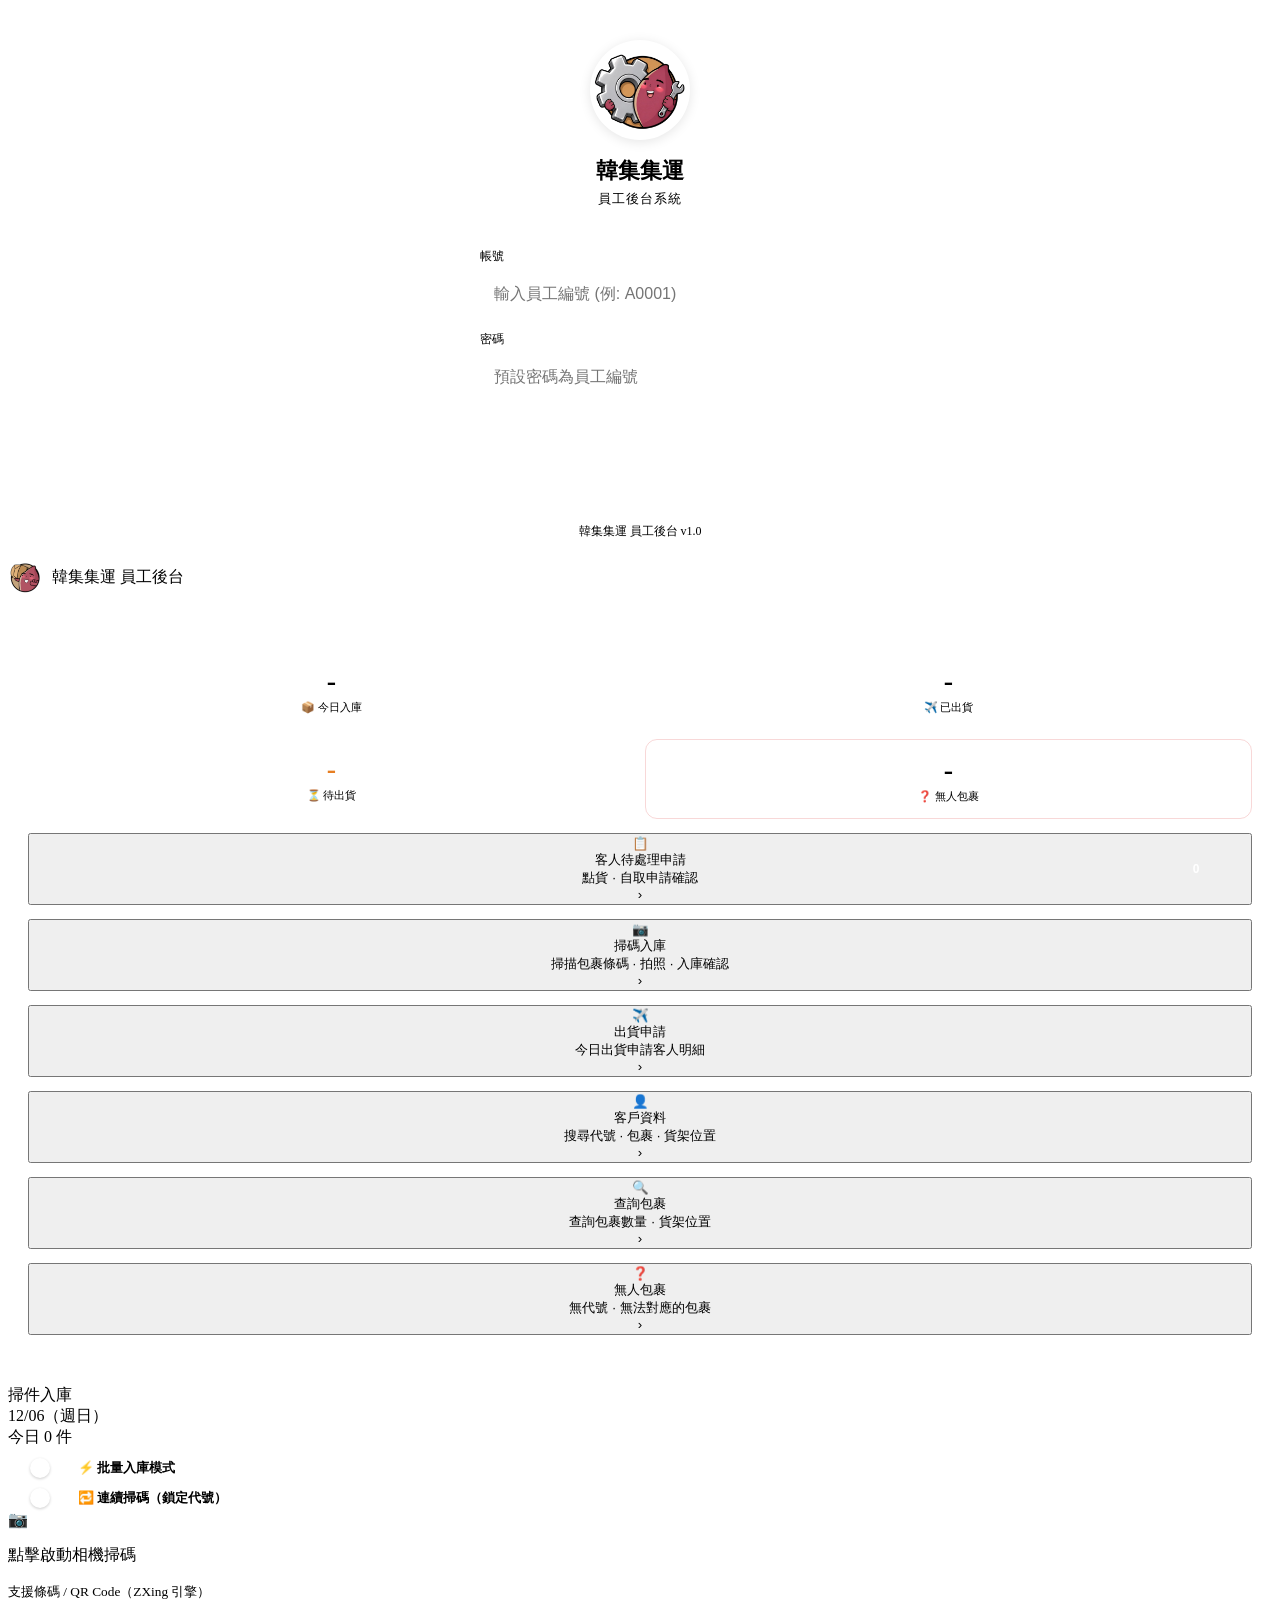
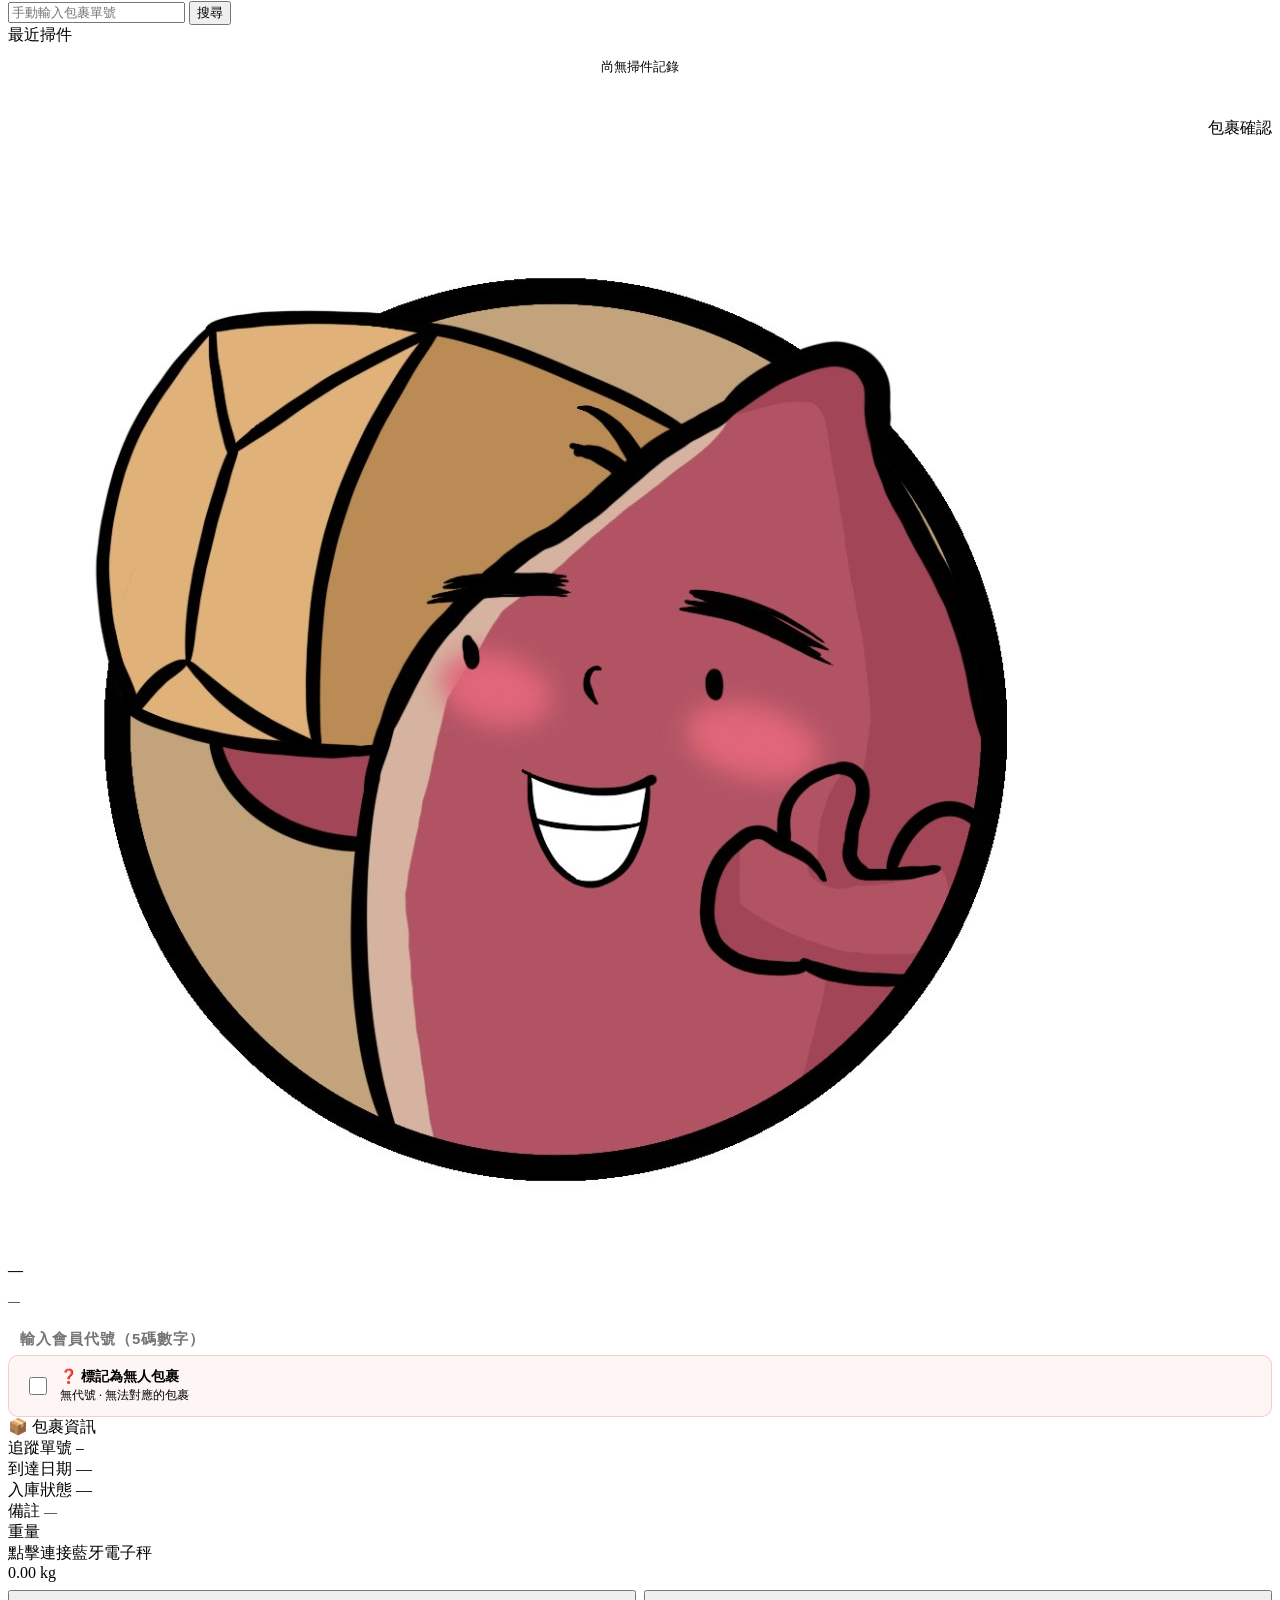
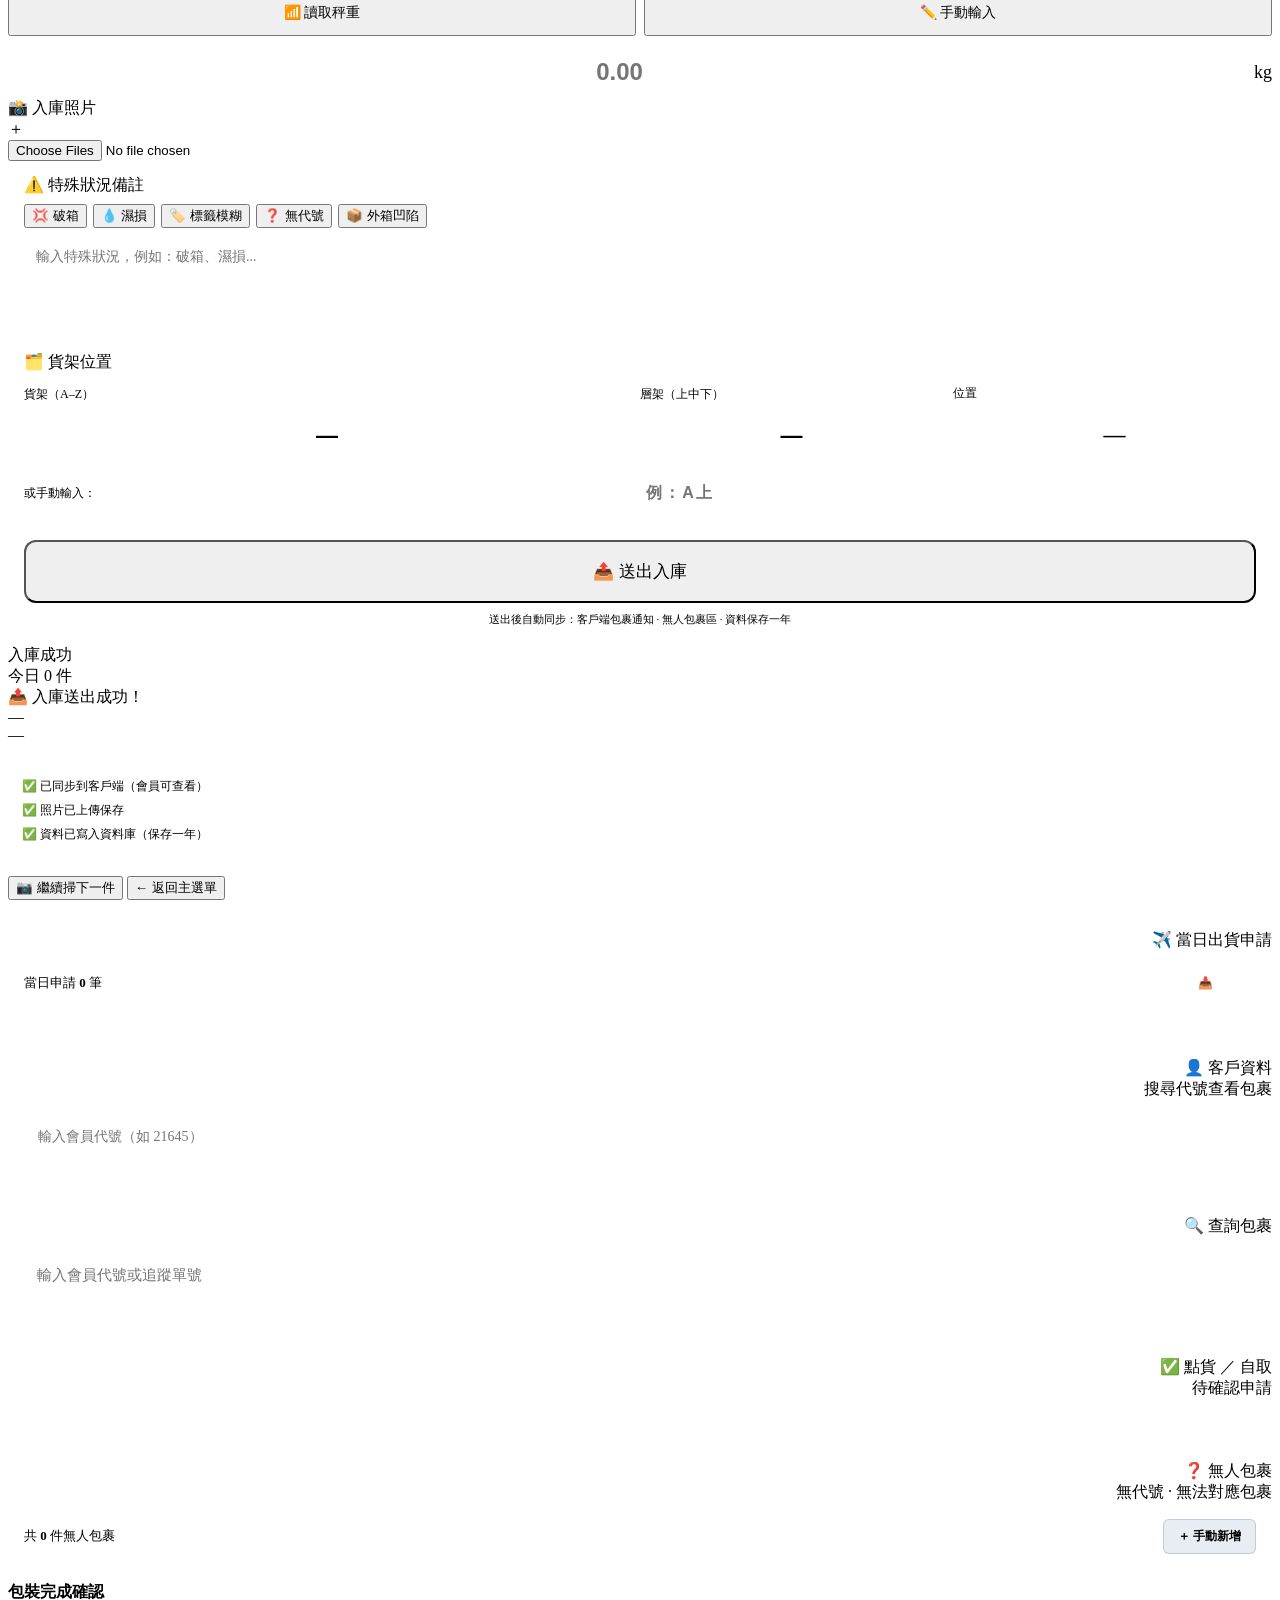
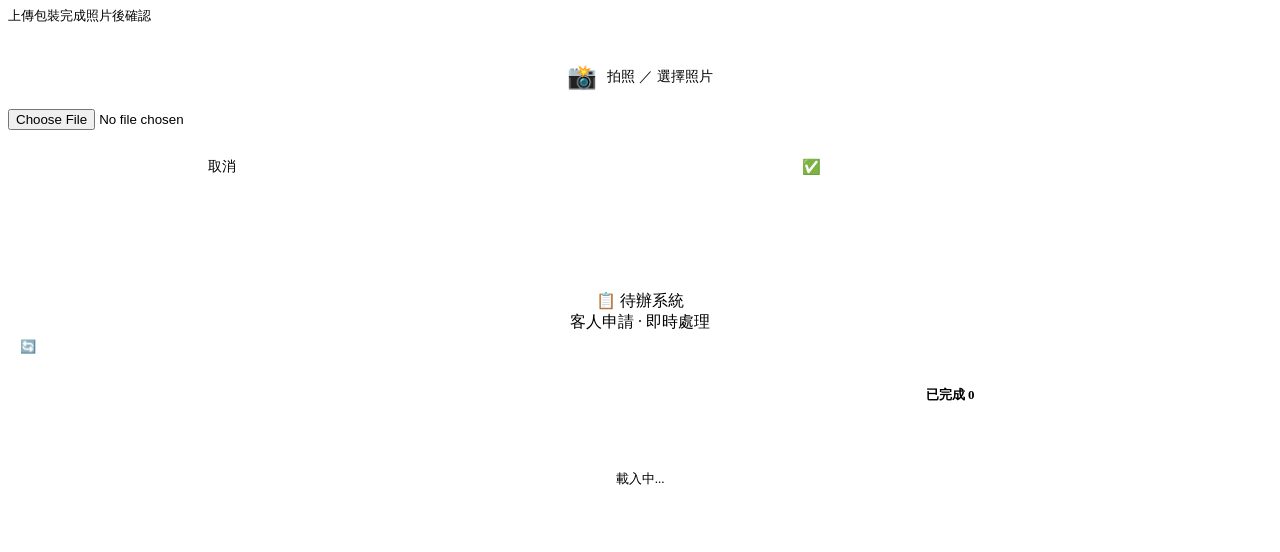
==== staff-index.html @ eb548d00 "0700" ====
<!DOCTYPE html>
<html lang="zh-TW">
<head>
<meta charset="UTF-8">
<meta name="viewport" content="width=device-width, initial-scale=1.0, maximum-scale=1.0, user-scalable=no">
<title>韓集集運 — 員工後台</title>
<link rel="icon" type="image/png" href="[data-uri]">
<link rel="apple-touch-icon" href="[data-uri]">
<meta name="apple-mobile-web-app-capable" content="yes">
<meta name="apple-mobile-web-app-status-bar-style" content="black-translucent">
<meta name="apple-mobile-web-app-title" content="韓集員工">
<link rel="stylesheet" href="style.css">
<script src="https://cdn.jsdelivr.net/npm/@supabase/supabase-js@2"></script>
<script src="https://cdn.jsdelivr.net/npm/html5-qrcode@2.3.8/html5-qrcode.min.js"></script>
</head>
<body>

<!-- ══ LOGIN SCREEN ══ -->
<div id="screen-login" class="screen active">
  <div style="flex:1;display:flex;flex-direction:column;align-items:center;justify-content:center;padding:32px">
    <div style="width:100px;height:100px;border-radius:50%;background:white;border:2px solid var(--border);display:flex;align-items:center;justify-content:center;overflow:hidden;margin-bottom:16px;box-shadow:0 2px 12px rgba(0,0,0,0.1)">
      <img src="[data-uri]" style="width:92px;height:92px;object-fit:cover">
    </div>
    <div style="font-size:22px;font-weight:800;margin-bottom:4px"><span style="color:var(--text)">韓集</span><span style="color:var(--accent)">集</span><span style="color:var(--text)">運</span></div>
    <div style="font-size:13px;color:var(--text3);margin-bottom:40px;letter-spacing:1px">員工後台系統</div>
    <div style="width:100%;max-width:320px;display:flex;flex-direction:column;gap:14px">
      <div>
        <div style="font-size:12px;color:var(--text2);margin-bottom:6px;font-weight:500">帳號</div>
        <input id="login-user" type="text" placeholder="輸入員工編號 (例: A0001)" autocapitalize="characters"
          oninput="this.value=this.value.toUpperCase();lookupStaffName(this.value)"
          style="width:100%;background:var(--card);border:1.5px solid var(--border);color:var(--text);font-size:16px;padding:14px;border-radius:10px;outline:none">
        <div id="login-staff-info" style="margin-top:8px;padding:10px 14px;background:var(--bg);border-radius:8px;font-size:14px;font-weight:600;color:var(--accent);display:none;text-align:center;letter-spacing:0.5px"></div>
      </div>
      <div>
        <div style="font-size:12px;color:var(--text2);margin-bottom:6px;font-weight:500">密碼</div>
        <input id="login-pass" type="password" placeholder="預設密碼為員工編號"
          style="width:100%;background:var(--card);border:1.5px solid var(--border);color:var(--text);font-size:16px;padding:14px;border-radius:10px;outline:none"
          onkeydown="if(event.key==='Enter') doStaffLogin()">
      </div>
      <button onclick="doStaffLogin()"
        style="background:var(--accent);border:none;color:white;font-size:16px;font-weight:700;padding:16px;border-radius:10px;cursor:pointer;margin-top:4px">
        登入
      </button>
    </div>
  </div>
  <div style="padding:20px;text-align:center;font-size:12px;color:var(--text3)">韓集集運 員工後台 v1.0</div>
</div>

<!-- ══ HOME MENU ══ -->
<div id="screen-home" class="screen">
  <div class="topbar">
    <div style="display:flex;align-items:center;gap:10px">
      <div style="width:34px;height:34px;border-radius:50%;background:white;display:flex;align-items:center;justify-content:center;overflow:hidden;flex-shrink:0">
        <img src="[data-uri]" style="width:100%;height:100%;object-fit:contain;mix-blend-mode:multiply">
      </div>
      <div>
        <div class="topbar-title">韓集集運 員工後台</div>
        <div class="topbar-sub" id="home-date"></div>
      </div>
    </div>
    <div style="display:flex;flex-direction:column;align-items:flex-end;gap:4px">
      <span id="staff-badge" style="font-size:12px;background:rgba(255,255,255,0.2);padding:3px 10px;border-radius:20px;font-weight:600"></span>
      <button onclick="doLogout()" style="background:rgba(255,255,255,0.15);border:none;color:white;font-size:12px;padding:5px 10px;border-radius:6px;cursor:pointer">登出</button>
    </div>
  </div>
  <div style="flex:1;overflow-y:auto;padding:20px;display:flex;flex-direction:column;gap:14px">

    <!-- 今日統計（韓國時間 00:00 歸零）-->
    <div style="display:grid;grid-template-columns:1fr 1fr;gap:10px">
      <div style="background:var(--card);border:1.5px solid var(--border);border-radius:12px;padding:14px 10px;text-align:center">
        <div style="font-size:28px;font-weight:800;color:var(--accent)" id="stat-inbound">-</div>
        <div style="font-size:11px;color:var(--text3);margin-top:3px;font-weight:500">📦 今日入庫</div>
      </div>
      <div style="background:var(--card);border:1.5px solid var(--border);border-radius:12px;padding:14px 10px;text-align:center">
        <div style="font-size:28px;font-weight:800;color:var(--green)" id="stat-shipped">-</div>
        <div style="font-size:11px;color:var(--text3);margin-top:3px;font-weight:500">✈️ 已出貨</div>
      </div>
      <div style="background:var(--card);border:1.5px solid var(--border);border-radius:12px;padding:14px 10px;text-align:center">
        <div style="font-size:28px;font-weight:800;color:var(--orange, #e67e22)" id="stat-pending-ship">-</div>
        <div style="font-size:11px;color:var(--text3);margin-top:3px;font-weight:500">⏳ 待出貨</div>
      </div>
      <div style="background:var(--card);border:1.5px solid rgba(220,60,60,0.2);border-radius:12px;padding:14px 10px;text-align:center">
        <div style="font-size:28px;font-weight:800;color:var(--red)" id="stat-unclaimed">-</div>
        <div style="font-size:11px;color:var(--text3);margin-top:3px;font-weight:500">❓ 無人包裹</div>
      </div>
    </div>

    <!-- Menu buttons：5 個功能 -->
    <button class="menu-btn" onclick="showScreen('screen-pointlist');renderPointlistFromDB()" style="position:relative">
      <span class="menu-icon">📋</span>
      <div class="menu-label">
        <div class="menu-title">客人待處理申請</div>
        <div class="menu-sub">點貨 · 自取申請確認</div>
      </div>
      <span id="pending-badge" style="position:absolute;right:36px;top:50%;transform:translateY(-50%);background:var(--red);color:white;font-size:12px;font-weight:700;min-width:22px;height:22px;border-radius:11px;display:inline-flex;align-items:center;justify-content:center;padding:0 7px">0</span>
      <span class="menu-arrow">›</span>
    </button>
    <button class="menu-btn" onclick="showScreen('screen-scan')">
      <span class="menu-icon">📷</span>
      <div class="menu-label">
        <div class="menu-title">掃碼入庫</div>
        <div class="menu-sub">掃描包裹條碼 · 拍照 · 入庫確認</div>
      </div>
      <span class="menu-arrow">›</span>
    </button>
    <button class="menu-btn" onclick="showScreen('screen-shiplist')">
      <span class="menu-icon">✈️</span>
      <div class="menu-label">
        <div class="menu-title">出貨申請</div>
        <div class="menu-sub">今日出貨申請客人明細</div>
      </div>
      <span class="menu-arrow">›</span>
    </button>
    <button class="menu-btn" onclick="showScreen('screen-customer')">
      <span class="menu-icon">👤</span>
      <div class="menu-label">
        <div class="menu-title">客戶資料</div>
        <div class="menu-sub">搜尋代號 · 包裹 · 貨架位置</div>
      </div>
      <span class="menu-arrow">›</span>
    </button>
    <button class="menu-btn" onclick="showScreen('screen-query')">
      <span class="menu-icon">🔍</span>
      <div class="menu-label">
        <div class="menu-title">查詢包裹</div>
        <div class="menu-sub">查詢包裹數量 · 貨架位置</div>
      </div>
      <span class="menu-arrow">›</span>
    </button>
    <button class="menu-btn" onclick="showScreen('screen-unclaimed')" style="position:relative">
      <span class="menu-icon">❓</span>
      <div class="menu-label">
        <div class="menu-title">無人包裹</div>
        <div class="menu-sub">無代號 · 無法對應的包裹</div>
      </div>
      <span id="home-unclaimed-badge" style="position:absolute;right:36px;top:50%;transform:translateY(-50%);background:var(--red);color:white;font-size:12px;font-weight:700;min-width:22px;height:22px;border-radius:11px;display:none;align-items:center;justify-content:center;padding:0 7px">0</span>
      <span class="menu-arrow">›</span>
    </button>

  </div>
</div>

<!-- ══ SCAN SCREEN ══ -->
<div id="screen-scan" class="screen">
  <div class="topbar">
    <button onclick="stopCamera();showScreen('screen-home');" style="background:rgba(255,255,255,0.15);border:none;color:white;padding:6px 12px;border-radius:6px;font-size:13px;cursor:pointer">← 主選單</button>
    <div>
      <div class="topbar-title">掃件入庫</div>
      <div class="topbar-sub" id="scan-date"></div>
    </div>
    <div class="topbar-badge" id="today-count">今日 0 件</div>
  </div>

  <!-- 批量模式開關 -->
  <div style="padding:8px 20px 0;display:flex;justify-content:space-between;align-items:center">
    <label style="display:flex;align-items:center;gap:8px;cursor:pointer;font-size:13px;color:var(--text2);font-weight:600" onclick="toggleBatchMode()">
      <span id="batch-toggle" style="width:42px;height:24px;background:var(--border);border-radius:12px;position:relative;display:inline-block;transition:background 0.2s;flex-shrink:0">
        <span style="position:absolute;top:2px;left:2px;width:20px;height:20px;background:white;border-radius:50%;transition:transform 0.2s;box-shadow:0 1px 3px rgba(0,0,0,0.2)"></span>
      </span>
      ⚡ 批量入庫模式
    </label>
    <span id="batch-count" style="font-size:12px;color:var(--accent);font-weight:700;display:none">本批 0 件</span>
  </div>

  <!-- 連續掃碼模式開關 -->
  <div style="padding:6px 20px 0;display:flex;justify-content:space-between;align-items:center">
    <label style="display:flex;align-items:center;gap:8px;cursor:pointer;font-size:13px;color:var(--text2);font-weight:600" onclick="toggleContinuousMode()">
      <span id="continuous-toggle" style="width:42px;height:24px;background:var(--border);border-radius:12px;position:relative;display:inline-block;transition:background 0.2s;flex-shrink:0">
        <span style="position:absolute;top:2px;left:2px;width:20px;height:20px;background:white;border-radius:50%;transition:transform 0.2s;box-shadow:0 1px 3px rgba(0,0,0,0.2)"></span>
      </span>
      🔁 連續掃碼（鎖定代號）
    </label>
    <span id="continuous-count" style="font-size:12px;color:#16a34a;font-weight:700;display:none">連續 0 件</span>
  </div>

  <!-- 鎖定代號顯示列 -->
  <div id="continuous-member-bar" style="display:none;margin:6px 20px 0;padding:10px 14px;background:linear-gradient(135deg,rgba(22,163,74,0.08),rgba(22,163,74,0.03));border:1.5px solid rgba(22,163,74,0.25);border-radius:10px;display:none">
    <div style="display:flex;align-items:center;justify-content:space-between">
      <div style="display:flex;align-items:center;gap:8px">
        <span style="font-size:18px">🔒</span>
        <div>
          <div style="font-size:12px;color:var(--text3)">鎖定代號</div>
          <div id="continuous-member-display" style="font-size:15px;font-weight:700;color:#16a34a;font-family:monospace">—</div>
        </div>
      </div>
      <button onclick="clearContinuousMember()" style="background:rgba(220,60,60,0.1);border:1.5px solid rgba(220,60,60,0.2);color:var(--red);font-size:12px;font-weight:600;padding:6px 12px;border-radius:6px;cursor:pointer">✕ 解除鎖定</button>
    </div>
  </div>

  <!-- 批量入庫成功提示（浮動） -->
  <div id="batch-success-banner" style="display:none;position:absolute;top:80px;left:16px;right:16px;z-index:100;background:linear-gradient(135deg,#16a34a,#22c55e);color:white;padding:14px 20px;border-radius:12px;box-shadow:0 4px 20px rgba(22,163,74,0.4);text-align:center;font-weight:700;font-size:15px;animation:batchFadeIn 0.3s ease">
    <div id="batch-success-text">✅ 入庫成功！</div>
    <div style="font-size:12px;opacity:0.85;margin-top:4px">自動準備下一件...</div>
  </div>

  <div class="scan-area">
    <!-- Camera viewfinder -->
    <div id="scan-placeholder-div" class="scan-placeholder" onclick="startCamera()">
      <span class="icon">📷</span>
      <p>點擊啟動相機掃碼</p>
      <small>支援條碼 / QR Code（ZXing 引擎）</small>
    </div>
    <div id="scan-viewfinder-div" class="scan-viewfinder" style="display:none">
      <div id="html5-qrcode-reader" style="width:100%;border-radius:12px;overflow:hidden"></div>
    </div>

    <!-- Manual input -->
    <div class="manual-input">
      <input type="text" id="manual-barcode" placeholder="手動輸入包裹單號" autocomplete="off"
        onkeydown="if(event.key==='Enter') lookupBarcode(this.value)">
      <button onclick="lookupBarcode(document.getElementById('manual-barcode').value)">搜尋</button>
    </div>

    <!-- Recent scans -->
    <div class="recent-list" id="recent-list">
      <div class="recent-title">最近掃件</div>
      <div id="recent-items">
        <div style="font-size:13px;color:var(--text3);text-align:center;padding:12px">尚無掃件記錄</div>
      </div>
    </div>
  </div>
</div>

<!-- ══ DETAIL SCREEN ══ -->
<div id="screen-detail" class="screen">
  <div class="topbar">
    <button onclick="showScreen('screen-home')" style="background:rgba(255,255,255,0.15);border:none;color:white;padding:6px 12px;border-radius:6px;font-size:13px;cursor:pointer">← 主選單</button>
    <div style="text-align:right">
      <div class="topbar-title">包裹確認</div>
      <div class="topbar-sub" id="detail-track-top"></div>
    </div>
  </div>

  <div class="detail-body">

    <!-- 入庫狀態 -->
    <div id="status-banner" style="padding:12px 16px;border-radius:10px;font-size:14px;font-weight:600;display:flex;align-items:center;gap:10px"></div>

    <!-- 會員資料 -->
    <div class="member-card">
      <div class="member-avatar" id="member-avatar"><img src="[data-uri]" alt="韓集集運"></div>
      <div class="member-info" style="flex:1;min-width:0">
        <h3 id="member-name" style="font-size:15px">—</h3>
        <p id="member-email" style="font-size:12px">—</p>
        <div style="display:flex;align-items:center;gap:8px;margin-top:6px">
          <input id="member-code-input" placeholder="輸入會員代號（5碼數字）"
            style="flex:1;background:var(--bg);border:1.5px solid var(--border);color:var(--text);font-size:15px;font-weight:700;padding:8px 12px;border-radius:8px;outline:none;letter-spacing:1px;min-width:0"
            oninput="lookupMemberCode(this.value.toUpperCase());this.value=this.value.toUpperCase()">
          <button onclick="confirmMemberCode()"
            style="background:var(--accent);border:none;color:white;font-size:13px;font-weight:600;padding:8px 14px;border-radius:8px;cursor:pointer;white-space:nowrap;flex-shrink:0">確認</button>
        </div>
      </div>
    </div>

    <!-- 無人包裹切換 -->
    <label style="display:flex;align-items:center;gap:10px;padding:12px 16px;background:rgba(220,60,60,0.05);border:1.5px solid rgba(200,50,50,0.2);border-radius:10px;cursor:pointer">
      <input type="checkbox" id="is-unclaimed" style="accent-color:var(--red);width:18px;height:18px;cursor:pointer" onchange="toggleUnclaimed(this.checked)">
      <div>
        <div style="font-size:14px;font-weight:600;color:var(--red)">❓ 標記為無人包裹</div>
        <div style="font-size:12px;color:var(--text3);margin-top:1px">無代號 · 無法對應的包裹</div>
      </div>
    </label>

    <!-- 包裹單號 + 貨架位置 -->
    <div class="info-card">
      <div class="info-card-header">📦 包裹資訊</div>
      <div class="info-row">
        <label>追蹤單號</label>
        <span id="d-track" style="font-family:monospace;font-size:13px;color:var(--accent)">—</span>
      </div>
      <div class="info-row">
        <label>到達日期</label>
        <span id="d-date">—</span>
      </div>
      <div class="info-row">
        <label>入庫狀態</label>
        <span id="d-status">—</span>
      </div>
      <div class="info-row">
        <label>備註</label>
        <span id="d-note" style="font-size:13px;color:var(--text2)">—</span>
      </div>
    </div>

    <!-- 藍牙秤 + 重量 -->
    <div class="weight-card">
      <div class="section-label">重量</div>

      <div id="bt-bar" class="bt-bar disconnected" onclick="connectBluetooth()">
        <div class="bt-dot"></div>
        <span id="bt-text">點擊連接藍牙電子秤</span>
      </div>

      <div class="weight-display">
        <span class="weight-num" id="weight-display">0.00</span>
        <span class="weight-unit">kg</span>
      </div>

      <div style="display:flex;gap:8px;margin-top:8px">
        <button class="weight-btn" onclick="readBtWeight()" style="flex:1;padding:12px;font-size:14px">📶 讀取秤重</button>
        <button class="weight-btn active" onclick="focusManualWeight()" style="flex:1;padding:12px;font-size:14px">✏️ 手動輸入</button>
      </div>

      <div style="display:flex;gap:8px;align-items:center;margin-top:10px">
        <input type="number" id="weight-input" placeholder="0.00" step="0.01" min="0"
          oninput="updateWeightDisplay(this.value)"
          style="flex:1;background:var(--bg);border:1.5px solid var(--border);color:var(--text);font-size:24px;font-weight:700;padding:12px;border-radius:8px;outline:none;text-align:center;min-width:0">
        <span style="font-size:18px;color:var(--text3);flex-shrink:0">kg</span>
      </div>
    </div>

    <!-- 拍照 -->
    <div class="photo-section">
      <div class="section-label">📸 入庫照片</div>
      <div class="photo-grid" id="photo-grid">
        <div class="photo-add" onclick="document.getElementById('photo-input').click()">＋</div>
      </div>
      <input type="file" id="photo-input" accept="image/*" capture="environment" multiple onchange="addPhotos(this)">
    </div>

    <!-- 特殊狀況備註 -->
    <div style="background:var(--card);border-radius:10px;border:1px solid var(--border);padding:14px 16px">
      <div class="section-label" style="margin-bottom:8px">⚠️ 特殊狀況備註</div>
      <!-- 快速標籤 -->
      <div style="display:flex;flex-wrap:wrap;gap:6px;margin-bottom:10px">
        <button class="quick-note-btn" onclick="addQuickNote('破箱')">💢 破箱</button>
        <button class="quick-note-btn" onclick="addQuickNote('濕損')">💧 濕損</button>
        <button class="quick-note-btn" onclick="addQuickNote('標籤模糊')">🏷️ 標籤模糊</button>
        <button class="quick-note-btn" onclick="addQuickNote('無代號')">❓ 無代號</button>
        <button class="quick-note-btn" onclick="addQuickNote('外箱凹陷')">📦 外箱凹陷</button>
      </div>
      <textarea id="inbound-note" placeholder="輸入特殊狀況，例如：破箱、濕損..."
        style="width:100%;background:var(--bg);border:1.5px solid var(--border);color:var(--text);font-size:14px;padding:10px 12px;border-radius:8px;outline:none;resize:none;min-height:60px;font-family:inherit"></textarea>
    </div>

    <!-- 貨架位置（放最下面）-->
    <div style="background:var(--card);border-radius:10px;border:1px solid var(--border);padding:16px">
      <div class="section-label" style="margin-bottom:12px">🗂️ 貨架位置</div>
      <div style="display:flex;gap:10px;margin-bottom:12px;align-items:flex-end">
        <div style="flex:2">
          <div style="font-size:12px;color:var(--text3);margin-bottom:6px">貨架（A–Z）</div>
          <select id="shelf-letter" onchange="updateShelfDisplay()"
            style="width:100%;background:var(--bg);border:1.5px solid var(--border);color:var(--text);font-size:22px;font-weight:700;padding:14px 10px;border-radius:8px;outline:none;cursor:pointer;text-align:center;-webkit-appearance:none;appearance:none">
            <option value="">—</option>
            <option>A</option><option>B</option><option>C</option><option>D</option>
            <option>E</option><option>F</option><option>G</option><option>H</option>
            <option>I</option><option>J</option><option>K</option><option>L</option>
            <option>M</option><option>N</option><option>O</option><option>P</option>
            <option>Q</option><option>R</option><option>S</option><option>T</option>
            <option>U</option><option>V</option><option>W</option><option>X</option>
            <option>Y</option><option>Z</option>
          </select>
        </div>
        <div style="flex:1">
          <div style="font-size:12px;color:var(--text3);margin-bottom:6px">層架（上中下）</div>
          <select id="shelf-pos-select" onchange="selectShelfPosSelect(this.value)"
            style="width:100%;background:var(--bg);border:1.5px solid var(--border);color:var(--text);font-size:22px;font-weight:700;padding:14px 10px;border-radius:8px;outline:none;cursor:pointer;text-align:center;-webkit-appearance:none;appearance:none;display:block">
            <option value="">—</option>
            <option value="上">上</option>
            <option value="中">中</option>
            <option value="下">下</option>
          </select>
        </div>
        <div style="flex:1;display:flex;flex-direction:column">
          <div style="font-size:12px;color:var(--text3);margin-bottom:6px">位置</div>
          <div style="width:100%;background:var(--bg);border:1.5px solid var(--accent);color:var(--accent);font-size:22px;font-weight:700;padding:14px 10px;border-radius:8px;text-align:center;display:flex;align-items:center;justify-content:center;flex:1" id="shelf-result">—</div>
        </div>
      </div>
      <div style="display:flex;align-items:center;gap:8px">
        <span style="font-size:12px;color:var(--text3);white-space:nowrap">或手動輸入：</span>
        <input id="shelf-manual" placeholder="例：A上" maxlength="4"
          style="flex:1;background:var(--bg);border:1.5px solid var(--border);color:var(--text);font-size:16px;font-weight:600;padding:10px;border-radius:8px;outline:none;text-align:center;letter-spacing:2px"
          oninput="document.getElementById('shelf-result').textContent=this.value||'—'">
      </div>
    </div>


  </div>

  <div style="flex-shrink:0;padding:12px 16px;padding-bottom:max(16px,env(safe-area-inset-bottom));background:var(--card);border-top:1px solid var(--border)">
    <button class="btn-confirm" onclick="confirmInbound()" style="width:100%;padding:18px;font-size:17px;border-radius:12px;margin-bottom:8px">
      <span>📤</span> 送出入庫
    </button>
    <div style="text-align:center;font-size:11px;color:var(--text3);line-height:1.6">
      送出後自動同步：客戶端包裹通知 · 無人包裹區 · 資料保存一年
    </div>
  </div>
</div>

<!-- ══ SUCCESS SCREEN ══ -->
<div id="screen-success" class="screen">
  <div class="topbar">
    <div>
      <div class="topbar-title">入庫成功</div>
    </div>
    <div class="topbar-badge" id="success-count">今日 0 件</div>
  </div>
  <div class="success-body">
    <div class="success-title" style="margin-top:0">📤 入庫送出成功！</div>
    <div class="success-track" id="success-track">—</div>
    <div class="success-detail" id="success-detail">—</div>
    <div style="background:var(--bg);border-radius:10px;padding:14px;margin:16px 0;font-size:12px;color:var(--text2);line-height:2">
      ✅ 已同步到客戶端（會員可查看）<br>
      ✅ 照片已上傳保存<br>
      ✅ 資料已寫入資料庫（保存一年）<br>
      <span id="success-unclaimed-note" style="display:none">✅ 已標記為無人包裹</span>
    </div>
    <button class="success-next" onclick="scanNext()">📷 繼續掃下一件</button>
    <button class="success-view" onclick="goBack()">← 返回主選單</button>
  </div>
</div>


<!-- ══ SHIPLIST SCREEN ══ -->
<div id="screen-shiplist" class="screen">
  <div class="topbar">
    <button onclick="showScreen('screen-home')" style="background:rgba(255,255,255,0.15);border:none;color:white;padding:6px 12px;border-radius:6px;font-size:13px;cursor:pointer">← 返回</button>
    <div style="text-align:right">
      <div class="topbar-title">✈️ 當日出貨申請</div>
      <div class="topbar-sub" id="shiplist-date"></div>
    </div>
  </div>
  <div style="flex:1;overflow-y:auto;padding:16px;display:flex;flex-direction:column;gap:12px">
    <div style="display:flex;justify-content:space-between;align-items:center">
      <div style="font-size:13px;color:var(--text2)">當日申請 <strong id="shiplist-count">0</strong> 筆</div>
      <button onclick="exportShiplist()" style="background:var(--accent);border:none;color:white;font-size:12px;padding:8px 16px;border-radius:6px;cursor:pointer;font-weight:600">📥 匯出</button>
    </div>
    <div id="shiplist-cards"></div>
  </div>
</div>

<!-- ══ CUSTOMER DATA SCREEN ══ -->
<div id="screen-customer" class="screen">
  <div class="topbar">
    <button onclick="showScreen('screen-home')" style="background:rgba(255,255,255,0.15);border:none;color:white;padding:6px 12px;border-radius:6px;font-size:13px;cursor:pointer">← 返回</button>
    <div style="text-align:right">
      <div class="topbar-title">👤 客戶資料</div>
      <div class="topbar-sub">搜尋代號查看包裹</div>
    </div>
  </div>
  <div style="flex:1;overflow-y:auto;padding:16px;display:flex;flex-direction:column;gap:12px">
    <div style="display:flex;gap:8px">
      <input type="text" id="customer-search-input" placeholder="輸入會員代號（如 21645）" autocomplete="off" style="flex:1;padding:12px 14px;border:1.5px solid var(--border);border-radius:8px;font-size:14px;outline:none;font-family:inherit"
        onkeydown="if(event.key==='Enter') searchCustomerDB()">
      <button onclick="searchCustomerDB()" style="background:var(--accent);border:none;color:white;font-size:14px;font-weight:700;padding:12px 18px;border-radius:8px;cursor:pointer">搜尋</button>
    </div>
    <div id="customer-result"></div>
  </div>
</div>

<!-- ══ QUERY SCREEN ══ -->
<div id="screen-query" class="screen">
  <div class="topbar">
    <button onclick="showScreen('screen-home')" style="background:rgba(255,255,255,0.15);border:none;color:white;padding:6px 12px;border-radius:6px;font-size:13px;cursor:pointer">← 返回</button>
    <div style="text-align:right">
      <div class="topbar-title">🔍 查詢包裹</div>
    </div>
  </div>
  <div style="flex:1;overflow-y:auto;padding:16px;display:flex;flex-direction:column;gap:14px">
    <div style="display:flex;gap:8px">
      <input id="query-input" placeholder="輸入會員代號或追蹤單號"
        style="flex:1;background:var(--card);border:1.5px solid var(--border);color:var(--text);font-size:15px;padding:13px;border-radius:10px;outline:none;min-width:0"
        onkeydown="if(event.key==='Enter') runStaffQueryDB()">
      <button onclick="runStaffQueryDB()" style="background:var(--accent);border:none;color:white;font-size:14px;font-weight:700;padding:13px 18px;border-radius:10px;cursor:pointer">搜尋</button>
    </div>
    <div id="query-results"></div>
  </div>
</div>

<!-- ══ 包裹詳情 / 編輯 彈窗 ══ -->
<div id="pkg-detail-modal" style="display:none;position:fixed;inset:0;background:rgba(0,0,0,0.5);z-index:9999;overflow-y:auto;padding:20px;box-sizing:border-box">
  <div style="max-width:500px;margin:20px auto;background:var(--card);border-radius:14px;box-shadow:0 4px 30px rgba(0,0,0,0.3);overflow:hidden">
    <!-- 標題列 -->
    <div style="background:var(--accent);color:white;padding:16px 20px;display:flex;justify-content:space-between;align-items:center">
      <div style="font-size:16px;font-weight:700">📦 包裹詳情</div>
      <button onclick="closePkgDetailModal()" style="background:rgba(255,255,255,0.2);border:none;color:white;width:32px;height:32px;border-radius:50%;font-size:18px;cursor:pointer;display:flex;align-items:center;justify-content:center">✕</button>
    </div>
    <!-- 內容 -->
    <div style="padding:20px;display:flex;flex-direction:column;gap:14px">
      <!-- 追蹤單號（唯讀） -->
      <div>
        <label style="font-size:12px;color:var(--text3);font-weight:600">追蹤單號</label>
        <div id="pkg-detail-tracking" style="font-family:monospace;font-size:15px;font-weight:700;margin-top:4px;color:var(--text);word-break:break-all"></div>
      </div>
      <!-- 狀態（唯讀） -->
      <div>
        <label style="font-size:12px;color:var(--text3);font-weight:600">狀態</label>
        <div id="pkg-detail-status" style="font-size:14px;margin-top:4px"></div>
      </div>
      <!-- 入庫時間（唯讀） -->
      <div>
        <label style="font-size:12px;color:var(--text3);font-weight:600">入庫時間 / 處理人</label>
        <div id="pkg-detail-time" style="font-size:13px;margin-top:4px;color:var(--text2)"></div>
      </div>
      <hr style="border:none;border-top:1px solid var(--border);margin:4px 0">
      <!-- ★ 可編輯欄位 -->
      <div>
        <label style="font-size:12px;color:var(--text3);font-weight:600">會員代號</label>
        <input id="pkg-edit-member" style="width:100%;margin-top:4px;padding:10px;border:1.5px solid var(--border);border-radius:8px;font-size:14px;background:var(--bg);color:var(--text);outline:none;box-sizing:border-box">
      </div>
      <div style="display:flex;gap:12px">
        <div style="flex:1">
          <label style="font-size:12px;color:var(--text3);font-weight:600">重量 (kg)</label>
          <input id="pkg-edit-weight" type="number" step="0.1" min="0" style="width:100%;margin-top:4px;padding:10px;border:1.5px solid var(--border);border-radius:8px;font-size:14px;background:var(--bg);color:var(--text);outline:none;box-sizing:border-box">
        </div>
        <div style="flex:1">
          <label style="font-size:12px;color:var(--text3);font-weight:600">貨架位置</label>
          <input id="pkg-edit-shelf" style="width:100%;margin-top:4px;padding:10px;border:1.5px solid var(--border);border-radius:8px;font-size:14px;background:var(--bg);color:var(--text);outline:none;box-sizing:border-box">
        </div>
      </div>
      <div>
        <label style="font-size:12px;color:var(--text3);font-weight:600">備註</label>
        <textarea id="pkg-edit-note" rows="2" style="width:100%;margin-top:4px;padding:10px;border:1.5px solid var(--border);border-radius:8px;font-size:14px;background:var(--bg);color:var(--text);outline:none;box-sizing:border-box;resize:vertical"></textarea>
      </div>
      <!-- ★ 入庫照片區 -->
      <div>
        <label style="font-size:12px;color:var(--text3);font-weight:600">📷 入庫照片</label>
        <div id="pkg-detail-photos" style="margin-top:8px;display:flex;flex-wrap:wrap;gap:8px"></div>
      </div>
      <hr style="border:none;border-top:1px solid var(--border);margin:4px 0">
      <!-- 儲存按鈕 -->
      <button id="pkg-detail-save-btn" onclick="savePkgDetail()" style="width:100%;padding:14px;background:var(--green);border:none;color:white;font-size:15px;font-weight:700;border-radius:10px;cursor:pointer">💾 儲存修改</button>
      <div id="pkg-detail-msg" style="text-align:center;font-size:13px;color:var(--text3);min-height:20px"></div>
    </div>
  </div>
</div>
<div id="screen-pointlist" class="screen">
  <div class="topbar">
    <button onclick="showScreen('screen-home')" style="background:rgba(255,255,255,0.15);border:none;color:white;padding:6px 12px;border-radius:6px;font-size:13px;cursor:pointer">← 返回</button>
    <div style="text-align:right">
      <div class="topbar-title">✅ 點貨 ／ 自取</div>
      <div class="topbar-sub">待確認申請</div>
    </div>
  </div>
  <div style="flex:1;overflow-y:auto;padding:16px;display:flex;flex-direction:column;gap:10px" id="pointlist-cards"></div>
</div>


<!-- ══ UNCLAIMED SCREEN ══ -->
<div id="screen-unclaimed" class="screen">
  <div class="topbar">
    <button onclick="showScreen('screen-home')" style="background:rgba(255,255,255,0.15);border:none;color:white;padding:6px 12px;border-radius:6px;font-size:13px;cursor:pointer">← 主選單</button>
    <div style="text-align:right">
      <div class="topbar-title">❓ 無人包裹</div>
      <div class="topbar-sub">無代號 · 無法對應包裹</div>
    </div>
  </div>
  <div style="flex:1;overflow-y:auto;padding:16px;display:flex;flex-direction:column;gap:12px">
    <div style="display:flex;justify-content:space-between;align-items:center">
      <div style="font-size:13px;color:var(--text2)">共 <strong id="unclaimed-count">0</strong> 件無人包裹</div>
      <button onclick="addUnclaimedManual()" style="background:rgba(27,79,138,0.1);border:1px solid rgba(27,79,138,0.2);color:var(--accent);font-size:12px;padding:8px 14px;border-radius:6px;cursor:pointer;font-weight:600">＋ 手動新增</button>
    </div>
    <div id="unclaimed-cards"></div>
  </div>
</div>


<!-- Pack Done Modal -->
<div id="pack-modal" class="modal">
  <div class="modal-sheet">
    <div class="modal-handle"></div>
    <div style="font-size:16px;font-weight:700;margin-bottom:4px" id="pack-modal-title">包裝完成確認</div>
    <div style="font-size:13px;color:var(--text3);margin-bottom:20px">上傳包裝完成照片後確認</div>
    <div id="pack-photo-preview"></div>
    <div style="margin:14px 0">
      <button onclick="document.getElementById('pack-photo-input').click()"
        style="width:100%;background:var(--bg);border:2px dashed var(--border);color:var(--text2);font-size:14px;padding:18px;border-radius:10px;cursor:pointer;display:flex;align-items:center;justify-content:center;gap:10px">
        <span style="font-size:24px">📸</span> 拍照 ／ 選擇照片
      </button>
      <input type="file" id="pack-photo-input" accept="image/*" capture="environment" onchange="handlePackPhoto(this)">
    </div>
    <div style="display:flex;gap:10px">
      <button onclick="document.getElementById('pack-modal').classList.remove('open')"
        style="flex:1;background:var(--bg);border:1px solid var(--border);color:var(--text2);font-size:14px;padding:14px;border-radius:10px;cursor:pointer">取消</button>
      <button onclick="confirmPackDone()"
        style="flex:2;background:var(--green);border:none;color:white;font-size:15px;font-weight:700;padding:14px;border-radius:10px;cursor:pointer">✅ 確認包裝完成</button>
    </div>
  </div>
</div>

<!-- Photo Viewer -->
<div id="photo-viewer" class="modal" onclick="this.classList.remove('open')">
  <div style="padding:20px;width:100%;max-width:500px">
    <img id="photo-viewer-img" src="" style="width:100%;border-radius:12px;display:block">
    <div style="text-align:center;margin-top:12px;color:white;font-size:13px;opacity:0.7">點擊任意處關閉</div>
  </div>
</div>

<!-- ══ TASKS SCREEN ══ -->
<div id="screen-tasks" class="screen">
  <div class="topbar">
    <button onclick="showScreen('screen-home')" style="background:rgba(255,255,255,0.15);border:none;color:white;padding:6px 12px;border-radius:6px;font-size:13px;cursor:pointer">← 返回</button>
    <div style="text-align:center">
      <div class="topbar-title">📋 待辦系統</div>
      <div class="topbar-sub">客人申請 · 即時處理</div>
    </div>
    <button onclick="loadTasks()" style="background:rgba(255,255,255,0.15);border:none;color:white;padding:6px 12px;border-radius:6px;font-size:13px;cursor:pointer">🔄</button>
  </div>

  <div style="flex:1;overflow-y:auto;padding:16px">
    <!-- Tab -->
    <div style="display:flex;gap:8px;margin-bottom:16px">
      <button id="task-tab-pending" onclick="switchTaskTab('pending')" style="flex:1;padding:10px;border-radius:8px;font-family:inherit;font-size:13px;font-weight:600;cursor:pointer;border:1px solid var(--accent);background:var(--accent);color:white">待處理 <span id="task-pending-count">0</span></button>
      <button id="task-tab-completed" onclick="switchTaskTab('completed')" style="flex:1;padding:10px;border-radius:8px;font-family:inherit;font-size:13px;font-weight:600;cursor:pointer;border:1px solid var(--border);background:white;color:var(--text2)">已完成 <span id="task-completed-count">0</span></button>
    </div>
    <div id="task-list" style="display:flex;flex-direction:column;gap:10px">
      <div style="text-align:center;color:var(--text3);padding:40px;font-size:13px">載入中...</div>
    </div>
  </div>
</div>

<!-- Toast -->
<div class="toast" id="toast"></div>


<script src="app.js"></script>
</body>
</html>
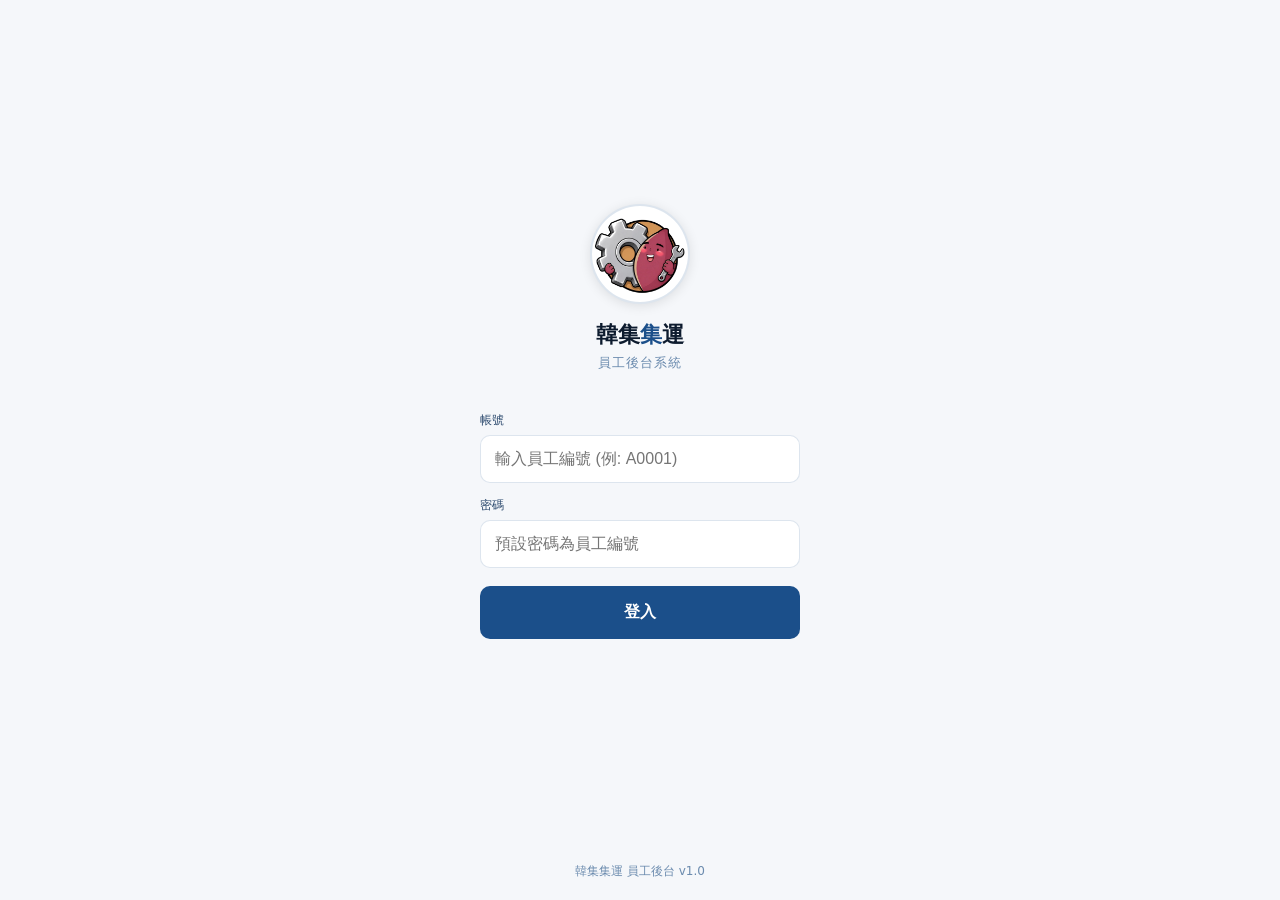
==== commit 0b2a49c5: "0" ====
--- a/staff-index.html
+++ b/staff-index.html
@@ -9,7 +9,453 @@
 <meta name="apple-mobile-web-app-capable" content="yes">
 <meta name="apple-mobile-web-app-status-bar-style" content="black-translucent">
 <meta name="apple-mobile-web-app-title" content="韓集員工">
-<link rel="stylesheet" href="style.css">
+<style>
+:root {
+  --accent: #1B4F8A;
+  --accent2: #4A8FCC;
+  --green: #1A8050;
+  --green-bg: rgba(40,180,100,0.1);
+  --red: #a02020;
+  --red-bg: rgba(220,60,60,0.08);
+  --bg: #F5F7FA;
+  --card: #FFFFFF;
+  --text: #0D1B2E;
+  --text2: #2C4A6E;
+  --text3: #6B8BAE;
+  --border: rgba(27,79,138,0.15);
+}
+* { margin:0; padding:0; box-sizing:border-box; -webkit-tap-highlight-color:transparent; }
+html, body { height:100%; background:var(--bg); font-family:'Noto Sans TC',system-ui,sans-serif; color:var(--text); overflow:hidden; }
+
+/* ── TOP BAR ── */
+.topbar {
+  background:var(--accent);
+  color:white;
+  display:flex;
+  align-items:center;
+  justify-content:space-between;
+  padding:18px 16px;
+  padding-top:max(18px, env(safe-area-inset-top));
+  min-height:68px;
+  flex-shrink:0;
+}
+.topbar-title { font-size:15px; font-weight:700; letter-spacing:0.5px; }
+.topbar-sub { font-size:11px; opacity:0.7; margin-top:1px; }
+.topbar-badge {
+  background:rgba(255,255,255,0.2);
+  font-size:11px; padding:3px 10px;
+  border-radius:20px; font-weight:600;
+}
+
+/* ── LAYOUT ── */
+.screen { display:none; flex-direction:column; height:100vh; height:100dvh; }
+.screen.active { display:flex; }
+
+/* ── SCAN SCREEN ── */
+.scan-area {
+  flex:1;
+  display:flex;
+  flex-direction:column;
+  align-items:center;
+  padding:12px 20px 20px;
+  gap:12px;
+  overflow-y:auto;
+  -webkit-overflow-scrolling:touch;
+  min-height:0;
+}
+.scan-viewfinder {
+  width:100%;
+  max-width:320px;
+  max-height:240px;
+  aspect-ratio:4/3;
+  background:#000;
+  border-radius:12px;
+  position:relative;
+  overflow:hidden;
+}
+.scan-viewfinder video {
+  width:100%; height:100%; object-fit:cover;
+}
+#html5-qrcode-reader { max-height:240px; }
+#html5-qrcode-reader video { max-height:240px; object-fit:cover; }
+.scan-corners {
+  position:absolute; inset:0; pointer-events:none;
+}
+.scan-corners::before, .scan-corners::after {
+  content:'';
+  position:absolute;
+  width:24px; height:24px;
+  border-color:#4AE; border-style:solid;
+}
+.scan-corners::before { top:12px; left:12px; border-width:3px 0 0 3px; border-radius:4px 0 0 0; }
+.scan-corners::after { bottom:12px; right:12px; border-width:0 3px 3px 0; border-radius:0 0 4px 0; }
+.scan-line {
+  position:absolute;
+  left:5%; right:5%; height:2px;
+  background:linear-gradient(to right, transparent, #4AE, transparent);
+  animation:scanMove 2s ease-in-out infinite;
+}
+@keyframes scanMove { 0%,100%{top:15%} 50%{top:80%} }
+
+.scan-placeholder {
+  width:100%; max-width:320px;
+  max-height:200px;
+  aspect-ratio:4/3;
+  background:var(--card);
+  border:2px dashed var(--border);
+  border-radius:12px;
+  display:flex; flex-direction:column;
+  align-items:center; justify-content:center;
+  gap:10px; cursor:pointer;
+}
+.scan-placeholder .icon { font-size:48px; }
+.scan-placeholder p { font-size:14px; color:var(--text2); font-weight:500; }
+.scan-placeholder small { font-size:12px; color:var(--text3); }
+
+.manual-input {
+  width:100%; max-width:360px;
+  display:flex; gap:8px;
+}
+.manual-input input {
+  flex:1; background:var(--card);
+  border:1.5px solid var(--border);
+  color:var(--text); font-size:16px;
+  padding:12px 14px; border-radius:8px;
+  outline:none; transition:border-color 0.2s;
+}
+.manual-input input:focus { border-color:var(--accent); }
+.manual-input button {
+  background:var(--accent); color:white;
+  border:none; padding:12px 18px;
+  border-radius:8px; font-size:14px;
+  cursor:pointer; font-weight:600;
+  white-space:nowrap;
+}
+
+.recent-list {
+  width:100%; max-width:360px;
+}
+.recent-title { font-size:11px; letter-spacing:1px; color:var(--text3); text-transform:uppercase; margin-bottom:8px; }
+.recent-item {
+  display:flex; align-items:center; justify-content:space-between;
+  padding:10px 14px; background:var(--card);
+  border:1px solid var(--border); border-radius:8px;
+  margin-bottom:6px; cursor:pointer;
+  transition:background 0.15s;
+}
+.recent-item:active { background:var(--bg); }
+.recent-track { font-family:monospace; font-size:13px; color:var(--text2); }
+.recent-status { font-size:11px; padding:2px 8px; border-radius:3px; font-weight:500; }
+.s-new { background:rgba(27,79,138,0.1); color:var(--accent); }
+.s-done { background:var(--green-bg); color:var(--green); }
+
+/* ── PKG DETAIL SCREEN ── */
+.detail-body {
+  flex:1; overflow-y:auto; padding:16px;
+  display:flex; flex-direction:column; gap:14px;
+  min-height:0;
+  -webkit-overflow-scrolling:touch;
+}
+.member-card {
+  background:var(--card); border-radius:10px;
+  border:1px solid var(--border); padding:16px;
+  display:flex; align-items:center; gap:14px;
+}
+.member-avatar {
+  width:56px; height:56px; border-radius:50%;
+  background:#FFFFFF;
+  border:2px solid var(--border);
+  display:flex; align-items:center; justify-content:center;
+  flex-shrink:0; overflow:hidden;
+  pointer-events:none;
+}
+.member-avatar img {
+  width:95%; height:95%; object-fit:contain;
+}
+.member-info h3 { font-size:16px; font-weight:700; }
+.member-info p { font-size:13px; color:var(--text2); margin-top:2px; }
+.member-code { font-family:monospace; font-size:12px; color:var(--accent); margin-top:4px; background:rgba(27,79,138,0.07); padding:2px 8px; border-radius:4px; display:inline-block; }
+
+.info-card {
+  background:var(--card); border-radius:10px;
+  border:1px solid var(--border);
+}
+.info-card-header {
+  padding:12px 16px; background:var(--bg);
+  border-bottom:1px solid var(--border);
+  font-size:15px; font-weight:700; letter-spacing:0;
+  color:var(--text);
+}
+.info-row {
+  display:flex; align-items:center; justify-content:space-between;
+  padding:12px 16px;
+  border-bottom:1px solid rgba(27,79,138,0.06);
+  font-size:14px;
+}
+.info-row:last-child { border-bottom:none; }
+.info-row label { color:var(--text3); font-size:13px; }
+.info-row span { font-weight:500; }
+
+/* status pill */
+.pill { display:inline-block; padding:4px 12px; border-radius:20px; font-size:12px; font-weight:600; }
+.pill-new { background:rgba(27,79,138,0.1); color:var(--accent); }
+.pill-in { background:var(--green-bg); color:var(--green); }
+.pill-dup { background:var(--red-bg); color:var(--red); }
+
+/* Weight section */
+.weight-card {
+  background:var(--card); border-radius:10px;
+  border:1px solid var(--border); padding:16px;
+}
+.weight-display {
+  display:flex; align-items:baseline; gap:6px;
+  justify-content:center; margin:12px 0;
+}
+.weight-num {
+  font-size:48px; font-weight:700; color:var(--accent);
+  font-variant-numeric:tabular-nums;
+  line-height:1;
+}
+.weight-unit { font-size:18px; color:var(--text3); }
+.weight-btns { display:flex; gap:8px; margin-top:8px; }
+.weight-btn {
+  flex:1; background:var(--bg); border:1.5px solid var(--border);
+  color:var(--text2); font-size:13px; font-weight:500;
+  padding:10px; border-radius:8px; cursor:pointer;
+  transition:all 0.15s;
+}
+.weight-btn.active, .weight-btn:active { background:rgba(27,79,138,0.1); border-color:var(--accent); color:var(--accent); }
+.manual-weight {
+  display:flex; gap:8px; margin-top:10px; align-items:center;
+}
+.manual-weight input {
+  flex:1; background:var(--bg);
+  border:1.5px solid var(--border);
+  color:var(--text); font-size:20px; font-weight:600;
+  padding:10px 14px; border-radius:8px; outline:none;
+  text-align:center; transition:border-color 0.2s;
+}
+.manual-weight input:focus { border-color:var(--accent); }
+
+/* BT status */
+.bt-bar {
+  display:flex; align-items:center; gap:8px;
+  padding:10px 14px; border-radius:8px;
+  font-size:13px; margin-bottom:10px;
+  cursor:pointer;
+}
+.bt-bar.connected { background:var(--green-bg); color:var(--green); }
+.bt-bar.disconnected { background:rgba(27,79,138,0.06); color:var(--text2); }
+.bt-dot { width:8px; height:8px; border-radius:50%; flex-shrink:0; }
+.bt-bar.connected .bt-dot { background:var(--green); animation:pulse2 1.5s infinite; }
+.bt-bar.disconnected .bt-dot { background:var(--text3); }
+@keyframes pulse2 { 0%,100%{opacity:1} 50%{opacity:0.3} }
+
+/* Photo section */
+.photo-section {
+  background:var(--card); border-radius:10px;
+  border:1px solid var(--border); padding:16px;
+}
+.photo-grid {
+  display:grid; grid-template-columns:repeat(3,1fr);
+  gap:8px; margin-top:10px;
+}
+.photo-thumb {
+  aspect-ratio:1; border-radius:8px;
+  overflow:hidden; position:relative;
+  background:var(--bg); cursor:pointer;
+}
+.photo-thumb img { width:100%; height:100%; object-fit:cover; }
+.photo-add {
+  aspect-ratio:1; border-radius:8px;
+  border:2px dashed var(--border);
+  display:flex; align-items:center; justify-content:center;
+  font-size:28px; color:var(--text3);
+  cursor:pointer; background:var(--bg);
+  transition:all 0.15s;
+}
+.photo-add:active { background:rgba(27,79,138,0.06); border-color:var(--accent); }
+
+/* Bottom action bar */
+.action-bar {
+  padding:12px 16px;
+  background:var(--card);
+  border-top:1px solid var(--border);
+  display:flex; gap:10px;
+  flex-shrink:0;
+}
+.btn-cancel {
+  flex:1; background:var(--bg);
+  border:1.5px solid var(--border);
+  color:var(--text2); font-size:15px;
+  font-weight:600; padding:14px;
+  border-radius:10px; cursor:pointer;
+}
+.btn-confirm {
+  flex:2; background:var(--accent);
+  border:none; color:white;
+  font-size:16px; font-weight:700;
+  padding:14px; border-radius:10px;
+  cursor:pointer; transition:opacity 0.15s;
+  display:flex; align-items:center;
+  justify-content:center; gap:8px;
+}
+.btn-confirm:active { opacity:0.85; }
+
+/* ── SUCCESS SCREEN ── */
+.success-body {
+  flex:1; display:flex;
+  flex-direction:column;
+  align-items:center; justify-content:center;
+  padding:24px; gap:16px; text-align:center;
+}
+.success-icon { font-size:72px; }
+.success-title { font-size:22px; font-weight:700; color:var(--green); }
+.success-track { font-family:monospace; font-size:15px; color:var(--text2); background:var(--bg); padding:10px 20px; border-radius:8px; }
+.success-detail { font-size:14px; color:var(--text2); line-height:1.8; }
+.success-next {
+  width:100%; background:var(--accent);
+  border:none; color:white; font-size:16px;
+  font-weight:700; padding:16px;
+  border-radius:12px; cursor:pointer;
+  margin-top:8px;
+}
+.success-view {
+  width:100%; background:none;
+  border:1.5px solid var(--border);
+  color:var(--text2); font-size:14px;
+  padding:13px; border-radius:12px;
+  cursor:pointer;
+}
+
+/* ── TOAST ── */
+.toast {
+  position:fixed; bottom:80px; left:50%; transform:translateX(-50%) translateY(20px);
+  background:#222; color:white;
+  padding:12px 24px; border-radius:24px;
+  font-size:13px; font-weight:500;
+  opacity:0; transition:all 0.3s;
+  z-index:9999; white-space:nowrap;
+  pointer-events:none;
+}
+.toast.show { opacity:1; transform:translateX(-50%) translateY(0); }
+.toast.green { background:var(--green); }
+.toast.red { background:var(--red); }
+
+/* ── MODAL OVERLAY ── */
+.modal {
+  display:none; position:fixed; inset:0;
+  background:rgba(10,20,40,0.7); z-index:200;
+  align-items:flex-end; justify-content:center;
+}
+.modal.open { display:flex; }
+.modal-sheet {
+  background:var(--card); border-radius:20px 20px 0 0;
+  width:100%; padding:20px 20px 32px;
+  max-height:80vh; overflow-y:auto;
+}
+.modal-handle { width:40px; height:4px; background:var(--border); border-radius:2px; margin:0 auto 20px; }
+.menu-btn {
+  display:flex; align-items:center; gap:16px;
+  background:var(--card); border:1px solid var(--border);
+  border-radius:14px; padding:18px 16px;
+  cursor:pointer; transition:all 0.15s; text-align:left; width:100%;
+}
+.menu-btn:active { background:var(--bg); transform:scale(0.98); }
+.menu-icon { font-size:32px; flex-shrink:0; }
+.menu-label { flex:1; }
+.menu-title { font-size:16px; font-weight:700; color:var(--text); }
+.menu-sub { font-size:12px; color:var(--text3); margin-top:3px; }
+.menu-arrow { font-size:24px; color:var(--text3); flex-shrink:0; }
+
+/* Misc */
+/* ── PENDING REQUESTS TICKER ── */
+.pending-ticker {
+  padding:14px 16px 10px;
+  background:linear-gradient(135deg, rgba(27,79,138,0.06) 0%, rgba(27,79,138,0.02) 100%);
+  border-bottom:1px solid var(--border);
+}
+.pending-ticker-header {
+  display:flex; justify-content:space-between; align-items:center;
+  margin-bottom:10px;
+}
+.pending-ticker-header h3 {
+  font-size:15px; font-weight:700; color:var(--text);
+  display:flex; align-items:center; gap:6px;
+}
+.pending-ticker-header .badge {
+  background:var(--red); color:white; font-size:11px; font-weight:700;
+  min-width:20px; height:20px; border-radius:10px;
+  display:inline-flex; align-items:center; justify-content:center;
+  padding:0 6px; animation:badgePulse 2s infinite;
+}
+@keyframes badgePulse { 0%,100%{transform:scale(1)} 50%{transform:scale(1.1)} }
+.pending-ticker-scroll {
+  display:flex; gap:10px; overflow-x:auto; overflow-y:hidden;
+  scroll-snap-type:x mandatory; -webkit-overflow-scrolling:touch;
+  padding-bottom:6px;
+}
+.pending-ticker-scroll::-webkit-scrollbar { height:3px; }
+.pending-ticker-scroll::-webkit-scrollbar-thumb { background:var(--border); border-radius:3px; }
+.pending-card {
+  flex:0 0 260px; scroll-snap-align:start;
+  background:var(--card); border:1px solid var(--border);
+  border-radius:12px; padding:14px;
+  position:relative; overflow:hidden;
+  transition:transform 0.15s;
+}
+.pending-card:active { transform:scale(0.97); }
+.pending-card::before {
+  content:''; position:absolute; left:0; top:0; bottom:0;
+  width:4px; border-radius:12px 0 0 12px;
+}
+.pending-card.type-point::before { background:#E6A040; }
+.pending-card.type-pickup::before { background:#5BAB6E; }
+.pending-card .pc-type {
+  font-size:11px; font-weight:700; color:white;
+  padding:2px 8px; border-radius:4px; display:inline-block;
+}
+.pending-card.type-point .pc-type { background:#E6A040; }
+.pending-card.type-pickup .pc-type { background:#5BAB6E; }
+.pending-card .pc-member { font-size:12px; color:var(--accent); font-weight:600; font-family:monospace; margin-left:6px; }
+.pending-card .pc-title { font-size:14px; font-weight:600; color:var(--text); margin:8px 0 4px; line-height:1.4; display:-webkit-box; -webkit-line-clamp:2; -webkit-box-orient:vertical; overflow:hidden; }
+.pending-card .pc-details { font-size:11px; color:var(--text3); line-height:1.5; display:-webkit-box; -webkit-line-clamp:2; -webkit-box-orient:vertical; overflow:hidden; white-space:pre-line; }
+.pending-card .pc-time { font-size:10px; color:var(--text3); margin-top:8px; }
+.pending-card .pc-btn {
+  margin-top:10px; width:100%;
+  background:var(--green); border:none; color:white;
+  font-size:12px; font-weight:700; padding:8px 0;
+  border-radius:8px; cursor:pointer; font-family:inherit;
+}
+.pending-card .pc-btn:active { opacity:0.85; }
+
+.section-label { font-size:14px; letter-spacing:0.5px; color:var(--text2); margin-bottom:10px; font-weight:700; }
+.divider { height:1px; background:var(--border); margin:4px 0; }
+input[type=file] { display:none; }
+.shelf-pos-btn {
+  width:100%; padding:10px; border-radius:8px;
+  background:var(--bg); border:1.5px solid var(--border);
+  color:var(--text2); font-size:16px; font-weight:700;
+  cursor:pointer; transition:all 0.15s;
+}
+.shelf-pos-btn.active {
+  background:rgba(27,79,138,0.1);
+  border-color:var(--accent); color:var(--accent);
+}
+.quick-note-btn {
+  background:var(--bg); border:1px solid var(--border);
+  color:var(--text2); font-size:12px; padding:6px 12px;
+  border-radius:20px; cursor:pointer; transition:all 0.15s;
+  white-space:nowrap;
+}
+.quick-note-btn:active {
+  background:rgba(220,60,60,0.08);
+  border-color:rgba(200,50,50,0.3); color:var(--red);
+}
+@keyframes batchFadeIn { from{opacity:0;transform:translateY(-10px)} to{opacity:1;transform:translateY(0)} }
+.batch-on { background:var(--accent) !important; }
+.batch-on > span { transform:translateX(18px) !important; }
+</style>
 <script src="https://cdn.jsdelivr.net/npm/@supabase/supabase-js@2"></script>
 <script src="https://cdn.jsdelivr.net/npm/html5-qrcode@2.3.8/html5-qrcode.min.js"></script>
 </head>
@@ -587,32 +1033,3267 @@
 </div>
 
 <!-- ══ TASKS SCREEN ══ -->
-<div id="screen-tasks" class="screen">
-  <div class="topbar">
-    <button onclick="showScreen('screen-home')" style="background:rgba(255,255,255,0.15);border:none;color:white;padding:6px 12px;border-radius:6px;font-size:13px;cursor:pointer">← 返回</button>
-    <div style="text-align:center">
-      <div class="topbar-title">📋 待辦系統</div>
-      <div class="topbar-sub">客人申請 · 即時處理</div>
-    </div>
-    <button onclick="loadTasks()" style="background:rgba(255,255,255,0.15);border:none;color:white;padding:6px 12px;border-radius:6px;font-size:13px;cursor:pointer">🔄</button>
-  </div>
-
-  <div style="flex:1;overflow-y:auto;padding:16px">
-    <!-- Tab -->
-    <div style="display:flex;gap:8px;margin-bottom:16px">
-      <button id="task-tab-pending" onclick="switchTaskTab('pending')" style="flex:1;padding:10px;border-radius:8px;font-family:inherit;font-size:13px;font-weight:600;cursor:pointer;border:1px solid var(--accent);background:var(--accent);color:white">待處理 <span id="task-pending-count">0</span></button>
-      <button id="task-tab-completed" onclick="switchTaskTab('completed')" style="flex:1;padding:10px;border-radius:8px;font-family:inherit;font-size:13px;font-weight:600;cursor:pointer;border:1px solid var(--border);background:white;color:var(--text2)">已完成 <span id="task-completed-count">0</span></button>
-    </div>
-    <div id="task-list" style="display:flex;flex-direction:column;gap:10px">
-      <div style="text-align:center;color:var(--text3);padding:40px;font-size:13px">載入中...</div>
-    </div>
-  </div>
-</div>
-
-<!-- Toast -->
-<div class="toast" id="toast"></div>
-
-
-<script src="app.js"></script>
+
+<script>
+// ── Supabase ─────────────────────────────────────
+const SUPABASE_URL = 'https://zejkbveigebqiiwvosrd.supabase.co';
+const SUPABASE_KEY = 'sb_publishable__R1mWzUGZZQKrBT4L_1RhA_UC6vRa6E';
+var sb = null;
+try {
+  sb = window.supabase.createClient(SUPABASE_URL, SUPABASE_KEY, {
+    auth: { persistSession: true, autoRefreshToken: true },
+    global: { headers: { 'X-Client-Info': 'hanji-staff' } }
+  });
+  console.log('✅ Supabase client created');
+} catch(e) {
+  console.error('❌ Supabase init failed:', String(e));
+}
+
+// ── 啟動時檢查 employees 表，若空則自動寫入預設員工 ──
+(async function seedDefaultEmployees(){
+  if(!sb) return;
+  try {
+    var { data, error } = await sb.from('employees').select('id').limit(1);
+    if(error) { console.warn('⚠ employees 表查詢失敗:', String(error.message||error)); return; }
+    if(data && data.length > 0) {
+      console.log('✅ employees 表已有資料，跳過初始化');
+      return;
+    }
+    // 表是空的 → 寫入 A0001~A0100 預設員工
+    console.log('📝 employees 表為空，開始寫入預設員工 A0001-A0100...');
+    var rows = [];
+    for(var i = 1; i <= 100; i++) {
+      var num = String(i).padStart(4, '0');
+      rows.push({
+        emp_no: 'A' + num,
+        name: '員工 A' + num,
+        emp_type: '正職員工',
+        role: 'staff',
+        resigned: false,
+        password: 'A' + num,
+        hourly_rate: 0,
+        monthly_salary: 0,
+        start_date: '2026-01-01'
+      });
+    }
+    var { error: insertErr } = await sb.from('employees').upsert(rows, { onConflict: 'emp_no' });
+    if(insertErr) console.error('❌ 預設員工寫入失敗:', String(insertErr.message||insertErr));
+    else console.log('✅ 預設員工 A0001-A0100 已寫入 Supabase');
+  } catch(e) { console.error('seedDefaultEmployees error:', String(e)); }
+})();
+
+// ── Staff Auth ───────────────────────────────────
+var currentStaff = '';
+var currentStaffName = '';
+var currentStaffId = null;
+var currentStaffRole = '';
+var _staffLookupTimer = null;
+
+// 登入畫面：輸入員工編號時自動帶出姓名
+function lookupStaffName(empNo) {
+  var infoEl = document.getElementById('login-staff-info');
+  if(!infoEl) return;
+  empNo = (empNo||'').trim().toUpperCase();
+
+  if(empNo.length < 2) {
+    infoEl.style.display = 'none';
+    return;
+  }
+
+  // 即時顯示 "查詢中"
+  infoEl.style.display = 'block';
+  infoEl.style.color = 'var(--text3)';
+  infoEl.textContent = '查詢中...';
+
+  clearTimeout(_staffLookupTimer);
+  _staffLookupTimer = setTimeout(async function(){
+
+    // 1) 檢查 Supabase 有無初始化
+    if(typeof sb === 'undefined' || !sb) {
+      infoEl.style.color = 'var(--red)';
+      infoEl.textContent = '⚠ 資料庫未連線';
+      console.error('[lookupStaffName] sb is undefined');
+      return;
+    }
+
+    try {
+      console.log('[lookupStaffName] querying emp_no =', empNo);
+
+      var res = await sb
+        .from('employees')
+        .select('emp_no, name, resigned')
+        .eq('emp_no', empNo)
+        .maybeSingle();  // maybeSingle: 找不到不會報 error
+
+      console.log('[lookupStaffName] result:', JSON.stringify(res));
+
+      if(res.error) {
+        infoEl.style.color = 'var(--red)';
+        infoEl.textContent = '⚠ 查詢錯誤：' + (res.error.message || '未知');
+        console.error('[lookupStaffName] error:', String(res.error.message||res.error));
+        return;
+      }
+
+      if(!res.data) {
+        infoEl.style.color = 'var(--text3)';
+        infoEl.textContent = '查無此員工編號';
+        return;
+      }
+
+      var emp = res.data;
+      if(emp.resigned) {
+        infoEl.style.color = 'var(--red)';
+        infoEl.textContent = emp.emp_no + ' · ' + emp.name + '（已離職）';
+        return;
+      }
+
+      // ✅ 成功找到員工
+      infoEl.style.color = 'var(--accent)';
+      infoEl.textContent = emp.emp_no + ' · ' + emp.name;
+
+    } catch(e) {
+      console.error('[lookupStaffName] catch error:', String(e));
+      infoEl.style.color = 'var(--red)';
+      infoEl.textContent = '⚠ 連線失敗：' + (e.message || '請確認網路');
+    }
+  }, 400);
+}
+
+async function doStaffLogin() {
+  var user = (document.getElementById('login-user').value||'').trim().toUpperCase();
+  var pass = (document.getElementById('login-pass').value||'').trim().toUpperCase();
+  if(!user||!pass) { showToast('請輸入帳號與密碼','red'); return; }
+
+  try {
+    const { data, error } = await sb
+      .from('employees')
+      .select('id, emp_no, name, role, resigned')
+      .eq('emp_no', user)
+      .eq('password', pass)
+      .limit(1);
+
+    console.log('Login:', JSON.stringify({data, error, user}));
+
+    if(error) { showToast('登入失敗：' + (error.message||'未知錯誤'),'red'); return; }
+    if(!data || data.length === 0) { showToast('帳號或密碼錯誤','red'); return; }
+
+    var emp = data[0];
+    if(emp.resigned) { showToast('此員工已離職，無法登入','red'); return; }
+
+    currentStaff = emp.emp_no;
+    currentStaffName = emp.name;
+    currentStaffId = emp.id;
+    currentStaffRole = emp.role;
+    try { localStorage.setItem('currentScanStaff', JSON.stringify({id:emp.id, empNo:emp.emp_no, name:emp.name, role:emp.role})); } catch(e){}
+
+    showToast('登入成功 ✅ · ' + currentStaffName,'green');
+    setTimeout(function(){
+      showScreen('screen-home');
+      document.getElementById('home-date').textContent = kstDate({month:'2-digit',day:'2-digit',weekday:'short'});
+      var badge = document.getElementById('staff-badge');
+      if(badge) badge.textContent = currentStaff + ' · ' + currentStaffName;
+    }, 300);
+  } catch(e) { console.error(e); showToast('登入失敗','red'); }
+}
+
+function doLogout() {
+  currentStaff = '';
+  currentStaffName = '';
+  try { localStorage.removeItem('currentScanStaff'); } catch(e){}
+  showScreen('screen-login');
+}
+
+// ── Ship List（本地陣列已清空，實際由 renderShiplistFromDB 從 Supabase 讀取）──
+const shipOrders = [];
+
+function renderShiplist() {
+  var cards = document.getElementById('shiplist-cards');
+  if(!cards) return;
+  var dateEl = document.getElementById('shiplist-date');
+  var cntEl = document.getElementById('shiplist-count');
+  if(dateEl) dateEl.textContent = kstDate();
+  if(cntEl) cntEl.textContent = shipOrders.length;
+
+  var pending = shipOrders.filter(function(o){ return o.status !== 'done'; });
+  var done = shipOrders.filter(function(o){ return o.status === 'done'; });
+
+  cards.innerHTML = '';
+
+  // Pending orders
+  if(pending.length) {
+    var hdr = document.createElement('div');
+    hdr.style.cssText = 'font-size:12px;letter-spacing:1px;color:var(--text3);text-transform:uppercase;font-weight:600;margin-bottom:8px';
+    hdr.textContent = '待包裝 · ' + pending.length + ' 筆';
+    cards.appendChild(hdr);
+  }
+
+  // Sort: pending first, done last
+  var sorted = shipOrders.slice().sort(function(a,b){ return a.status==='done'?1:-1; });
+  sorted.forEach(function(o, idx) {
+    var card = document.createElement('div');
+    var isDone = o.status === 'done';
+    card.style.cssText = 'background:var(--card);border:1.5px solid '+(isDone?'var(--green)':'var(--border)')+';border-radius:14px;overflow:hidden;margin-bottom:12px;opacity:'+(isDone?'0.7':'1');
+
+    // Method badge color
+    var methodColor = o.method.includes('海運') ? '#0a7a52' : o.method.includes('直飛') ? '#1B4F8A' : '#6B3E9A';
+    var methodBg = o.method.includes('海運') ? 'rgba(14,130,90,0.1)' : o.method.includes('直飛') ? 'rgba(27,79,138,0.1)' : 'rgba(107,62,154,0.1)';
+
+    card.innerHTML =
+      // Header
+      '<div style="padding:12px 16px;background:'+(isDone?'rgba(40,180,100,0.08)':'var(--bg)')+';border-bottom:1px solid var(--border);display:flex;justify-content:space-between;align-items:center">'
+      + '<div>'
+      + '<div style="font-size:15px;font-weight:800;color:'+(isDone?'var(--green)':'var(--text)')+'">'+o.member+' · '+o.name+'</div>'
+      + '<div style="font-size:12px;color:var(--text3);margin-top:2px">'+o.phone+' · '+o.id+'</div>'
+      + '</div>'
+      + '<span style="background:'+(isDone?'var(--green-bg)':methodBg)+';color:'+(isDone?'var(--green)':methodColor)+';font-size:12px;padding:4px 12px;border-radius:20px;font-weight:700">'+(isDone?'✅ 已完成':o.method)+'</span>'
+      + '</div>'
+      // Body
+      + '<div style="padding:14px 16px;display:flex;flex-direction:column;gap:10px;font-size:13px">'
+      // Info rows
+      + '<div style="display:grid;grid-template-columns:1fr 1fr;gap:8px">'
+      + '<div style="background:var(--bg);border-radius:8px;padding:10px;text-align:center"><div style="font-size:20px;font-weight:800;color:var(--accent)">'+o.count+'</div><div style="font-size:11px;color:var(--text3)">件數</div></div>'
+      + '<div style="background:'+methodBg+';border-radius:8px;padding:10px;text-align:center"><div style="font-size:13px;font-weight:700;color:'+methodColor+'">'+o.pack+'</div><div style="font-size:11px;color:var(--text3);margin-top:2px">包裝需求</div></div>'
+      + '</div>'
+      + '<div style="display:flex;gap:8px;align-items:center">'
+      + '<span style="color:var(--text3);flex-shrink:0">📦 內容物</span>'
+      + '<span style="font-weight:500;color:'+(o.content.includes('電池')||o.content.includes('藍芽')?'var(--red)':'var(--text)')+'">'+o.content+'</span>'
+      + '</div>'
+      + '<div style="display:flex;flex-direction:column;gap:4px">'
+      + '<span style="color:var(--text3);font-size:12px">📍 收件地址</span>'
+      + '<span style="line-height:1.6">'+o.addr+'</span>'
+      + '</div>'
+      + (o.note ? '<div style="background:rgba(220,60,60,0.05);border-left:3px solid rgba(200,50,50,0.3);padding:8px 12px;border-radius:0 6px 6px 0;font-size:13px;color:var(--text2)">📋 '+o.note+'</div>' : '')
+      + (isDone && o.packPhoto ? '<div><img src="'+o.packPhoto+'" style="width:100%;border-radius:8px;max-height:180px;object-fit:cover"></div>' : '')
+      + '<div id="ship-btns-'+idx+'" style="display:flex;gap:8px;margin-top:4px"></div>'
+      + '</div>';
+
+    cards.appendChild(card);
+
+    var btnDiv = card.querySelector('#ship-btns-'+idx);
+    if(!isDone) {
+      var packBtn = document.createElement('button');
+      packBtn.textContent = '📸 包裝完成';
+      packBtn.style.cssText = 'flex:1;background:var(--accent);border:none;color:white;font-size:14px;font-weight:700;padding:13px;border-radius:10px;cursor:pointer';
+      (function(orderNo){ packBtn.addEventListener('click', function(){ openPackDoneByNo(orderNo); }); })(o.no);
+      btnDiv.appendChild(packBtn);
+    } else {
+      var viewBtn = document.createElement('button');
+      viewBtn.textContent = '查看照片';
+      viewBtn.style.cssText = 'flex:1;background:var(--bg);border:1px solid var(--border);color:var(--text2);font-size:13px;padding:11px;border-radius:10px;cursor:pointer';
+      (function(photo){ viewBtn.addEventListener('click', function(){
+        if(photo) { showPhotoViewer(photo); } else { showToast('尚無照片'); }
+      }); })(o.packPhoto);
+      btnDiv.appendChild(viewBtn);
+    }
+  });
+
+  // Done section header (appended after all cards)
+  if(done.length) {
+    var doneHdr = document.createElement('div');
+    doneHdr.style.cssText = 'font-size:12px;letter-spacing:1px;color:var(--green);text-transform:uppercase;font-weight:600;margin-top:8px;margin-bottom:8px';
+    doneHdr.textContent = '✅ 已完成 · ' + done.length + ' 筆';
+    cards.appendChild(doneHdr);
+  }
+}
+
+// ── Pack Done Modal ───────────────────────────────
+function openPackDoneByNo(no) {
+  var orderIdx = shipOrders.findIndex(function(o){ return o.no === no; });
+  if(orderIdx === -1) return;
+  openPackDone(orderIdx);
+}
+
+function openPackDone(orderIdx) {
+  var order = shipOrders[orderIdx];
+  if(!order) return;
+  currentPackIdx = orderIdx;
+  var modal = document.getElementById('pack-modal');
+  var title = document.getElementById('pack-modal-title');
+  if(title) title.textContent = order.member + ' · ' + order.name + ' (' + order.count + ' 件)';
+  document.getElementById('pack-photo-preview').innerHTML = '';
+  packPhoto = null;
+  if(modal) modal.classList.add('open');
+}
+
+var currentPackIdx = -1;
+var packPhoto = null;
+
+function handlePackPhoto(input) {
+  var file = input.files[0];
+  if(!file) return;
+  var reader = new FileReader();
+  reader.onload = function(e) {
+    packPhoto = e.target.result;
+    var preview = document.getElementById('pack-photo-preview');
+    preview.innerHTML = '<img src="'+packPhoto+'" style="width:100%;border-radius:10px;max-height:200px;object-fit:cover;margin-top:8px">';
+  };
+  reader.readAsDataURL(file);
+}
+
+function confirmPackDone() {
+  if(!packPhoto) { showToast('請先拍照上傳包裝照片', 'red'); return; }
+  var order = shipOrders[currentPackIdx];
+  if(!order) return;
+  order.status = 'done';
+  order.packPhoto = packPhoto;
+  order.packedBy = currentStaff;
+  order.packedTime = kstTime({hour:'2-digit',minute:'2-digit'});
+  document.getElementById('pack-modal').classList.remove('open');
+  showToast('✅ ' + order.member + ' 包裝完成 · ' + currentStaff, 'green');
+  renderShiplist();
+}
+
+function showPhotoViewer(src) {
+  var v = document.getElementById('photo-viewer');
+  var img = document.getElementById('photo-viewer-img');
+  if(img) img.src = src;
+  if(v) v.classList.add('open');
+}
+function exportShiplist() {
+  showToast('出貨單已匯出 ✅','green');
+}
+
+// ── Query: 使用下方的 runStaffQueryDB（Supabase 版）──
+
+// ── Point / Pickup List（本地陣列已清空，實際由 renderPointlistFromDB 從 Supabase 讀取）──
+const pointRequests = [];
+
+function renderPointlist() {
+  var cards = document.getElementById('pointlist-cards');
+  if(!cards) return;
+  if(!pointRequests.length) {
+    cards.innerHTML = '<div style="text-align:center;padding:40px;color:var(--text3);font-size:14px">目前無待確認申請</div>';
+    return;
+  }
+  cards.innerHTML = '';
+  pointRequests.forEach(function(r) {
+    var isPoint = r.type === 'point';
+    var card = document.createElement('div');
+    card.style.cssText = 'background:var(--card);border:1px solid var(--border);border-radius:12px;overflow:hidden;margin-bottom:8px';
+    var pkgRows = r.pkgs.map(function(t){
+      return '<div style="font-family:monospace;font-size:12px;color:var(--text2);background:var(--bg);padding:6px 10px;border-radius:6px;margin-bottom:4px">'+t+'</div>';
+    }).join('');
+    // Get shelf info for each pkg
+    var pkgDetails = r.pkgs.map(function(t){
+      var pkg = packageDB[t] || {};
+      return '<div style="background:var(--bg);border-radius:8px;padding:10px 12px;margin-bottom:6px">'
+        + '<div style="font-family:monospace;font-size:12px;color:var(--accent);margin-bottom:4px">'+t+'</div>'
+        + '<div style="display:flex;gap:14px;font-size:13px">'
+        + '<span style="color:var(--text2)">📍 <strong>'+(pkg.shelf||'未指定')+'</strong></span>'
+        + '<span style="color:var(--text3)">'+(pkg.weight||'—')+' kg</span>'
+        + '</div></div>';
+    }).join('');
+
+    card.innerHTML = '<div style="padding:12px 16px;background:'+(isPoint?'rgba(27,79,138,0.08)':'rgba(40,180,100,0.08)')+';border-bottom:1px solid var(--border);display:flex;justify-content:space-between;align-items:center">'
+      + '<div>'
+      + '<div style="font-size:16px;font-weight:800;color:'+(isPoint?'var(--accent)':'var(--green)')+'">'+r.member+'</div>'
+      + '<div style="font-size:13px;color:var(--text2);margin-top:1px">'+r.name+' · '+(isPoint?'🔍 點貨':'🏪 自取')+'</div>'
+      + '</div>'
+      + '<div style="text-align:right">'
+      + '<div style="font-size:24px;font-weight:800;color:'+(isPoint?'var(--accent)':'var(--green)')+'">'+r.pkgs.length+'</div>'
+      + '<div style="font-size:11px;color:var(--text3)">申請件數</div>'
+      + '</div>'
+      + '</div>'
+      + '<div style="padding:12px 16px;display:flex;flex-direction:column;gap:4px;font-size:13px">'
+      + pkgDetails
+      + (r.note ? '<div style="color:var(--text2);font-size:12px;padding:6px 0">備註：'+r.note+'</div>' : '')
+      + '<div style="display:flex;gap:8px;margin-top:6px" id="btns-'+r.id+'"></div>'
+      + '</div>';
+    cards.appendChild(card);
+    // Add buttons via JS to avoid quote issues
+    var btnDiv = card.querySelector('#btns-'+r.id);
+    var doneBtn = document.createElement('button');
+    doneBtn.textContent = '✅ 完成';
+    doneBtn.style.cssText = 'flex:1;background:var(--green);border:none;color:white;font-size:14px;font-weight:700;padding:12px;border-radius:8px;cursor:pointer';
+    doneBtn.addEventListener('click', function(){ completeRequest(r.id, 'done'); });
+    var deferBtn = document.createElement('button');
+    deferBtn.textContent = '暫緩';
+    deferBtn.style.cssText = 'flex:1;background:var(--bg);border:1px solid var(--border);color:var(--text2);font-size:14px;padding:12px;border-radius:8px;cursor:pointer';
+    deferBtn.addEventListener('click', function(){ completeRequest(r.id, 'defer'); });
+    btnDiv.appendChild(doneBtn);
+    btnDiv.appendChild(deferBtn);
+  });
+}
+function completeRequest(id, action) {
+  if(action === 'done') {
+    r.completedBy = currentStaff;
+    r.completedTime = kstTime({hour:'2-digit',minute:'2-digit'});
+    showToast('已完成 · ' + currentStaff + ' ✅','green');
+  } else {
+    showToast('已暫緩處理 · ' + currentStaff);
+  }
+  // Remove from list
+  const idx = pointRequests.findIndex(function(r){ return r.id===id; });
+  if(idx > -1) pointRequests.splice(idx,1);
+  renderPointlist();
+}
+
+// ── Unclaimed Packages ───────────────────────────
+var unclaimedPkgs = [];
+
+async function renderUnclaimed() {
+  var cards = document.getElementById('unclaimed-cards');
+  var cnt = document.getElementById('unclaimed-count');
+  if(!cards) return;
+
+  // Load from Supabase
+  if(sb) {
+    try {
+      const { data, error } = await sb
+        .from('packages')
+        .select('*')
+        .eq('status', 'unclaimed')
+        .order('created_at', { ascending: false });
+      if(!error && data) {
+        unclaimedPkgs = data.map(function(p){
+          return {
+            id: p.id,
+            trackNo: p.tracking_no || '不明',
+            date: p.created_at ? kstDateStr(p.created_at,{month:'2-digit',day:'2-digit'}) : '—',
+            weight: p.weight_kg || 0,
+            shelf: p.shelf || '—',
+            photos: p.photo_urls || [],
+            note: p.note || '',
+            processedBy: p.processed_by_name || '',
+            dbId: p.id
+          };
+        });
+      }
+    } catch(e) { console.error('Load unclaimed error:', e); }
+  }
+
+  if(cnt) cnt.textContent = unclaimedPkgs.length;
+  if(!unclaimedPkgs.length) {
+    cards.innerHTML = '<div style="text-align:center;padding:40px;color:var(--text3);font-size:14px">目前無無人包裹</div>';
+    return;
+  }
+  cards.innerHTML = '';
+  unclaimedPkgs.forEach(function(p, i) {
+    var card = document.createElement('div');
+    card.style.cssText = 'background:var(--card);border:1.5px solid rgba(220,60,60,0.2);border-radius:12px;overflow:hidden;margin-bottom:10px';
+    // 照片縮圖
+    var photoHtml = '';
+    if(p.photos && p.photos.length > 0) {
+      photoHtml = '<div style="display:flex;gap:6px;margin-top:6px">';
+      p.photos.forEach(function(url, i){ photoHtml += '<img src="'+url+'" style="width:48px;height:48px;object-fit:cover;border-radius:6px;border:1px solid var(--border);cursor:pointer" onclick="viewPhoto(\''+url+'\')">'; });
+      photoHtml += '</div>';
+    }
+    card.innerHTML = '<div style="padding:12px 16px;background:rgba(220,60,60,0.05);border-bottom:1px solid rgba(220,60,60,0.12);display:flex;justify-content:space-between;align-items:center">'
+      + '<div>'
+      + '<div style="font-family:monospace;font-size:14px;font-weight:700;color:var(--red)">' + p.trackNo + '</div>'
+      + '<div style="font-size:12px;color:var(--text3);margin-top:3px">到貨：' + p.date + ' · ' + p.weight + 'kg · 📍' + p.shelf + '</div>'
+      + (p.processedBy ? '<div style="font-size:11px;color:var(--text3);margin-top:2px">入庫員工：' + p.processedBy + '</div>' : '')
+      + '</div>'
+      + '<span style="background:rgba(220,60,60,0.1);color:var(--red);font-size:11px;padding:3px 10px;border-radius:20px;font-weight:600">待認領</span>'
+      + '</div>'
+      + '<div style="padding:14px 16px;display:flex;flex-direction:column;gap:10px">'
+      + (p.note ? '<div style="font-size:13px;color:var(--text2)">備註：' + p.note + '</div>' : '')
+      + photoHtml
+      + '<div style="display:flex;gap:8px;align-items:center">'
+      + '<input id="claim-input-' + p.id + '" type="text" placeholder="輸入會員代號（5碼數字）" style="flex:1;background:var(--bg);border:1.5px solid var(--border);color:var(--text);font-size:14px;padding:10px 12px;border-radius:8px;outline:none;text-transform:uppercase" autocapitalize="characters" inputmode="numeric" maxlength="5" oninput="this.value=this.value.replace(/[^0-9]/g,\'\');lookupClaimMember(this.value,\'' + p.id + '\')">'
+      + '</div>'
+      + '<div id="claim-member-info-' + p.id + '" style="font-size:12px;color:var(--accent);display:none;padding:4px 8px;background:rgba(27,79,138,0.05);border-radius:6px"></div>'
+      + '<div style="display:flex;gap:8px" id="ubtn-' + p.id + '"></div>'
+      + '</div>';
+    cards.appendChild(card);
+
+    var btnDiv = card.querySelector('#ubtn-' + p.id);
+    var claimBtn = document.createElement('button');
+    claimBtn.textContent = '認領送出';
+    claimBtn.style.cssText = 'flex:1;background:var(--accent);border:none;color:white;font-size:13px;font-weight:700;padding:11px;border-radius:8px;cursor:pointer';
+    claimBtn.addEventListener('click', function(){
+      var memberInput = document.getElementById('claim-input-' + p.id);
+      var digits = memberInput ? memberInput.value.trim().replace(/[^0-9]/g,'') : '';
+      if(!digits || digits.length < 3) { showToast('請輸入會員數字代號（至少3碼）','red'); return; }
+      claimUnclaimedPackage(p, digits);
+    });
+
+    var editBtn = document.createElement('button');
+    editBtn.textContent = '備註';
+    editBtn.style.cssText = 'flex:1;background:var(--bg);border:1px solid var(--border);color:var(--text2);font-size:13px;padding:11px;border-radius:8px;cursor:pointer';
+    editBtn.addEventListener('click', function(){
+      var note = prompt('更新備註：', p.note);
+      if(note !== null) {
+        p.note = note;
+        if(sb && p.dbId) {
+          sb.from('packages').update({note:note}).eq('id', p.dbId).then(function(){});
+        }
+        renderUnclaimed();
+      }
+    });
+
+    btnDiv.appendChild(claimBtn);
+    btnDiv.appendChild(editBtn);
+  });
+}
+
+// 輸入會員代號時自動查詢客人資料 + 貨架 + 在庫數
+var _claimLookupTimer = null;
+function lookupClaimMember(val, pkgId) {
+  clearTimeout(_claimLookupTimer);
+  var info = document.getElementById('claim-member-info-' + pkgId);
+  if(!info) return;
+  val = (val||'').trim().toUpperCase();
+  if(val.length < 3) { info.style.display = 'none'; return; }
+  _claimLookupTimer = setTimeout(async function(){
+    if(!sb) return;
+    try {
+      var { data } = await sb.from('members').select('member_code,name,phone').eq('member_code', val).limit(1);
+      if(data && data.length > 0) {
+        var m = data[0];
+        // 查詢該會員在庫包裹數 + 貨架位置
+        var { data: pkgs } = await sb.from('packages').select('tracking_no,shelf,status').eq('member_code', val);
+        var _doneS = ['delivered','picked','transit','shipping'];
+        var arrived = (pkgs||[]).filter(function(p){ return !_doneS.includes(p.status); });
+        var shelfList = arrived.map(function(p){ return p.shelf; }).filter(function(s){ return s && s !== '—'; });
+        var mainShelf = shelfList.length > 0 ? shelfList[0] : '—';
+        info.innerHTML = '👤 <strong>' + m.member_code + '</strong> · ' + (m.name||'—')
+          + '<br>📍 貨架：<strong>' + mainShelf + '</strong> · 📦 認領前：<strong>' + arrived.length + ' 件</strong>'
+          + ' · 認領後：<strong>' + (arrived.length + 1) + ' 件</strong>';
+        info.style.display = 'block';
+        info.style.color = 'var(--accent)';
+        // 存貨架位置供認領時使用
+        info.dataset.shelf = mainShelf !== '—' ? mainShelf : '';
+        info.dataset.valid = 'true'; // ★ 標記為有效
+      } else {
+        // ★ 防呆：查無此代號 → 不允許認領
+        info.innerHTML = '❌ 查無會員代號「' + val + '」<br><span style="font-size:12px">此代號不存在，無法認領。請確認後重新輸入。</span>';
+        info.style.display = 'block';
+        info.style.color = 'var(--red)';
+        info.dataset.shelf = '';
+        info.dataset.valid = 'false'; // 標記為無效
+      }
+    } catch(e){}
+  }, 400);
+}
+
+async function claimUnclaimedPackage(pkg, memberCode) {
+  if(!sb) { showToast('資料庫未連線','red'); return; }
+
+  // ★ 防呆：先驗證代號是否存在於 members 表
+  var info = document.getElementById('claim-member-info-' + pkg.id);
+  if(info && info.dataset.valid === 'false') {
+    alert('❌ 會員代號「' + memberCode + '」不存在！\n\n無法認領，請先確認代號是否正確。');
+    return;
+  }
+
+  try {
+    // 查詢會員資料 + 貨架位置
+    var memberName = '';
+    var autoShelf = '';
+    try {
+      var { data: memberData } = await sb.from('members').select('name').eq('member_code', memberCode).limit(1);
+      if(!memberData || memberData.length === 0) {
+        // ★ 再次驗證（以防 info element 不存在的情況）
+        alert('❌ 會員代號「' + memberCode + '」不存在！\n\n無法認領。');
+        return;
+      }
+      memberName = memberData[0].name || '';
+    } catch(e){}
+    // 取得該會員的貨架位置（從已有包裹）
+    var info = document.getElementById('claim-member-info-' + pkg.id);
+    if(info && info.dataset.shelf) {
+      autoShelf = info.dataset.shelf;
+    } else {
+      try {
+        var { data: shelfPkgs } = await sb.from('packages').select('shelf').eq('member_code', memberCode).in('status',['arrived','checking','pointed','point_done','carried','wait_pickup','unclaimed']).limit(1);
+        if(shelfPkgs && shelfPkgs.length > 0 && shelfPkgs[0].shelf) autoShelf = shelfPkgs[0].shelf;
+      } catch(e){}
+    }
+
+    var updateData = {
+      member_code: memberCode,
+      status: 'arrived',
+      scanned_at: new Date().toISOString(),
+      note: (pkg.note ? pkg.note + ' | ' : '') + '無人包裹認領（' + currentStaffName + '）',
+      processed_by: currentStaffId,
+      processed_by_name: currentStaffName
+    };
+    // 自動歸位到客戶貨架
+    if(autoShelf) updateData.shelf = autoShelf;
+
+    const { error: updateErr } = await sb.from('packages').update(updateData).eq('id', pkg.dbId);
+    if(updateErr) { showToast('認領失敗：' + updateErr.message, 'red'); return; }
+
+    var displayName = memberName ? memberCode + '（' + memberName + '）' : memberCode;
+    var shelfMsg = autoShelf ? ' · 📍歸位 ' + autoShelf : '';
+    showToast('✅ 已歸入 ' + displayName + ' 的包裹清單' + shelfMsg, 'green');
+    renderUnclaimed();
+    loadDailyStats(); // 更新首頁統計
+  } catch(e) { console.error(e); showToast('認領失敗','red'); }
+}
+
+function addUnclaimedManual() {
+  var track = prompt('輸入追蹤單號（若不明請輸入「不明」）：');
+  if(!track) return;
+  var note = prompt('備註（例：無代號、破箱）：') || '';
+  if(sb) {
+    sb.from('packages').insert({
+      tracking_no: track.trim().toUpperCase(),
+      status: 'unclaimed',
+      note: note,
+      processed_by: currentStaffId,
+      processed_by_name: currentStaffName
+    }).then(function(res){
+      if(res.error) { showToast('新增失敗','red'); return; }
+      showToast('已新增無人包裹（' + currentStaffName + '）','green');
+      renderUnclaimed();
+    });
+  } else {
+    unclaimedPkgs.push({id:'U'+Date.now(), trackNo:track, date:kstDate({month:'2-digit',day:'2-digit'}), note:note});
+    showToast('已新增無人包裹','green');
+    renderUnclaimed();
+  }
+}
+
+// ── Override showScreen to render data on navigate ─
+var origShowScreen = showScreen;
+function showScreen(id) {
+  // 離開掃碼頁面時自動停止相機
+  if(id !== 'screen-scan' && id !== 'screen-detail' && id !== 'screen-success') {
+    stopCamera();
+  }
+  document.querySelectorAll('.screen').forEach(function(s){ s.classList.remove('active'); });
+  var el = document.getElementById(id);
+  if(el) el.classList.add('active');
+  if(id === 'screen-scan') {
+    // ★ 先完整停止相機（清除殘留狀態），再延遲自動啟動
+    stopCamera();
+    setTimeout(function(){ startCamera(); }, 500);
+  }
+  if(id === 'screen-shiplist') renderShiplistFromDB();
+  if(id === 'screen-pointlist') renderPointlistFromDB();
+  if(id === 'screen-unclaimed') renderUnclaimed();
+  if(id === 'screen-tasks') loadTasks();
+  if(id === 'screen-query') loadRecentPackagesDB();
+  if(id === 'screen-customer') { document.getElementById('customer-search-input').value=''; document.getElementById('customer-result').innerHTML='<div style="text-align:center;padding:40px;color:var(--text3)">輸入會員代號搜尋</div>'; }
+  if(id === 'screen-home') {
+    loadDailyStats();
+  }
+}
+
+// loadUnclaimedBadge 已整合進 loadDailyStats
+
+// ── Data（Supabase 連動，無需本地 Demo）──
+const members = {};
+
+// Package DB（掃碼後自動建立，無需 Demo）
+const packageDB = {};
+
+let currentPkg = null;
+let todayCount = 0;
+let recentScans = JSON.parse(sessionStorage.getItem('recentScans')||'[]');
+let uploadedPhotos = [];
+let btDevice = null;
+let btConnected = false;
+let batchMode = false;
+let batchCount = 0;
+
+// ── 連續掃碼模式 ─────────────────────────────────
+let continuousMode = false;
+let continuousMemberCode = null;
+let continuousMemberName = null;
+let continuousCount = 0;
+
+function toggleContinuousMode() {
+  continuousMode = !continuousMode;
+  var toggle = document.getElementById('continuous-toggle');
+  var countEl = document.getElementById('continuous-count');
+  var memberBar = document.getElementById('continuous-member-bar');
+  if(continuousMode) {
+    toggle.classList.add('batch-on');
+    countEl.style.display = '';
+    continuousCount = 0;
+    countEl.textContent = '連續 0 件';
+    // 如果目前已有會員代號，自動鎖定
+    var mci = document.getElementById('member-code-input');
+    var currentCode = mci ? mci.value.trim().toUpperCase() : '';
+    if(currentCode && members[currentCode]) {
+      continuousMemberCode = currentCode;
+      continuousMemberName = members[currentCode].name;
+      updateContinuousBar();
+    }
+    showToast('🔁 連續掃碼已開啟 — 請先確認代號', 'green');
+  } else {
+    toggle.classList.remove('batch-on');
+    countEl.style.display = 'none';
+    continuousMemberCode = null;
+    continuousMemberName = null;
+    if(memberBar) memberBar.style.display = 'none';
+    showToast('連續掃碼已關閉');
+  }
+}
+
+function updateContinuousBar() {
+  var bar = document.getElementById('continuous-member-bar');
+  var display = document.getElementById('continuous-member-display');
+  if(!bar) return;
+  if(continuousMode && continuousMemberCode) {
+    bar.style.display = 'block';
+    display.textContent = continuousMemberCode + (continuousMemberName ? '（' + continuousMemberName + '）' : '');
+  } else {
+    bar.style.display = 'none';
+  }
+}
+
+function clearContinuousMember() {
+  continuousMemberCode = null;
+  continuousMemberName = null;
+  updateContinuousBar();
+  showToast('已解除鎖定代號');
+}
+
+function toggleBatchMode() {
+  batchMode = !batchMode;
+  var toggle = document.getElementById('batch-toggle');
+  var countEl = document.getElementById('batch-count');
+  if(batchMode) {
+    toggle.classList.add('batch-on');
+    countEl.style.display = '';
+    batchCount = 0;
+    countEl.textContent = '本批 0 件';
+    showToast('⚡ 批量模式已開啟', 'green');
+  } else {
+    toggle.classList.remove('batch-on');
+    countEl.style.display = 'none';
+    showToast('批量模式已關閉');
+  }
+}
+
+function showBatchSuccess(trackNo, weight) {
+  var banner = document.getElementById('batch-success-banner');
+  var text = document.getElementById('batch-success-text');
+  if(!banner) return;
+  text.textContent = '✅ ' + trackNo + '  ' + weight + 'kg  已入庫！';
+  banner.style.display = 'block';
+  setTimeout(function(){ banner.style.display = 'none'; }, 2000);
+}
+
+// ── Init ─────────────────────────────────────────
+document.addEventListener('DOMContentLoaded', function(){
+  document.getElementById('scan-date').textContent = kstDate({month:'2-digit',day:'2-digit',weekday:'short'});
+  updateTodayCount();
+  renderRecent();
+
+  // ── 頁面重整後自動恢復登入狀態 ──
+  try {
+    var savedStaff = JSON.parse(localStorage.getItem('currentScanStaff') || '{}');
+    if(savedStaff && savedStaff.empNo && savedStaff.name) {
+      console.log('🔄 恢復員工登入：', savedStaff.empNo, savedStaff.name);
+      currentStaff = savedStaff.empNo;
+      currentStaffName = savedStaff.name;
+      currentStaffId = savedStaff.id || null;
+      currentStaffRole = savedStaff.role || '';
+      // 更新 UI
+      var badge = document.getElementById('staff-badge');
+      if(badge) badge.textContent = currentStaff + ' · ' + currentStaffName;
+      showScreen('screen-home');
+    }
+  } catch(e){ console.error('auto-restore staff login:', e); }
+});
+
+// ── 即時同步機制 ─────────────────────────────────
+// 1) Supabase Realtime：包裹或任務有任何變動 → 立即刷新統計
+function setupRealtimeSync() {
+  if(!sb || !sb.channel) { console.warn('⏭️ Realtime 不可用，僅用輪詢'); return; }
+  try {
+    sb.channel('staff-live-stats')
+      .on('postgres_changes', { event: '*', schema: 'public', table: 'packages' }, function(payload) {
+        console.log('🔔 packages 變動:', payload.eventType);
+        refreshAllStats();
+      })
+      .on('postgres_changes', { event: '*', schema: 'public', table: 'tasks' }, function(payload) {
+        console.log('🔔 tasks 變動:', payload.eventType);
+        refreshAllStats();
+      })
+      .subscribe(function(status) {
+        console.log('📡 Realtime 狀態:', status);
+      });
+  } catch(e) { console.error('Realtime setup error:', e); }
+}
+
+// 統一刷新所有統計（防抖：500ms 內多次觸發只執行一次）
+var _refreshTimer = null;
+function refreshAllStats() {
+  if(_refreshTimer) clearTimeout(_refreshTimer);
+  _refreshTimer = setTimeout(async function() {
+    await updateTodayCount();
+    await loadDailyStats();
+  }, 500);
+}
+
+// 2) 輪詢 fallback：每 10 秒自動刷新（確保數字即時更新）
+var _lastKSTDate = '';
+setInterval(function() {
+  if(!sb) return;
+  // 檢查是否跨日（KST）
+  var range = getKSTTodayRange();
+  var todayStr = range.start.slice(0, 10);
+  if(_lastKSTDate && _lastKSTDate !== todayStr) {
+    console.log('🌅 偵測到跨日！自動歸零');
+    document.getElementById('scan-date').textContent = kstDate({month:'2-digit',day:'2-digit',weekday:'short'});
+  }
+  _lastKSTDate = todayStr;
+  refreshAllStats();
+}, 10000);
+
+// 3) 頁面重新可見時立即刷新（從其他 App 切回來）
+document.addEventListener('visibilitychange', function() {
+  if(!document.hidden && sb) {
+    console.log('👀 頁面重新可見，立即刷新統計');
+    refreshAllStats();
+  }
+});
+
+// 3) 啟動 Realtime（等 Supabase 初始化完成後）
+setTimeout(function() {
+  if(sb) {
+    setupRealtimeSync();
+    loadDailyStats();
+  }
+}, 3000);
+
+// ── Screen nav ────────────────────────────────────
+
+function goBack() {
+  showScreen('screen-home');
+  document.getElementById('manual-barcode').value = '';
+}
+
+function scanNext() {
+  currentPkg = null;
+  uploadedPhotos = [];
+  document.getElementById('photo-grid').innerHTML = '<div class="photo-add" onclick="document.getElementById(\'photo-input\').click()">＋</div>';
+  // Reset shelf
+  document.getElementById('shelf-letter').value = '';
+  document.getElementById('shelf-manual').value = '';
+  document.getElementById('shelf-result').textContent = '—';
+  const posSelect = document.getElementById('shelf-pos-select');
+  if(posSelect) posSelect.value = '上';
+  shelfPos = '上';
+  document.getElementById('weight-input').value = '';
+  document.getElementById('weight-display').textContent = '0.00';
+  document.getElementById('inbound-note').value = '';
+  var unc = document.getElementById('is-unclaimed');
+  if(unc) { unc.checked = false; }
+  var mci = document.getElementById('member-code-input');
+  // ★ 連續掃碼模式：保留鎖定的代號
+  if(continuousMode && continuousMemberCode) {
+    if(mci) mci.value = continuousMemberCode;
+  } else {
+    if(mci) mci.value = '';
+  }
+  showScreen('screen-scan');
+  setTimeout(function(){ startCamera(); }, 300);
+}
+
+// ── Toast ─────────────────────────────────────────
+function showToast(msg, type) {
+  const t = document.getElementById('toast');
+  t.textContent = msg;
+  t.className = 'toast show' + (type ? ' '+type : '');
+  setTimeout(function(){ t.classList.remove('show'); }, 2500);
+}
+
+// ── Counter（從 Supabase 即時讀取，非本地假資料）──
+async function updateTodayCount() {
+  if(!sb) return;
+  try {
+    var range = getKSTTodayRange();
+    // ★ 用 select('*') 搭配 count: 'exact', head: true 取得計數
+    var { count: c1, error: e1 } = await sb.from('packages')
+      .select('*', { count: 'exact', head: true })
+      .gte('scanned_at', range.start)
+      .lt('scanned_at', range.end);
+
+    var finalCount = 0;
+    if(!e1 && typeof c1 === 'number') {
+      finalCount = c1;
+    } else {
+      // fallback：用 created_at 查
+      console.warn('scanned_at 查詢失敗，fallback 用 created_at:', e1 ? e1.message : '');
+      var { count: c2, error: e2 } = await sb.from('packages')
+        .select('*', { count: 'exact', head: true })
+        .gte('created_at', range.start)
+        .lt('created_at', range.end);
+      if(!e2 && typeof c2 === 'number') {
+        finalCount = c2;
+      }
+    }
+
+    todayCount = finalCount;
+    console.log('📊 todayCount=' + todayCount + ' (range=' + range.start + '~' + range.end + ')');
+  } catch(e) { console.error('updateTodayCount error:', e); }
+
+  // ★ 統一更新所有「今日入庫」相關 UI 元素
+  var txt = '今日 ' + todayCount + ' 件';
+  var el1 = document.getElementById('today-count');
+  var el2 = document.getElementById('success-count');
+  var el3 = document.getElementById('stat-inbound');
+  if(el1) el1.textContent = txt;
+  if(el2) el2.textContent = txt;
+  if(el3) el3.textContent = todayCount;
+}
+
+// ── Camera ────────────────────────────────────────
+let html5QrScanner = null;
+
+// 掃碼成功時自動截圖存為入庫照片
+function captureFrameAsPhoto() {
+  try {
+    // html5-qrcode 內部管理 video，嘗試取得畫面截圖
+    var video = document.querySelector('#html5-qrcode-reader video');
+    if(!video || !video.videoWidth) return;
+    var c = document.createElement('canvas');
+    c.width = video.videoWidth;
+    c.height = video.videoHeight;
+    c.getContext('2d').drawImage(video, 0, 0);
+    uploadedPhotos.push(c.toDataURL('image/jpeg', 0.8));
+    console.log('📸 自動截圖已存為入庫照片');
+  } catch(e) { console.error('captureFrameAsPhoto error:', e); }
+}
+
+function startCamera() {
+  var placeholder = document.getElementById('scan-placeholder-div');
+  var viewfinder = document.getElementById('scan-viewfinder-div');
+
+  // ★ 如果相機已在運行，只確保 viewfinder 可見
+  if(html5QrScanner) {
+    if(placeholder) placeholder.style.display = 'none';
+    if(viewfinder) viewfinder.style.display = 'block';
+    return;
+  }
+
+  if(typeof Html5Qrcode === 'undefined') {
+    showToast('掃碼引擎載入失敗，請手動輸入單號', 'red');
+    return;
+  }
+
+  placeholder.style.display = 'none';
+  viewfinder.style.display = 'block';
+
+  // 不指定格式 → 掃描所有條碼/QR碼格式；啟用原生 BarcodeDetector API
+  html5QrScanner = new Html5Qrcode('html5-qrcode-reader', {
+    useBarCodeDetectorIfSupported: true,
+    verbose: false
+  });
+
+  // 自適應掃描框（螢幕 80%）
+  var screenW = window.innerWidth || 360;
+  var boxW = Math.min(Math.floor(screenW * 0.8), 350);
+  var boxH = Math.floor(boxW * 0.5);
+
+  html5QrScanner.start(
+    { facingMode: 'environment' },
+    { fps: 15, qrbox: { width: boxW, height: boxH } },
+    function onScanSuccess(decodedText, decodedResult) {
+      console.log('✅ decoded:', decodedText);
+      captureFrameAsPhoto();
+      stopCamera();
+      lookupBarcode(decodedText);
+    },
+    function onScanFailure() {}
+  ).catch(function(err) {
+    console.error('Camera error:', err);
+    showToast('無法開啟相機：' + (err.message||err), 'red');
+    placeholder.style.display = 'flex';
+    viewfinder.style.display = 'none';
+    html5QrScanner = null;
+  });
+}
+
+function stopCamera() {
+  if(html5QrScanner) {
+    html5QrScanner.stop().then(function(){
+      html5QrScanner.clear();
+      html5QrScanner = null;
+      console.log('📷 Camera stopped');
+    }).catch(function(err){
+      console.warn('stopCamera warn:', err);
+      html5QrScanner = null;
+    });
+  }
+  document.getElementById('scan-placeholder-div').style.display = 'flex';
+  document.getElementById('scan-viewfinder-div').style.display = 'none';
+}
+
+// ── Member Code Lookup ───────────────────────────
+// ★ 防抖計時器
+var _memberLookupTimer = null;
+
+// ★ 打字中觸發（oninput）：靜默查詢，不跳 alert，等打滿 5 碼才查
+function lookupMemberCode(code) {
+  clearTimeout(_memberLookupTimer);
+  if(!code || code.trim().length < 5) return; // 不到 5 碼不查
+  // 延遲 400ms 等使用者打完再查（防抖）
+  _memberLookupTimer = setTimeout(function(){
+    _doMemberLookup(code.trim().toUpperCase(), false);
+  }, 400);
+}
+
+// ★ 按「確認」按鈕觸發：立即查詢 + 查無會跳警告
+function confirmMemberCode() {
+  clearTimeout(_memberLookupTimer);
+  var input = document.getElementById('member-code-input');
+  var code = input ? input.value.trim().toUpperCase() : '';
+  if(!code) { showToast('請輸入會員代號'); return; }
+  _doMemberLookup(code, true); // true = 查無時跳警告
+}
+
+// ★ 核心查詢邏輯（showAlert: 是否在查無時跳 alert）
+async function _doMemberLookup(code, showAlert) {
+  var name = document.getElementById('member-name');
+  var email = document.getElementById('member-email');
+  var input = document.getElementById('member-code-input');
+  var isUnclaimed = document.getElementById('is-unclaimed');
+
+  var codesToTry = [code];
+
+  // === 1) 先查本地快取 ===
+  for(var i = 0; i < codesToTry.length; i++) {
+    var member = members[codesToTry[i]];
+    if(member) {
+      var matchedCode = codesToTry[i];
+      if(name) name.textContent = member.name;
+      if(email) email.textContent = member.email;
+      if(isUnclaimed) isUnclaimed.checked = false;
+      if(currentPkg) currentPkg.memberCode = matchedCode;
+      if(input) input.value = matchedCode;
+      showToast('✅ 找到會員：'+member.name, 'green');
+      // ★ 連續掃碼：鎖定代號
+      if(continuousMode) {
+        continuousMemberCode = matchedCode;
+        continuousMemberName = member.name;
+        updateContinuousBar();
+      }
+      autoFillShelfFromExisting(matchedCode);
+      return;
+    }
+  }
+
+  // === 2) 查 Supabase ===
+  if(sb) {
+    try {
+      var { data: rows, error } = await sb
+        .from('members')
+        .select('*')
+        .in('member_code', codesToTry);
+
+      if(!error && rows && rows.length > 0) {
+        var sbMember = rows[0];
+        var matchedCode = sbMember.member_code;
+        members[matchedCode] = {
+          name: sbMember.name || matchedCode,
+          email: sbMember.email || '',
+          phone: sbMember.phone || ''
+        };
+        if(name) name.textContent = sbMember.name || matchedCode;
+        if(email) email.textContent = sbMember.email || '';
+        if(isUnclaimed) isUnclaimed.checked = false;
+        if(currentPkg) currentPkg.memberCode = matchedCode;
+        if(input) input.value = matchedCode;
+        showToast('✅ 找到會員：'+(sbMember.name || matchedCode), 'green');
+        // ★ 連續掃碼：鎖定代號
+        if(continuousMode) {
+          continuousMemberCode = matchedCode;
+          continuousMemberName = sbMember.name || matchedCode;
+          updateContinuousBar();
+        }
+        autoFillShelfFromExisting(matchedCode);
+        return;
+      }
+    } catch(e) { console.error('Supabase member lookup error:', e); }
+
+    // === 3) 查無此代號 ===
+    if(name) name.textContent = '⚠️ 查無此會員';
+    if(email) email.textContent = code;
+
+    // ★ 只有按「確認」才跳 alert + 自動標無人包裹
+    if(showAlert) {
+      if(isUnclaimed) isUnclaimed.checked = true;
+      if(currentPkg) currentPkg.memberCode = null;
+      toggleUnclaimed(true);
+      alert('⚠️ 查無會員代號：' + code + '\n\n已自動標記為「無人包裹」。\n\n如果代號輸入正確，請聯繫管理員新增此會員。');
+    }
+  }
+}
+
+// ★ 自動從該客人在庫包裹帶入貨架位置
+async function autoFillShelfFromExisting(memberCode) {
+  if(!sb || !memberCode) return;
+  try {
+    var { data: pkgs } = await sb.from('packages').select('shelf,status')
+      .eq('member_code', memberCode)
+      .in('status', ['arrived','checking','pointed','point_done','carried','wait_pickup','unclaimed'])
+      .order('created_at', { ascending: false })
+      .limit(50);
+    if(!pkgs || pkgs.length === 0) return;
+
+    // 找到所有不同的貨架位置
+    var shelfList = pkgs.map(function(p){ return p.shelf; }).filter(function(s){ return s && s !== '—' && s.trim(); });
+    if(shelfList.length === 0) return;
+
+    var uniqueShelves = [...new Set(shelfList)];
+    var mainShelf = shelfList[0]; // 最新的貨架位置
+
+    // ★ 防呆：如果同一客人有不同貨架位置，跳確認
+    if(uniqueShelves.length > 1) {
+      var shelfInfo = uniqueShelves.map(function(s){
+        var cnt = shelfList.filter(function(x){return x===s}).length;
+        return s + '(' + cnt + '件)';
+      }).join('、');
+      var useShelf = confirm('⚠️ 此客人有包裹在不同位置：\n\n' + shelfInfo + '\n\n確定使用「' + mainShelf + '」嗎？\n\n按「確定」使用 ' + mainShelf + '\n按「取消」自行輸入');
+      if(!useShelf) {
+        var customShelf = prompt('請輸入新貨架位置（例：A中、B下）');
+        if(customShelf && customShelf.trim()) {
+          mainShelf = customShelf.trim().toUpperCase();
+        } else {
+          return; // 取消不帶入
+        }
+      }
+    }
+
+    // ★ 核心：拆解貨架值，同步設定所有 UI 元素
+    applyShelfToUI(mainShelf);
+
+    showToast('📍 已自動帶入貨架：' + mainShelf + '（在庫 ' + pkgs.length + ' 件）', 'green');
+  } catch(e) { console.error('autoFillShelf error:', e); }
+}
+
+// ★ 將貨架值完整套用到所有 UI 元素（下拉選單 + 結果 + 手動輸入 + 全域變數）
+function applyShelfToUI(val) {
+  if(!val) return;
+  var letter = val.charAt(0).toUpperCase();
+  var pos = val.length > 1 ? val.substring(1) : '';
+
+  var letterEl = document.getElementById('shelf-letter');
+  var posEl = document.getElementById('shelf-pos-select');
+  var resultEl = document.getElementById('shelf-result');
+  var manualEl = document.getElementById('shelf-manual');
+
+  // 1) 貨架字母下拉
+  if(letterEl && letter >= 'A' && letter <= 'Z') letterEl.value = letter;
+  // 2) 層架下拉 + 同步全域 shelfPos
+  if(posEl && ['上','中','下'].indexOf(pos) >= 0) {
+    posEl.value = pos;
+    shelfPos = pos;
+  }
+  // 3) 結果顯示
+  if(resultEl) resultEl.textContent = val;
+  // 4) 手動輸入欄（getShelfValue 優先讀取此欄位）
+  if(manualEl) manualEl.value = val;
+}
+
+function toggleUnclaimed(checked) {
+  var memberSection = document.getElementById('member-code-input');
+  var avatar = document.getElementById('member-avatar');
+  var name = document.getElementById('member-name');
+  var email = document.getElementById('member-email');
+  if(checked) {
+    if(memberSection) memberSection.value = '';
+
+    if(name) name.textContent = '無人包裹';
+    if(email) email.textContent = '無法對應會員';
+    if(currentPkg) currentPkg.memberCode = null;
+    showToast('已標記為無人包裹');
+  } else {
+
+    if(name) name.textContent = '—';
+    if(email) email.textContent = '—';
+  }
+}
+
+// ── Lookup ────────────────────────────────────────
+function lookupBarcode(code) {
+  code = (code||'').trim().toUpperCase();
+  if(!code) { showToast('請輸入包裹單號'); return; }
+
+  // Try find in DB
+  let pkg = packageDB[code];
+  if(!pkg) {
+    // Create new entry for unknown package
+    pkg = {trackNo:code, memberCode:null, status:'unknown', weight:null, photos:[], note:''};
+    packageDB[code] = pkg;
+  }
+
+  // ★ 連續掃碼模式：自動帶入鎖定的代號
+  if(continuousMode && continuousMemberCode) {
+    pkg.memberCode = continuousMemberCode;
+  }
+
+  currentPkg = pkg;
+  // ★ 連續掃碼：保留自動擷取的照片；一般模式：清空重來
+  if(!continuousMode) {
+    uploadedPhotos = [];
+  }
+  renderDetailScreen(pkg);
+  showScreen('screen-detail');
+
+  // ★ 連續掃碼：帶入後自動查詢貨架
+  if(continuousMode && continuousMemberCode) {
+    autoFillShelfFromExisting(continuousMemberCode);
+  }
+}
+
+function renderDetailScreen(pkg) {
+  // Track info
+  document.getElementById('detail-track-top').textContent = pkg.trackNo;
+  document.getElementById('d-track').textContent = pkg.trackNo;
+  document.getElementById('d-date').textContent = kstDate();
+  document.getElementById('d-note').textContent = pkg.note || '（無備註）';
+
+  // Status banner
+  const banner = document.getElementById('status-banner');
+  const dStatus = document.getElementById('d-status');
+  if(pkg.status === 'arrived') {
+    banner.style.background = 'var(--green-bg)';
+    banner.style.color = 'var(--green)';
+    banner.innerHTML = '✅ 此包裹已入庫（重複掃描確認）';
+    dStatus.innerHTML = '<span class="pill pill-in">已入庫</span>';
+  } else if(pkg.status === 'pending') {
+    banner.style.background = 'rgba(27,79,138,0.06)';
+    banner.style.color = 'var(--accent)';
+    banner.innerHTML = '📦 新包裹－尚未入庫';
+    dStatus.innerHTML = '<span class="pill pill-new">待入庫</span>';
+  } else {
+    banner.style.background = 'rgba(220,180,0,0.08)';
+    banner.style.color = '#806000';
+    banner.innerHTML = '⚠️ 系統未找到此包裹，請確認後入庫';
+    dStatus.innerHTML = '<span class="pill" style="background:rgba(220,180,0,0.1);color:#806000">未知包裹</span>';
+  }
+
+  // Member info
+  var memberCodeInput = document.getElementById('member-code-input');
+  var isUnclaimedEl = document.getElementById('is-unclaimed');
+  if(isUnclaimedEl) isUnclaimedEl.checked = false;
+
+  var member = pkg.memberCode ? members[pkg.memberCode] : null;
+  if(member) {
+    
+    document.getElementById('member-name').textContent = member.name;
+    document.getElementById('member-email').textContent = member.email;
+    if(memberCodeInput) memberCodeInput.value = pkg.memberCode;
+  } else {
+    document.getElementById('member-name').textContent = pkg.memberCode ? '找不到會員' : '請輸入會員代號';
+    document.getElementById('member-email').textContent = pkg.memberCode || '—';
+    if(memberCodeInput) memberCodeInput.value = pkg.memberCode || '';
+  }
+
+  // Weight
+  const w = pkg.weight || '';
+  document.getElementById('weight-input').value = w;
+  document.getElementById('weight-display').textContent = w ? parseFloat(w).toFixed(2) : '0.00';
+
+  // Photos
+  renderPhotoGrid();
+}
+
+// ── Weight ────────────────────────────────────────
+// ── Shelf ─────────────────────────────────────────
+let shelfPos = '上';
+
+function selectShelfPos(btn) {
+  document.querySelectorAll('.shelf-pos-btn').forEach(function(b){ b.classList.remove('active'); });
+  btn.classList.add('active');
+  shelfPos = btn.dataset.pos;
+  updateShelfDisplay();
+  document.getElementById('shelf-manual').value = '';
+}
+
+function selectShelfPosSelect(val) {
+  shelfPos = val;
+  updateShelfDisplay();
+  var manual = document.getElementById('shelf-manual');
+  if(manual) manual.value = '';
+}
+
+function updateShelfDisplay() {
+  const letterEl = document.getElementById('shelf-letter');
+  const posEl = document.getElementById('shelf-pos-select');
+  const display = document.getElementById('shelf-result');
+  const manual = document.getElementById('shelf-manual');
+  if(!letterEl || !display) return;
+  const letter = letterEl.value;
+  const pos = posEl ? posEl.value : shelfPos;
+  if(letter && pos) {
+    const result = letter + pos;
+    display.textContent = result;
+    if(manual) manual.value = result;
+  } else {
+    display.textContent = '—';
+  }
+}
+
+function getShelfValue() {
+  return document.getElementById('shelf-manual').value || document.getElementById('shelf-result').textContent || '—';
+}
+
+function addQuickNote(text) {
+  var ta = document.getElementById('inbound-note');
+  if(ta.value && ta.value.length > 0) { ta.value += ', '; }
+  ta.value += text;
+}
+
+function updateWeightDisplay(val) {
+  const num = parseFloat(val);
+  const el = document.getElementById('weight-display');
+  if(el) el.textContent = isNaN(num) ? '0.00' : num.toFixed(2);
+}
+
+function focusManualWeight() {
+  document.getElementById('weight-input').focus();
+}
+
+// ── Bluetooth Scale ───────────────────────────────
+async function connectBluetooth() {
+  if(!navigator.bluetooth) {
+    showToast('此裝置不支援 Web Bluetooth', 'red');
+    return;
+  }
+  try {
+    showToast('搜尋藍牙秤中...');
+    btDevice = await navigator.bluetooth.requestDevice({
+      acceptAllDevices: true,
+      optionalServices: ['0000fff0-0000-1000-8000-00805f9b34fb', 'battery_service']
+    });
+    const server = await btDevice.gatt.connect();
+    btConnected = true;
+    updateBtStatus(true);
+    showToast('藍牙秤已連接：'+btDevice.name, 'green');
+  } catch(e) {
+    if(e.name !== 'NotFoundError') {
+      showToast('連接失敗：'+e.message, 'red');
+    }
+    // Demo mode
+    btConnected = false;
+    updateBtStatus(false);
+  }
+}
+
+function updateBtStatus(connected) {
+  const bar = document.getElementById('bt-bar');
+  const txt = document.getElementById('bt-text');
+  if(!bar || !txt) return;
+  bar.className = 'bt-bar ' + (connected ? 'connected' : 'disconnected');
+  txt.textContent = connected ? '藍牙秤已連接：'+(btDevice ? btDevice.name : 'Scale') : '點擊連接藍牙電子秤';
+}
+
+function readBtWeight() {
+  if(!btConnected) {
+    showToast('請先連接藍牙秤，或手動輸入重量', 'red');
+    var wi = document.getElementById('weight-input');
+    if(wi) wi.focus();
+    return;
+  }
+  showToast('讀取秤重中...');
+  // Real BT read would go here
+}
+
+// ── Photos ────────────────────────────────────────
+function addPhotos(input) {
+  Array.from(input.files).forEach(function(file){
+    const reader = new FileReader();
+    reader.onload = function(e){
+      uploadedPhotos.push(e.target.result);
+      renderPhotoGrid();
+    };
+    reader.readAsDataURL(file);
+  });
+  input.value = '';
+}
+
+function renderPhotoGrid() {
+  const grid = document.getElementById('photo-grid');
+  let html = uploadedPhotos.map(function(src, i){
+    return '<div class="photo-thumb"><img src="'+src+'" alt="photo '+i+'"><div style="position:absolute;top:4px;right:4px;background:rgba(0,0,0,0.5);color:white;width:20px;height:20px;border-radius:50%;display:flex;align-items:center;justify-content:center;font-size:11px;cursor:pointer" onclick="removePhoto('+i+')">✕</div></div>';
+  }).join('');
+  html += '<div class="photo-add" onclick="document.getElementById(\'photo-input\').click()">＋</div>';
+  grid.innerHTML = html;
+}
+
+function removePhoto(i) {
+  uploadedPhotos.splice(i,1);
+  renderPhotoGrid();
+}
+
+// ── Confirm Inbound ───────────────────────────────
+async function confirmInbound() {
+  if(!currentPkg) return;
+  const weight = document.getElementById('weight-input').value;
+  const note = document.getElementById('inbound-note').value;
+
+  if(!weight || parseFloat(weight) <= 0) {
+    showToast('請先輸入重量', 'red');
+    document.getElementById('weight-input').focus();
+    return;
+  }
+
+  // 確保會員代號有值（從輸入框讀取）
+  var mcInput = document.getElementById('member-code-input');
+  if(mcInput && mcInput.value.trim() && !currentPkg.memberCode) {
+    var inputCode = mcInput.value.trim().toUpperCase();
+
+    // ★ 防呆：檢查此代號是否真的存在
+    var memberExists = !!members[inputCode];
+    if(!memberExists && sb) {
+      try {
+        var { data: chk } = await sb.from('members').select('member_code').eq('member_code', inputCode).limit(1);
+        if(chk && chk.length > 0) memberExists = true;
+      } catch(e) {}
+    }
+    if(!memberExists) {
+      var userChoice = confirm('⚠️ 會員代號「' + inputCode + '」查無此人！\n\n請確認：\n• 按「確定」→ 標記為無人包裹繼續入庫\n• 按「取消」→ 返回修正代號');
+      if(!userChoice) return;
+      currentPkg.memberCode = null;
+      document.getElementById('is-unclaimed').checked = true;
+      toggleUnclaimed(true);
+    } else {
+      currentPkg.memberCode = inputCode;
+    }
+  }
+  console.log('📦 送出 member_code:', currentPkg.memberCode);
+
+  var isUnclaimed = document.getElementById('is-unclaimed').checked;
+  if(isUnclaimed) {
+    currentPkg.memberCode = null;
+    currentPkg.status = 'unclaimed';
+    // Add to unclaimed list
+    var today = kstDate({month:'2-digit',day:'2-digit'}).replace('/','/');
+    var unclaimedNote = document.getElementById('inbound-note').value || '無法對應會員';
+    var exists = unclaimedPkgs.find(function(u){ return u.trackNo === currentPkg.trackNo; });
+    if(!exists) unclaimedPkgs.push({id:'U'+Date.now(), trackNo:currentPkg.trackNo, date:today, note:unclaimedNote});
+  }
+
+  // Update package
+  const shelf = getShelfValue();
+  if(!isUnclaimed) currentPkg.status = 'arrived';
+  currentPkg.weight = weight;
+  currentPkg.shelf = shelf;
+  currentPkg.photos = [...uploadedPhotos];
+  currentPkg.note = note;
+  currentPkg.arrivedDate = kstDate();
+
+  // Log staff action
+  currentPkg.inboundBy = currentStaff;
+  currentPkg.inboundTime = kstTime({hour:'2-digit',minute:'2-digit'});
+
+  // 顯示上傳中（按鈕禁用）
+  var confirmBtn = document.querySelector('.btn-confirm');
+  if(confirmBtn) {
+    confirmBtn.disabled = true;
+    confirmBtn.innerHTML = '<span>⏳</span> 送出中...';
+    confirmBtn.style.opacity = '0.6';
+  }
+
+  // 寫入 Supabase（含照片上傳）
+  var saveResult = await saveToSupabase(currentPkg);
+
+  // 恢復按鈕
+  if(confirmBtn) {
+    confirmBtn.disabled = false;
+    confirmBtn.innerHTML = '<span>📤</span> 送出入庫';
+    confirmBtn.style.opacity = '';
+  }
+
+  // ── 寫入失敗：顯示錯誤，不計入數字 ──
+  if(!saveResult || !saveResult.ok) {
+    var errDetail = (saveResult && saveResult.msg) ? saveResult.msg : '未知錯誤';
+    showToast('❌ 入庫寫入失敗：' + errDetail, 'red');
+    console.error('❌ 入庫寫入失敗，不計入 todayCount。錯誤：', errDetail);
+    // 提示可能原因
+    setTimeout(function(){
+      showToast('請檢查：① packages 表是否存在 ② tracking_no 是否有 UNIQUE 約束 ③ RLS 政策', 'red');
+    }, 3000);
+    return; // ← 不繼續，不計入數字
+  }
+
+  // 從 Supabase 重新讀取今日入庫數（真實數據）
+  await updateTodayCount();
+  // 非同步完整刷新首頁統計（loadDailyStats 也會同步 stat-inbound）
+  await loadDailyStats();
+
+  // Add to recent
+  recentScans.unshift({
+    trackNo: currentPkg.trackNo,
+    memberCode: currentPkg.memberCode,
+    weight: weight,
+    time: kstTime({hour:'2-digit',minute:'2-digit'}),
+    status: 'arrived'
+  });
+  recentScans = recentScans.slice(0,8);
+  sessionStorage.setItem('recentScans', JSON.stringify(recentScans));
+  renderRecent();
+
+  // Show success
+  const member = currentPkg.memberCode ? members[currentPkg.memberCode] : null;
+
+  // ★ 連續掃碼模式：鎖定代號（首次入庫時自動記住）
+  if(continuousMode && currentPkg.memberCode && !continuousMemberCode) {
+    continuousMemberCode = currentPkg.memberCode;
+    continuousMemberName = member ? member.name : null;
+    updateContinuousBar();
+  }
+  // ★ 連續掃碼計數
+  if(continuousMode) {
+    continuousCount++;
+    var cntEl = document.getElementById('continuous-count');
+    if(cntEl) cntEl.textContent = '連續 ' + continuousCount + ' 件';
+  }
+
+  // ── 批量模式：快速顯示成功，自動下一件 ──
+  if(batchMode) {
+    batchCount++;
+    var countEl = document.getElementById('batch-count');
+    if(countEl) countEl.textContent = '本批 ' + batchCount + ' 件';
+    showBatchSuccess(currentPkg.trackNo, parseFloat(weight).toFixed(1));
+    // 自動跳到下一件
+    setTimeout(function(){ scanNext(); }, 800);
+    return;
+  }
+
+  // ── 連續掃碼模式（非批量）：顯示成功後自動下一件 ──
+  if(continuousMode) {
+    showBatchSuccess(currentPkg.trackNo, parseFloat(weight).toFixed(1));
+    setTimeout(function(){ scanNext(); }, 800);
+    return;
+  }
+
+  // ── 一般模式：顯示成功頁面 ──
+  document.getElementById('success-track').textContent = currentPkg.trackNo;
+  document.getElementById('success-detail').innerHTML =
+    '會員：<strong>'+(member?member.name+' ('+currentPkg.memberCode+')':currentPkg.memberCode||'未知')+'</strong><br>'
+    + '重量：<strong>'+parseFloat(weight).toFixed(2)+' kg</strong><br>'
+    + '貨架：<strong>'+(currentPkg.shelf||'—')+'</strong><br>'
+    + '照片：<strong>'+uploadedPhotos.length+'</strong> 張'+(uploadedPhotos.length > 0 ? ' ✅ 已上傳':'')+'<br>'
+    + '時間：<strong>'+kstTime()+'</strong><br>'
+    + '入庫人員：<strong style="color:var(--accent)">'+currentStaff+'</strong>';
+
+  // 無人包裹標記
+  var unclaimedNote = document.getElementById('success-unclaimed-note');
+  if(unclaimedNote) unclaimedNote.style.display = isUnclaimed ? 'block' : 'none';
+
+  showScreen('screen-success');
+}
+
+// ── Recent list ───────────────────────────────────
+function renderRecent() {
+  const el = document.getElementById('recent-items');
+  if(!recentScans.length) {
+    el.innerHTML = '<div style="font-size:13px;color:var(--text3);text-align:center;padding:12px">尚無掃件記錄</div>';
+    return;
+  }
+  el.innerHTML = recentScans.map(function(s){
+    return '<div class="recent-item" onclick="lookupBarcode(\''+s.trackNo+'\')">'
+      + '<div><div class="recent-track">'+s.trackNo+'</div>'
+      + '<div style="font-size:12px;color:var(--text3);margin-top:2px">'+(s.memberCode||'')+' · '+s.weight+' kg · '+s.time+'</div></div>'
+      + '<span class="recent-status s-done">已入庫</span>'
+      + '</div>';
+  }).join('');
+}
+
+// ── 照片燈箱（Lightbox）：頁面內全螢幕檢視，支援左右切換 ──
+var _lightboxUrls = [];
+var _lightboxIndex = 0;
+
+function viewPhoto(url) {
+  viewPhotoGallery([url], 0);
+}
+
+function viewPhotoGallery(urls, startIndex) {
+  if(!urls || urls.length === 0) return;
+  _lightboxUrls = urls.map(resolvePhotoUrl).filter(function(u){ return !!u; });
+  _lightboxIndex = startIndex || 0;
+  if(_lightboxUrls.length === 0) return;
+  _renderLightbox();
+}
+
+function _renderLightbox() {
+  // 移除舊的燈箱
+  var old = document.getElementById('photo-lightbox');
+  if(old) old.remove();
+
+  var url = _lightboxUrls[_lightboxIndex];
+  var total = _lightboxUrls.length;
+  var hasMultiple = total > 1;
+
+  var overlay = document.createElement('div');
+  overlay.id = 'photo-lightbox';
+  overlay.style.cssText = 'position:fixed;inset:0;background:rgba(0,0,0,0.92);z-index:99999;display:flex;flex-direction:column;align-items:center;justify-content:center;padding:0;box-sizing:border-box;touch-action:pan-y';
+
+  // 頂部列：計數器 + 關閉按鈕
+  var topBar = document.createElement('div');
+  topBar.style.cssText = 'position:absolute;top:0;left:0;right:0;display:flex;justify-content:space-between;align-items:center;padding:12px 16px;z-index:2';
+  if(hasMultiple) {
+    var counter = document.createElement('div');
+    counter.style.cssText = 'color:white;font-size:14px;font-weight:600;background:rgba(0,0,0,0.4);padding:4px 12px;border-radius:12px';
+    counter.textContent = (_lightboxIndex+1) + ' / ' + total;
+    topBar.appendChild(counter);
+  } else {
+    topBar.appendChild(document.createElement('div'));
+  }
+  var closeBtn = document.createElement('button');
+  closeBtn.textContent = '✕';
+  closeBtn.style.cssText = 'background:rgba(255,255,255,0.15);border:none;color:white;width:40px;height:40px;border-radius:50%;font-size:20px;cursor:pointer;display:flex;align-items:center;justify-content:center;backdrop-filter:blur(4px)';
+  closeBtn.onclick = function(){ overlay.remove(); };
+  topBar.appendChild(closeBtn);
+  overlay.appendChild(topBar);
+
+  // 圖片
+  var img = document.createElement('img');
+  img.src = url;
+  img.style.cssText = 'max-width:92vw;max-height:80vh;object-fit:contain;border-radius:8px;user-select:none;-webkit-user-select:none';
+  img.onerror = function(){ this.style.display='none'; var err=document.createElement('div'); err.style.cssText='color:#ff6b6b;font-size:15px;padding:20px'; err.textContent='⚠️ 照片載入失敗'; overlay.insertBefore(err, overlay.children[1]); };
+  overlay.appendChild(img);
+
+  // 左右導航箭頭（多張時才顯示）
+  if(hasMultiple) {
+    var prevBtn = document.createElement('button');
+    prevBtn.innerHTML = '‹';
+    prevBtn.style.cssText = 'position:absolute;left:8px;top:50%;transform:translateY(-50%);background:rgba(255,255,255,0.15);border:none;color:white;width:44px;height:44px;border-radius:50%;font-size:28px;cursor:pointer;display:flex;align-items:center;justify-content:center;backdrop-filter:blur(4px)';
+    prevBtn.onclick = function(e){ e.stopPropagation(); _lightboxIndex = (_lightboxIndex - 1 + total) % total; _renderLightbox(); };
+    overlay.appendChild(prevBtn);
+
+    var nextBtn = document.createElement('button');
+    nextBtn.innerHTML = '›';
+    nextBtn.style.cssText = 'position:absolute;right:8px;top:50%;transform:translateY(-50%);background:rgba(255,255,255,0.15);border:none;color:white;width:44px;height:44px;border-radius:50%;font-size:28px;cursor:pointer;display:flex;align-items:center;justify-content:center;backdrop-filter:blur(4px)';
+    nextBtn.onclick = function(e){ e.stopPropagation(); _lightboxIndex = (_lightboxIndex + 1) % total; _renderLightbox(); };
+    overlay.appendChild(nextBtn);
+  }
+
+  // 點擊背景關閉
+  overlay.addEventListener('click', function(e) {
+    if(e.target === overlay) overlay.remove();
+  });
+
+  // 手機觸控滑動支援
+  var touchStartX = 0;
+  overlay.addEventListener('touchstart', function(e) {
+    touchStartX = e.touches[0].clientX;
+  }, {passive: true});
+  overlay.addEventListener('touchend', function(e) {
+    if(!hasMultiple) return;
+    var diff = e.changedTouches[0].clientX - touchStartX;
+    if(Math.abs(diff) > 50) {
+      if(diff < 0) { _lightboxIndex = (_lightboxIndex + 1) % total; }
+      else { _lightboxIndex = (_lightboxIndex - 1 + total) % total; }
+      _renderLightbox();
+    }
+  }, {passive: true});
+
+  document.body.appendChild(overlay);
+}
+
+// ── Helper：安全解析 photo_urls（相容 JSON 字串 / 陣列 / null）──
+function parsePhotoUrls(raw) {
+  if(!raw) return [];
+  if(Array.isArray(raw)) return raw;
+  if(typeof raw === 'string') {
+    var trimmed = raw.trim();
+    if(trimmed.startsWith('[')) {
+      try { var arr = JSON.parse(trimmed); if(Array.isArray(arr)) return arr; } catch(e){}
+    }
+    if(trimmed.length > 0) return [trimmed];
+  }
+  return [];
+}
+
+// ── Helper：將 Storage 路徑補全為完整公開 URL ──
+function resolvePhotoUrl(url) {
+  if(!url || typeof url !== 'string') return '';
+  var u = url.trim();
+  if(u.startsWith('http://') || u.startsWith('https://') || u.startsWith('data:')) return u;
+  var base = SUPABASE_URL || 'https://zejkbveigebqiiwvosrd.supabase.co';
+  if(u.startsWith('package') || u.startsWith('photo') || u.startsWith('ship') || u.startsWith('inbound')) {
+    return base + '/storage/v1/object/public/' + u;
+  }
+  return base + '/storage/v1/object/public/package-photos/' + u;
+}
+
+// ── 圖片壓縮工具 ─────────────────────────────────
+function compressImage(dataUrl, maxWidth, quality) {
+  return new Promise(function(resolve){
+    var img = new Image();
+    img.onload = function(){
+      var w = img.width, h = img.height;
+      if(w > maxWidth) { h = Math.round(h * maxWidth / w); w = maxWidth; }
+      var c = document.createElement('canvas');
+      c.width = w; c.height = h;
+      c.getContext('2d').drawImage(img, 0, 0, w, h);
+      c.toBlob(function(blob){ resolve(blob); }, 'image/jpeg', quality || 0.7);
+    };
+    img.src = dataUrl;
+  });
+}
+
+// ── Supabase: 入庫寫入 packages 表 + 上傳照片 ──────
+async function saveToSupabase(pkg) {
+  if(!sb) return { ok: false, msg: '資料庫未連線（Supabase 未初始化）' };
+
+  // 1) 上傳照片到 Supabase Storage
+  var photoUrls = [];
+  if(uploadedPhotos.length > 0) {
+    for(var i = 0; i < uploadedPhotos.length; i++) {
+      try {
+        // 壓縮照片（最大寬度 1024px, JPEG 70%）
+        var blob = await compressImage(uploadedPhotos[i], 1024, 0.7);
+        var fileName = pkg.trackNo + '_' + Date.now() + '_' + i + '.jpg';
+        var filePath = 'inbound/' + fileName;
+
+        var { data: upData, error: upErr } = await sb.storage
+          .from('package-photos')
+          .upload(filePath, blob, { contentType: 'image/jpeg', upsert: true });
+
+        if(upErr) {
+          console.warn('照片上傳失敗:', String(upErr.message||upErr));
+          continue;
+        }
+
+        // 取得公開網址
+        var { data: urlData } = sb.storage
+          .from('package-photos')
+          .getPublicUrl(filePath);
+        if(urlData && urlData.publicUrl) {
+          photoUrls.push(urlData.publicUrl);
+          console.log('✅ 照片上傳成功:', urlData.publicUrl);
+        }
+      } catch(e) { console.error('Photo upload error:', e); }
+    }
+  }
+
+  // 2) 寫入 packages 表
+  try {
+    var row = {
+      tracking_no: pkg.trackNo,
+      member_code: pkg.memberCode || null,
+      weight_kg: parseFloat(pkg.weight) || 0,
+      shelf: pkg.shelf || null,
+      note: pkg.note || null,
+      status: pkg.status === 'unclaimed' ? 'unclaimed' : 'arrived',
+      scanned_at: new Date().toISOString(),
+      processed_by: currentStaffId,
+      processed_by_name: currentStaffName
+    };
+    // 有照片才存 photo_urls
+    if(photoUrls.length > 0) row.photo_urls = photoUrls;
+
+    var { error } = await sb.from('packages').upsert(row, { onConflict: 'tracking_no' });
+    if(error) {
+      var errMsg = String(error.message || error.details || error.hint || JSON.stringify(error));
+      console.error('❌ Supabase save error:', errMsg);
+      return { ok: false, msg: errMsg };
+    }
+    console.log('✅ Saved to Supabase:', JSON.stringify({tracking_no:row.tracking_no, member_code:row.member_code, status:row.status, weight:row.weight_kg}), '(' + currentStaffName + ')');
+    return { ok: true };
+  } catch(e) {
+    console.error(e);
+    return { ok: false, msg: String(e.message || e) };
+  }
+}
+
+// ── Tasks System ─────────────────────────────────
+var allTasks = [];
+var taskTab = 'pending';
+
+function switchTaskTab(tab) {
+  taskTab = tab;
+  var pBtn = document.getElementById('task-tab-pending');
+  var cBtn = document.getElementById('task-tab-completed');
+  if(tab === 'pending') {
+    pBtn.style.background = 'var(--accent)'; pBtn.style.color = 'white'; pBtn.style.borderColor = 'var(--accent)';
+    cBtn.style.background = 'white'; cBtn.style.color = 'var(--text2)'; cBtn.style.borderColor = 'var(--border)';
+  } else {
+    cBtn.style.background = 'var(--accent)'; cBtn.style.color = 'white'; cBtn.style.borderColor = 'var(--accent)';
+    pBtn.style.background = 'white'; pBtn.style.color = 'var(--text2)'; pBtn.style.borderColor = 'var(--border)';
+  }
+  renderTaskList();
+}
+
+async function loadTasks() {
+  try {
+    const { data, error } = await sb
+      .from('tasks')
+      .select('*')
+      .order('created_at', { ascending: false });
+    if(error) { console.error(error); showToast('載入待辦失敗','red'); return; }
+    allTasks = data || [];
+    var pending = allTasks.filter(function(t){ return t.status === 'pending'; });
+    var completed = allTasks.filter(function(t){ return t.status === 'completed'; });
+    document.getElementById('task-pending-count').textContent = pending.length;
+    document.getElementById('task-completed-count').textContent = completed.length;
+    renderTaskList();
+  } catch(e) { console.error(e); }
+}
+
+function renderTaskList() {
+  var el = document.getElementById('task-list');
+  var filtered = allTasks.filter(function(t){ return t.status === taskTab; });
+  if(filtered.length === 0) {
+    el.innerHTML = '<div style="text-align:center;color:var(--text3);padding:40px;font-size:13px">'+(taskTab==='pending'?'沒有待處理的項目 🎉':'沒有已完成的記錄')+'</div>';
+    return;
+  }
+  var typeIcon = {ship:'✈️',point:'🔍',pickup:'🏪'};
+  var typeLabel = {ship:'出貨申請',point:'點貨申請',pickup:'預約自取'};
+  el.innerHTML = filtered.map(function(t){
+    var icon = typeIcon[t.task_type] || '📋';
+    var label = typeLabel[t.task_type] || t.task_type;
+    var date = t.created_at ? kstDateTimeStr(t.created_at,{month:'2-digit',day:'2-digit',hour:'2-digit',minute:'2-digit'}) : '';
+    var html = '<div style="background:var(--card);border:1px solid var(--border);border-radius:10px;padding:14px;position:relative">'
+      + '<div style="display:flex;align-items:center;gap:8px;margin-bottom:8px">'
+      + '<span style="font-size:20px">'+icon+'</span>'
+      + '<div style="flex:1"><div style="font-size:14px;font-weight:600">'+label+'</div>'
+      + '<div style="font-size:11px;color:var(--text3)">'+(t.member_code||'')+'  ·  '+date+'</div></div>';
+    if(t.status === 'pending') {
+      html += '<button onclick="completeTask(\''+t.id+'\')" style="background:var(--green);border:none;color:white;padding:6px 14px;border-radius:6px;font-size:12px;font-weight:600;cursor:pointer;font-family:inherit">✓ 完成</button>';
+    } else {
+      html += '<span style="font-size:11px;color:var(--green);font-weight:600">✅ '+( t.completed_by_name||'')+'</span>';
+    }
+    html += '</div>';
+    if(t.details) {
+      html += '<div style="font-size:12px;color:var(--text2);background:var(--bg);border-radius:6px;padding:10px;line-height:1.7;white-space:pre-line">'+t.details+'</div>';
+    }
+    html += '</div>';
+    return html;
+  }).join('');
+}
+
+async function completeTask(taskId) {
+  if(!confirm('確定完成此任務？')) return;
+  try {
+    // 直接從 Supabase 查詢任務（不依賴本地 allTasks）
+    var { data: task, error: fetchErr } = await sb.from('tasks').select('*').eq('id', taskId).single();
+    if(fetchErr || !task) { showToast('找不到此任務','red'); return; }
+
+    const { error } = await sb
+      .from('tasks')
+      .update({
+        status: 'completed',
+        completed_at: new Date().toISOString(),
+        completed_by: currentStaffId,
+        completed_by_name: currentStaffName
+      })
+      .eq('id', taskId);
+    if(error) { console.error(error); showToast('更新失敗','red'); return; }
+
+    // 更新 packages 狀態
+    var tType = task.task_type || task.type || '';
+    var newStatus = '';
+    if(tType === 'point') newStatus = 'point_done';
+    else if(tType === 'pickup') newStatus = 'picked';
+    else if(tType === 'ship') newStatus = 'shipping';
+
+    if(newStatus && task.details) {
+      var match = task.details.match(/包裹[：:]\s*(.+?)(\n|$)/);
+      if(match) {
+        var trackNos = match[1].split(/[,，、\s]+/);
+        for(var i=0; i<trackNos.length; i++) {
+          var tn = trackNos[i].trim();
+          if(tn && tn.length > 5) await sb.from('packages').update({status:newStatus}).eq('tracking_no',tn);
+        }
+      }
+    }
+
+    showToast('任務已完成 ✅（'+currentStaffName+'）','green');
+    loadTasks();
+    loadPendingTicker();
+    renderPointlistFromDB();
+  } catch(e) { console.error(e); }
+}
+
+// ── 韓國時間格式化工具（確保所有顯示都是 KST）──
+function kstDate(opts) {
+  var o = Object.assign({}, opts || {});
+  o.timeZone = 'Asia/Seoul';
+  return new Date().toLocaleDateString('zh-TW', o);
+}
+function kstTime(opts) {
+  var o = Object.assign({}, opts || {});
+  o.timeZone = 'Asia/Seoul';
+  return new Date().toLocaleTimeString('zh-TW', o);
+}
+function kstDateStr(d, opts) {
+  var o = Object.assign({}, opts || {});
+  o.timeZone = 'Asia/Seoul';
+  return new Date(d).toLocaleDateString('zh-TW', o);
+}
+function kstDateTimeStr(d, opts) {
+  var o = Object.assign({}, opts || {});
+  o.timeZone = 'Asia/Seoul';
+  return new Date(d).toLocaleString('zh-TW', o);
+}
+
+// ── 首頁統計 + Badge 更新（韓國時間 00:00 歸零）──
+function getKSTTodayRange() {
+  var now = new Date();
+  // ★ 永遠加 9 小時 = KST（不管瀏覽器在什麼時區都正確）
+  var kstMs = now.getTime() + 9 * 3600000;
+  var kst = new Date(kstMs);
+  // kst 的 getUTC* 現在就是 KST 的年月日
+  var start = new Date(Date.UTC(kst.getUTCFullYear(), kst.getUTCMonth(), kst.getUTCDate()) - 9 * 3600000);
+  var end = new Date(start.getTime() + 24 * 3600000);
+  return { start: start.toISOString(), end: end.toISOString() };
+}
+
+async function loadDailyStats() {
+  var badge = document.getElementById('pending-badge');
+  if(!sb) return;
+
+  var range = getKSTTodayRange();
+  var ds = range.start, de = range.end;
+  console.log('📊 載入今日統計（KST）:', ds, '~', de);
+
+  try {
+    // ★ 高效查詢：用 count 取代 select('*')
+
+    // 1) 今日入庫數（scanned_at 在今天範圍）
+    var { count: inboundCount } = await sb.from('packages')
+      .select('*', { count: 'exact', head: true })
+      .gte('scanned_at', ds).lt('scanned_at', de);
+
+    // 2) 無人包裹（全域，不限日期）
+    var { count: unclaimedCount } = await sb.from('packages')
+      .select('*', { count: 'exact', head: true })
+      .eq('status', 'unclaimed');
+
+    // 3) 待出貨（task_type=ship, status=pending）
+    var { count: pendingShipCount } = await sb.from('tasks')
+      .select('*', { count: 'exact', head: true })
+      .eq('task_type', 'ship').eq('status', 'pending');
+    // fallback: type 欄位
+    if(!pendingShipCount) {
+      var r2 = await sb.from('tasks').select('*', { count: 'exact', head: true }).eq('type', 'ship').eq('status', 'pending');
+      if(r2.count) pendingShipCount = r2.count;
+    }
+
+    // 4) 今日已出貨
+    var { count: shippedCount } = await sb.from('tasks')
+      .select('*', { count: 'exact', head: true })
+      .eq('task_type', 'ship').in('status', ['completed','paid'])
+      .gte('completed_at', ds).lt('completed_at', de);
+    if(!shippedCount) {
+      var r3 = await sb.from('tasks').select('*', { count: 'exact', head: true }).eq('type', 'ship').in('status', ['completed','paid']).gte('completed_at', ds).lt('completed_at', de);
+      if(r3.count) shippedCount = r3.count;
+    }
+
+    // 5) 客人待處理申請（點貨/自取）
+    var { count: pendingTaskCount } = await sb.from('tasks')
+      .select('*', { count: 'exact', head: true })
+      .in('task_type', ['point','pickup']).eq('status', 'pending');
+    if(!pendingTaskCount) {
+      var r4 = await sb.from('tasks').select('*', { count: 'exact', head: true }).in('type', ['point','pickup']).eq('status', 'pending');
+      if(r4.count) pendingTaskCount = r4.count;
+    }
+
+    // 更新統計框
+    var el;
+    el = document.getElementById('stat-inbound');   if(el) el.textContent = inboundCount || 0;
+    el = document.getElementById('stat-shipped');    if(el) el.textContent = shippedCount || 0;
+    el = document.getElementById('stat-pending-ship'); if(el) el.textContent = pendingShipCount || 0;
+    el = document.getElementById('stat-unclaimed');  if(el) el.textContent = unclaimedCount || 0;
+
+    // 更新按鈕 badge（客人待處理）
+    if(badge) {
+      badge.textContent = pendingTaskCount || 0;
+      badge.style.display = (pendingTaskCount > 0) ? 'inline-flex' : 'none';
+    }
+
+    // 更新無人包裹按鈕 badge
+    var unclBadge = document.getElementById('home-unclaimed-badge');
+    if(unclBadge) {
+      unclBadge.textContent = unclaimedCount || 0;
+      unclBadge.style.display = (unclaimedCount > 0) ? 'inline-flex' : 'none';
+    }
+
+    // 同步更新 todayCount
+    todayCount = inboundCount || 0;
+    var txt = '今日 ' + todayCount + ' 件';
+    var el1 = document.getElementById('today-count');
+    var el2 = document.getElementById('success-count');
+    if(el1) el1.textContent = txt;
+    if(el2) el2.textContent = txt;
+
+    console.log('📊 今日統計：入庫', inboundCount||0, '已出貨', shippedCount||0, '待出貨', pendingShipCount||0, '無人', unclaimedCount||0, '待處理', pendingTaskCount||0);
+  } catch(e) {
+    console.error('loadDailyStats error:', e);
+  }
+}
+
+// 保留舊名相容
+function loadPendingTicker() { loadDailyStats(); }
+
+// ── Supabase: 出貨訂單讀 tasks 表 ────────────────
+async function renderShiplistFromDB() {
+  var cards = document.getElementById('shiplist-cards');
+  if(!cards) return;
+  cards.innerHTML = '<div style="text-align:center;padding:20px;color:var(--text3)">載入中...</div>';
+  try {
+    // 查 task_type 或 type 欄位（相容舊版表結構）
+    var { data, error } = await sb
+      .from('tasks')
+      .select('*')
+      .eq('task_type', 'ship')
+      .in('status', ['pending','completed'])
+      .order('created_at', { ascending: false });
+    // 如果 task_type 查不到，fallback 用 type 欄位
+    if((!data || data.length === 0) && !error) {
+      var res2 = await sb.from('tasks').select('*').eq('type', 'ship').in('status', ['pending','completed']).order('created_at', { ascending: false });
+      if(res2.data && res2.data.length > 0) { data = res2.data; error = res2.error; }
+    }
+    if(error) { cards.innerHTML = '<div style="color:var(--red);padding:20px">載入失敗</div>'; return; }
+    if(!data || data.length === 0) {
+      cards.innerHTML = '<div style="text-align:center;padding:40px;color:var(--text3);font-size:13px">目前沒有待處理的出貨申請</div>';
+      return;
+    }
+    // 收集所有會員代號，批次查詢包裹資料
+    var memberCodes = [...new Set(data.filter(function(t){return t.member_code}).map(function(t){return t.member_code}))];
+    var memberAllPkgs = {};
+    if(memberCodes.length > 0) {
+      var { data: pkgRows } = await sb.from('packages').select('*').in('member_code', memberCodes);
+      (pkgRows||[]).forEach(function(p){
+        if(!memberAllPkgs[p.member_code]) memberAllPkgs[p.member_code] = [];
+        memberAllPkgs[p.member_code].push(p);
+      });
+    }
+
+    // 更新筆數
+    var cntEl = document.getElementById('shiplist-count');
+    if(cntEl) cntEl.textContent = data.filter(function(t){return t.status==='pending'}).length;
+
+    cards.innerHTML = data.map(function(t){
+      var date = t.created_at ? kstDateTimeStr(t.created_at,{month:'2-digit',day:'2-digit',hour:'2-digit',minute:'2-digit'}) : '';
+      var isDone = t.status === 'completed';
+      var cardBg = isDone ? 'rgba(0,0,0,0.03)' : 'var(--card)';
+      var cardBorder = isDone ? 'rgba(0,0,0,0.08)' : 'var(--border)';
+      var opacity = isDone ? '0.6' : '1';
+      var details = t.details || '';
+      var notes = t.notes || '';
+      var allPkgs = memberAllPkgs[t.member_code] || [];
+
+      // ★ 解析出貨方式
+      var methodMatch = details.match(/出貨方式[：:]\s*(.+?)(\n|$)/);
+      var shipMethod = 'air_transfer';
+      if(methodMatch) {
+        if(/直飛/.test(methodMatch[1])) shipMethod = 'air_direct';
+        else if(/海運|海快/.test(methodMatch[1])) shipMethod = 'sea';
+      }
+      // ★ 箱子選項
+      var boxes = BOX_SIZES[shipMethod] || BOX_SIZES.air_transfer;
+      var boxOptionsHtml = '<option value="">請選擇箱子</option>';
+      boxes.forEach(function(b){
+        boxOptionsHtml += '<option value="'+b.name+'" data-min="'+b.minKg+'">'
+          + b.name + (b.minKg > 0 ? '（最低'+b.minKg+'kg）' : '（自訂重量）') + '</option>';
+      });
+
+      // 解析出貨單號
+      var shipMatch = details.match(/出貨單號[：:]\s*(.+?)(\n|$)/);
+      var shipTrackNos = shipMatch ? shipMatch[1].split(/[,，、\s]+/).map(function(s){return s.trim()}).filter(Boolean) : [];
+      var _completedS = ['delivered','picked','transit','shipping'];
+      // 從包裹列表中找出指定單號
+      var shipPkgs = shipTrackNos.length > 0
+        ? allPkgs.filter(function(p){ return shipTrackNos.includes(p.tracking_no); })
+        : allPkgs.filter(function(p){ return !_completedS.includes(p.status); });
+      // 剩餘在庫（排除已完成 + 已指定出貨的）
+      var remainPkgs = allPkgs.filter(function(p){ return !_completedS.includes(p.status) && !shipTrackNos.includes(p.tracking_no); });
+
+      var html = '<div style="background:'+cardBg+';border:1px solid '+cardBorder+';border-radius:10px;padding:14px;margin-bottom:12px;opacity:'+opacity+'">'
+        + '<div style="display:flex;justify-content:space-between;align-items:center;margin-bottom:8px">'
+        + '<div><span style="font-weight:700;font-size:14px">'+(isDone?'✅':'✈️')+' '+t.title+'</span>'
+        + (isDone?'<span style="font-size:11px;color:var(--green);margin-left:8px;background:rgba(40,180,100,0.1);padding:2px 8px;border-radius:4px;font-weight:700">已包裝完成</span>':'')
+        + '<br><span style="font-size:12px;color:var(--text3);font-weight:600">'+(t.member_code||'—')+'</span>'
+        + '<span style="font-size:11px;color:var(--text3);margin-left:8px">'+date+'</span></div>'
+        + '</div>';
+
+      // 客人需求明細
+      if(details) {
+        var styledDetails = details
+          .replace(/(出貨方式[：:]\s*.+)/g, '<span style="color:#1B4F8A;font-weight:700;font-size:13px">✈️ $1</span>')
+          .replace(/(特殊需求[：:]\s*.+)/g, '<span style="color:#dc3c3c;font-weight:700;font-size:13px">⚠️ $1</span>')
+          .replace(/(裝箱[：:]\s*.+)/g, '<span style="color:#e67e22;font-weight:700">📦 $1</span>')
+          .replace(/(付款[：:]\s*.+)/g, '<span style="color:var(--text3);font-style:italic">$1</span>')
+          .replace(/(包裹數[：:]\s*.+)/g, '<span style="color:#8e44ad;font-weight:700;font-size:13px">📮 $1</span>');
+        html += '<div style="font-size:12px;color:var(--text2);background:var(--bg);border-radius:6px;padding:10px;line-height:1.9;white-space:pre-line;margin-bottom:8px">'+styledDetails+'</div>';
+      }
+      if(notes) {
+        html += '<div style="font-size:11px;color:var(--red);background:rgba(220,60,60,0.05);border:1px solid rgba(220,60,60,0.15);border-radius:6px;padding:8px 10px;margin-bottom:8px;line-height:1.5">⚠️ 備註：'+notes+'</div>';
+      }
+
+      // 出貨包裹（★ 簡化版：只顯示單號 + 在庫摘要）
+      if(shipPkgs.length > 0) {
+        html += '<div style="background:rgba(27,79,138,0.04);border:1px solid rgba(27,79,138,0.1);border-radius:6px;padding:10px;margin-bottom:8px">';
+        // 出貨單號（每行一個）
+        shipPkgs.forEach(function(p){
+          var tn = p.tracking_no || '';
+          var tnHtml = tn.length > 4
+            ? tn.slice(0,-4) + '<span style="color:#dc3c3c;font-weight:800">' + tn.slice(-4) + '</span>'
+            : '<span style="color:#dc3c3c;font-weight:800">' + tn + '</span>';
+          var shelfTag = p.shelf ? ' <span style="background:rgba(220,60,60,0.1);color:#dc3c3c;font-size:10px;font-weight:700;padding:1px 6px;border-radius:3px">📍'+p.shelf+'</span>' : '';
+          html += '<div style="font-family:monospace;font-size:12px;padding:3px 0;color:var(--text)">📦 '+tnHtml+shelfTag+'</div>';
+        });
+        // ★ 客人全部在庫包裹的貨架摘要（含出貨包裹，出貨位置標紅）
+        var _cs = ['delivered','picked','transit','shipping'];
+        var allInStock = allPkgs.filter(function(p){ return !_cs.includes(p.status); });
+        // 合併：在庫 + 本次出貨包裹（去重，因出貨包裹可能 status='shipping' 被排除）
+        var allWarehouse = allInStock.slice();
+        shipPkgs.forEach(function(sp){
+          if(!allWarehouse.find(function(p){ return p.tracking_no === sp.tracking_no; })) {
+            allWarehouse.push(sp);
+          }
+        });
+        // 貨架統計 + 標記出貨位置
+        var shelfMap = {};
+        allWarehouse.forEach(function(p){
+          if(p.shelf) {
+            if(!shelfMap[p.shelf]) shelfMap[p.shelf] = { total:0, shipping:0 };
+            shelfMap[p.shelf].total++;
+          }
+        });
+        shipPkgs.forEach(function(p){
+          if(p.shelf && shelfMap[p.shelf]) shelfMap[p.shelf].shipping++;
+        });
+        // 生成摘要：出貨位置紅色，其他正常
+        var shelfSummary = Object.keys(shelfMap).sort().map(function(s){
+          var info = shelfMap[s];
+          if(info.shipping > 0) {
+            return '<span style="background:rgba(220,60,60,0.1);color:#dc3c3c;font-weight:700;padding:1px 6px;border-radius:3px">📍'+s+'('+info.total+')</span>';
+          }
+          return '📍'+s+'('+info.total+')';
+        }).join(' ');
+        if(!shelfSummary && allPkgs.length > 0) {
+          var anyShelf = allPkgs.find(function(p){ return p.shelf; });
+          if(anyShelf) shelfSummary = '📍'+anyShelf.shelf;
+        }
+        if(allWarehouse.length > 0) {
+          html += '<div style="font-size:12px;color:var(--text2);margin-top:6px;padding-top:6px;border-top:1px dashed rgba(27,79,138,0.15)">📦 客人在庫包裹（<strong>'+allWarehouse.length+'</strong> 件）'+(shelfSummary ? ' '+shelfSummary : '')+'</div>';
+        }
+        html += '</div>';
+      }
+
+      // 包裝完成表單（未完成時顯示）
+      if(!isDone) {
+        html += '<div style="background:rgba(40,180,100,0.04);border:1px solid rgba(40,180,100,0.15);border-radius:8px;padding:12px;margin-top:6px">'
+          + '<div style="font-size:12px;font-weight:700;color:var(--green);margin-bottom:10px">📦 包裝完成填寫</div>'
+          + '<input type="hidden" id="ship-method-'+t.id+'" value="'+shipMethod+'">'
+          // ★ 箱子尺寸
+          + '<div style="display:flex;gap:8px;margin-bottom:8px;align-items:center">'
+          + '<label style="font-size:12px;color:var(--text2);min-width:70px">箱子尺寸</label>'
+          + '<select id="ship-box-'+t.id+'" onchange="calcShipCost(\''+t.id+'\')" style="flex:1;padding:8px 10px;border:1px solid var(--border);border-radius:6px;font-size:13px;outline:none;background:white;font-family:inherit">'
+          + boxOptionsHtml
+          + '</select></div>'
+          // ★ 實際重量
+          + '<div style="display:flex;gap:8px;margin-bottom:8px;align-items:center">'
+          + '<label style="font-size:12px;color:var(--text2);min-width:70px">實際重量</label>'
+          + '<input id="ship-weight-'+t.id+'" type="number" step="0.1" placeholder="公斤" oninput="calcShipCost(\''+t.id+'\')" style="flex:1;padding:8px 10px;border:1px solid var(--border);border-radius:6px;font-size:13px;outline:none">'
+          + '<span style="font-size:12px;color:var(--text3)">kg</span></div>'
+          // ★ 計費重量（自動計算顯示）
+          + '<div style="display:flex;gap:8px;margin-bottom:8px;align-items:center">'
+          + '<label style="font-size:12px;color:var(--text2);min-width:70px">計費重量</label>'
+          + '<span id="ship-billing-'+t.id+'" style="font-size:13px;font-weight:700;color:var(--text)">—</span></div>'
+          // ★ 新箱選擇
+          + '<div style="display:flex;gap:8px;margin-bottom:8px;align-items:center">'
+          + '<label style="font-size:12px;color:var(--text2);min-width:70px">新箱</label>'
+          + '<button id="newbox-yes-'+t.id+'" onclick="selectNewBox(\''+t.id+'\',true)" style="flex:1;padding:8px;border:2px solid var(--border);border-radius:6px;background:var(--bg2);font-size:12px;font-weight:600;cursor:pointer;font-family:inherit;color:var(--text2)">是</button>'
+          + '<button id="newbox-no-'+t.id+'" onclick="selectNewBox(\''+t.id+'\',false)" style="flex:1;padding:8px;border:2px solid var(--accent);border-radius:6px;background:rgba(27,79,138,0.1);font-size:12px;font-weight:600;cursor:pointer;font-family:inherit;color:var(--accent)">否</button>'
+          + '<input type="hidden" id="ship-newbox-'+t.id+'" value="no">'
+          + '</div>'
+          // 報關行
+          + '<div style="display:flex;gap:8px;margin-bottom:8px;align-items:center">'
+          + '<label style="font-size:12px;color:var(--text2);min-width:70px">報關行</label>'
+          + '<button id="broker-df-'+t.id+'" onclick="selectBroker(\''+t.id+'\',\'東風\')" style="flex:1;padding:10px;border:2px solid var(--border);border-radius:8px;background:var(--bg2);font-size:13px;font-weight:600;cursor:pointer;font-family:inherit;color:var(--text2)">東風</button>'
+          + '<button id="broker-hh-'+t.id+'" onclick="selectBroker(\''+t.id+'\',\'鴻海\')" style="flex:1;padding:10px;border:2px solid var(--border);border-radius:8px;background:var(--bg2);font-size:13px;font-weight:600;cursor:pointer;font-family:inherit;color:var(--text2)">鴻海</button>'
+          + '<input type="hidden" id="ship-tracking-'+t.id+'" value="">'
+          + '</div>'
+          // ★ 運費（自動計算，雙幣顯示）
+          + '<div style="display:flex;gap:8px;margin-bottom:10px;align-items:center">'
+          + '<label style="font-size:12px;color:var(--text2);min-width:70px">運費</label>'
+          + '<div id="ship-cost-'+t.id+'" style="flex:1">—</div>'
+          + '</div>'
+          // 拍照
+          + '<div style="display:flex;gap:8px;margin-bottom:10px;align-items:center">'
+          + '<label style="font-size:12px;color:var(--text2);min-width:70px">包裝照片</label>'
+          + '<input id="ship-photo-'+t.id+'" type="file" accept="image/*" capture="environment" style="display:none" onchange="previewShipPhoto(\''+t.id+'\',this)">'
+          + '<button onclick="document.getElementById(\'ship-photo-'+t.id+'\').click()" style="background:var(--accent);border:none;color:white;padding:10px 18px;border-radius:6px;font-size:13px;font-weight:600;cursor:pointer">📷 拍照上傳</button>'
+          + '<span id="ship-photo-name-'+t.id+'" style="font-size:11px;color:var(--text3)"></span>'
+          + '</div>'
+          + '<div id="ship-photo-preview-'+t.id+'" style="display:none;margin-bottom:10px"></div>'
+          // 送出按鈕
+          + '<div style="display:flex;gap:8px;margin-top:4px">'
+          + '<button onclick="confirmShipPacking(\''+t.id+'\')" style="flex:3;background:var(--green);border:none;color:white;padding:12px;border-radius:8px;font-size:14px;font-weight:700;cursor:pointer;font-family:inherit">✅ 包裝完成送出</button>'
+          + '<button onclick="cancelShipTask(\''+t.id+'\',\''+t.member_code+'\')" style="flex:1;background:rgba(220,60,60,0.08);border:1.5px solid rgba(220,60,60,0.25);color:var(--red);padding:12px;border-radius:8px;font-size:12px;font-weight:700;cursor:pointer;font-family:inherit">🗑️ 取消</button>'
+          + '</div>'
+          + '</div>';
+      }
+
+      if(t.completed_by_name) {
+        html += '<div style="font-size:10px;color:var(--text3);margin-top:6px;text-align:right">處理人員：'+t.completed_by_name+'</div>';
+      }
+      // 已完成：顯示包裝資訊
+      if(isDone) {
+        html += '<div style="background:rgba(40,180,100,0.05);border:1px solid rgba(40,180,100,0.15);border-radius:6px;padding:10px;margin-top:6px">'
+          + '<div style="font-size:12px;font-weight:600;color:var(--green);margin-bottom:6px">✅ 已包裝完成</div>';
+        // 從 notes 解析箱子、計費重量、TWD
+        var tn = t.notes || '';
+        var boxMatch = tn.match(/箱子:([^|]+)/);
+        var twdMatch = tn.match(/TWD:(\d+)/);
+        var methodMatch2 = tn.match(/方式:([^|]+)/);
+        var newBoxMatch = tn.match(/新箱:是/);
+        if(boxMatch) html += '<div style="font-size:12px;color:var(--text2)">箱子：<strong>'+boxMatch[1]+'</strong></div>';
+        if(methodMatch2) html += '<div style="font-size:12px;color:var(--text2)">出貨方式：<strong>'+methodMatch2[1]+'</strong></div>';
+        if(t.ship_weight) html += '<div style="font-size:12px;color:var(--text2)">計費重量：<strong>'+t.ship_weight+' kg</strong></div>';
+        if(newBoxMatch) html += '<div style="font-size:12px;color:var(--text2)">新箱：<strong>是</strong></div>';
+        if(t.ship_logistic) html += '<div style="font-size:12px;color:var(--text2)">報關行：<strong>'+t.ship_logistic+'</strong></div>';
+        if(t.ship_cost) {
+          var twdAmt = twdMatch ? 'NT$'+Number(twdMatch[1]).toLocaleString() : '';
+          html += '<div style="font-size:13px;color:var(--accent);font-weight:700;margin-top:4px">運費：₩'+Number(t.ship_cost).toLocaleString()+(twdAmt ? '（'+twdAmt+'）' : '')+'</div>';
+        }
+        if(t.ship_photo) html += '<div style="margin-top:6px"><img src="'+t.ship_photo+'" style="width:100%;max-height:160px;object-fit:cover;border-radius:6px;border:1px solid var(--border)"></div>';
+        html += '</div>';
+      }
+      html += '</div>';
+      return html;
+    }).join('');
+  } catch(e) { console.error(e); }
+}
+
+// ★ 員工取消出貨（含確認警告）
+async function cancelShipTask(taskId, memberCode) {
+  if(!confirm('⚠️ 確定要取消此出貨申請？\n\n取消後：\n• 客人的包裹狀態會回到「已到庫」\n• 此出貨任務會被刪除\n\n按「確定」繼續取消')) return;
+  if(!sb) { showToast('資料庫未連線','red'); return; }
+
+  try {
+    // 1) 從 task 的 details 中解析出出貨單號
+    var { data: task } = await sb.from('tasks').select('details').eq('id', taskId).single();
+    var trackNos = [];
+    if(task && task.details) {
+      var match = task.details.match(/出貨單號[：:]\s*(.+?)(\n|$)/);
+      if(match) trackNos = match[1].split(/[,，、\s]+/).map(function(s){return s.trim()}).filter(Boolean);
+    }
+
+    // 2) 將相關包裹狀態改回 arrived
+    if(trackNos.length > 0) {
+      for(var i = 0; i < trackNos.length; i++) {
+        await sb.from('packages').update({ status: 'arrived', updated_at: new Date().toISOString() })
+          .eq('tracking_no', trackNos[i]);
+      }
+    } else if(memberCode) {
+      // fallback：把該客人所有 shipping 狀態的包裹改回 arrived
+      await sb.from('packages').update({ status: 'arrived', updated_at: new Date().toISOString() })
+        .eq('member_code', memberCode).eq('status', 'shipping');
+    }
+
+    // 3) 刪除 task
+    await sb.from('tasks').delete().eq('id', taskId);
+
+    showToast('✅ 已取消出貨，包裹已恢復「已到庫」', 'green');
+    renderShiplistFromDB(); // 重新整理列表
+    loadDailyStats(); // 更新首頁統計
+  } catch(e) {
+    console.error('cancelShipTask error:', e);
+    showToast('取消失敗：' + e.message, 'red');
+  }
+}
+function previewShipPhoto(taskId, input) {
+  var nameEl = document.getElementById('ship-photo-name-'+taskId);
+  var previewEl = document.getElementById('ship-photo-preview-'+taskId);
+  if(input.files && input.files[0]) {
+    if(nameEl) nameEl.textContent = '✅ ' + input.files[0].name;
+    if(previewEl) {
+      var url = URL.createObjectURL(input.files[0]);
+      previewEl.innerHTML = '<img src="'+url+'" style="width:100%;max-height:200px;object-fit:cover;border-radius:8px;border:1px solid var(--border)">';
+      previewEl.style.display = 'block';
+    }
+  }
+}
+
+// ── 箱子尺寸與最低計費重量 ──
+var BOX_SIZES = {
+  air_direct: [
+    { name: '八號箱', minKg: 3 },
+    { name: '七號箱', minKg: 5 },
+    { name: '六號箱', minKg: 7 },
+    { name: '五號箱', minKg: 11 },
+    { name: '四號箱', minKg: 17 },
+    { name: '三號箱', minKg: 24 },
+    { name: '二號箱', minKg: 34 },
+    { name: '一號箱', minKg: 42 },
+    { name: '其他', minKg: 0 }
+  ],
+  air_transfer: [
+    { name: '三號箱', minKg: 20 },
+    { name: '二號箱', minKg: 30 },
+    { name: '一號箱', minKg: 38 },
+    { name: '其他', minKg: 0 }
+  ],
+  sea: [
+    { name: '三號箱', minKg: 20 },
+    { name: '二號箱', minKg: 30 },
+    { name: '一號箱', minKg: 38 },
+    { name: '其他', minKg: 0 }
+  ]
+};
+
+// 新箱費用
+var NEW_BOX_FEE_KRW = 2000;
+var NEW_BOX_FEE_TWD = 40;
+
+// ── 運費計算（箱子尺寸 + 首重續重 + 新箱費用 + 雙幣顯示）──
+function calcShipCost(taskId) {
+  var wEl = document.getElementById('ship-weight-'+taskId);
+  var costEl = document.getElementById('ship-cost-'+taskId);
+  var billingEl = document.getElementById('ship-billing-'+taskId);
+  var boxEl = document.getElementById('ship-box-'+taskId);
+  var methodEl = document.getElementById('ship-method-'+taskId);
+  var newboxEl = document.getElementById('ship-newbox-'+taskId);
+
+  if(!costEl) return;
+
+  var w = wEl ? parseFloat(wEl.value) : 0;
+  var method = methodEl ? methodEl.value : 'air_transfer';
+  var isNewBox = newboxEl ? newboxEl.value === 'yes' : false;
+
+  // 取得箱子最低重量
+  var boxMinKg = 0;
+  var boxName = '';
+  if(boxEl && boxEl.value) {
+    boxName = boxEl.value;
+    var opt = boxEl.options[boxEl.selectedIndex];
+    boxMinKg = opt ? parseInt(opt.dataset.min || '0') : 0;
+  }
+
+  if(!boxName && !w) {
+    costEl.textContent = '請選擇箱子並輸入重量';
+    if(billingEl) billingEl.textContent = '—';
+    costEl.dataset.cost = ''; costEl.dataset.costTwd = '';
+    return;
+  }
+
+  // 計費重量 = max(進位實際重量, 箱子最低重量)
+  var actualW = w > 0 ? Math.ceil(w) : 0;
+  var billingW = boxMinKg > 0 ? Math.max(actualW, boxMinKg) : actualW;
+
+  if(billingW <= 0) {
+    costEl.textContent = boxName === '其他' ? '請輸入重量' : '請選擇箱子或輸入重量';
+    if(billingEl) billingEl.textContent = '—';
+    costEl.dataset.cost = ''; costEl.dataset.costTwd = '';
+    return;
+  }
+
+  // 顯示計費重量
+  if(billingEl) {
+    if(boxMinKg > 0 && actualW < boxMinKg) {
+      billingEl.innerHTML = '<strong>' + billingW + ' kg</strong>（箱子最低 ' + boxMinKg + ' kg，實際 ' + (actualW||0) + ' kg）';
+      billingEl.style.color = '#e67e22';
+    } else if(boxMinKg > 0 && actualW >= boxMinKg) {
+      billingEl.innerHTML = '<strong>' + billingW + ' kg</strong>（超過箱子最低 ' + boxMinKg + ' kg）';
+      billingEl.style.color = 'var(--green)';
+    } else {
+      billingEl.innerHTML = '<strong>' + billingW + ' kg</strong>';
+      billingEl.style.color = 'var(--text)';
+    }
+  }
+
+  // ★ 計算 KRW 運費
+  var costKRW = 0;
+  if(method === 'air_direct') {
+    var fK = 14800, cK = 10000;
+    costKRW = billingW <= 5 ? (fK + (billingW - 1) * cK) : (billingW * cK);
+  } else if(method === 'air_transfer') {
+    var fK = 14300, cK = 9500;
+    costKRW = billingW <= 4 ? (fK + (billingW - 1) * cK) : (billingW * cK);
+  } else if(method === 'sea') {
+    var seaW = Math.max(5, billingW);
+    costKRW = seaW * 6300;
+    billingW = seaW; // 海快最低5kg
+  }
+
+  // ★ 計算 TWD 運費
+  var costTWD = 0;
+  if(method === 'air_direct') {
+    costTWD = billingW <= 5 ? (335 + (billingW - 1) * 215) : (billingW * 215);
+  } else if(method === 'air_transfer') {
+    costTWD = billingW <= 4 ? (325 + (billingW - 1) * 205) : (billingW * 205);
+  } else if(method === 'sea') {
+    costTWD = Math.max(5, billingW) * 135;
+  }
+
+  // ★ 新箱費用
+  var newBoxKRW = isNewBox ? NEW_BOX_FEE_KRW : 0;
+  var newBoxTWD = isNewBox ? NEW_BOX_FEE_TWD : 0;
+
+  var totalKRW = costKRW + newBoxKRW;
+  var totalTWD = costTWD + newBoxTWD;
+
+  // ★ 顯示雙幣
+  var methodLabel = method === 'air_direct' ? '直飛' : (method === 'sea' ? '海快' : '轉機');
+  var display = '₩' + totalKRW.toLocaleString() + '（NT$' + totalTWD.toLocaleString() + '）';
+  var detail = methodLabel + ' ' + billingW + 'kg';
+  if(isNewBox) detail += ' +新箱';
+  costEl.innerHTML = '<div style="font-size:16px;font-weight:800;color:var(--accent)">₩' + totalKRW.toLocaleString() + '</div>'
+    + '<div style="font-size:13px;color:#e67e22;font-weight:600">NT$' + totalTWD.toLocaleString() + '</div>'
+    + '<div style="font-size:11px;color:var(--text3);margin-top:2px">' + detail + '</div>';
+
+  // 儲存數據
+  costEl.dataset.cost = totalKRW;
+  costEl.dataset.costTwd = totalTWD;
+  costEl.dataset.method = method;
+  costEl.dataset.billingWeight = billingW;
+  costEl.dataset.boxName = boxName;
+  costEl.dataset.newBox = isNewBox ? 'yes' : 'no';
+}
+
+// ── 新箱選擇 ──
+function selectNewBox(taskId, isYes) {
+  var yesBtn = document.getElementById('newbox-yes-'+taskId);
+  var noBtn = document.getElementById('newbox-no-'+taskId);
+  var hidden = document.getElementById('ship-newbox-'+taskId);
+  var activeStyle = 'border:2px solid var(--accent);background:rgba(27,79,138,0.1);color:var(--accent)';
+  var inactiveStyle = 'border:2px solid var(--border);background:var(--bg2);color:var(--text2)';
+  if(isYes) {
+    if(yesBtn) yesBtn.style.cssText = 'flex:1;padding:8px;border-radius:6px;font-size:12px;font-weight:600;cursor:pointer;font-family:inherit;' + activeStyle;
+    if(noBtn) noBtn.style.cssText = 'flex:1;padding:8px;border-radius:6px;font-size:12px;font-weight:600;cursor:pointer;font-family:inherit;' + inactiveStyle;
+    if(hidden) hidden.value = 'yes';
+  } else {
+    if(noBtn) noBtn.style.cssText = 'flex:1;padding:8px;border-radius:6px;font-size:12px;font-weight:600;cursor:pointer;font-family:inherit;' + activeStyle;
+    if(yesBtn) yesBtn.style.cssText = 'flex:1;padding:8px;border-radius:6px;font-size:12px;font-weight:600;cursor:pointer;font-family:inherit;' + inactiveStyle;
+    if(hidden) hidden.value = 'no';
+  }
+  calcShipCost(taskId);
+}
+
+// ── 報關行選擇 ──
+function selectBroker(taskId, broker) {
+  var dfBtn = document.getElementById('broker-df-'+taskId);
+  var hhBtn = document.getElementById('broker-hh-'+taskId);
+  var hiddenInput = document.getElementById('ship-tracking-'+taskId);
+  if(dfBtn) { dfBtn.style.border = '2px solid var(--border)'; dfBtn.style.background = 'var(--bg2)'; dfBtn.style.color = 'var(--text2)'; }
+  if(hhBtn) { hhBtn.style.border = '2px solid var(--border)'; hhBtn.style.background = 'var(--bg2)'; hhBtn.style.color = 'var(--text2)'; }
+  if(broker === '東風' && dfBtn) { dfBtn.style.border = '2px solid var(--accent)'; dfBtn.style.background = 'rgba(27,79,138,0.1)'; dfBtn.style.color = 'var(--accent)'; }
+  if(broker === '鴻海' && hhBtn) { hhBtn.style.border = '2px solid var(--accent)'; hhBtn.style.background = 'rgba(27,79,138,0.1)'; hhBtn.style.color = 'var(--accent)'; }
+  if(hiddenInput) hiddenInput.value = broker;
+}
+
+// ── 包裝完成確認（含箱子、計費重量、雙幣運費、照片）──
+async function confirmShipPacking(taskId) {
+  try {
+    const { data: task, error } = await sb.from('tasks').select('*').eq('id', taskId).single();
+    if(error || !task) { showToast('找不到此任務','red'); return; }
+
+    var weightEl = document.getElementById('ship-weight-'+taskId);
+    var trackingEl = document.getElementById('ship-tracking-'+taskId);
+    var costEl = document.getElementById('ship-cost-'+taskId);
+    var photoEl = document.getElementById('ship-photo-'+taskId);
+    var boxEl = document.getElementById('ship-box-'+taskId);
+
+    var shipWeight = weightEl ? parseFloat(weightEl.value) : 0;
+    var shipTracking = trackingEl ? trackingEl.value.trim() : '';
+    var shipCostKRW = costEl && costEl.dataset.cost ? parseInt(costEl.dataset.cost) : 0;
+    var shipCostTWD = costEl && costEl.dataset.costTwd ? parseInt(costEl.dataset.costTwd) : 0;
+    var billingWeight = costEl && costEl.dataset.billingWeight ? parseInt(costEl.dataset.billingWeight) : 0;
+    var boxName = costEl && costEl.dataset.boxName ? costEl.dataset.boxName : '';
+    var shipMethod = costEl && costEl.dataset.method ? costEl.dataset.method : '';
+    var isNewBox = costEl && costEl.dataset.newBox === 'yes';
+
+    if(!boxName && !shipWeight) { showToast('請選擇箱子尺寸','red'); return; }
+    if(!shipWeight) { showToast('請填寫實際重量','red'); return; }
+    if(!shipTracking) { showToast('請選擇報關行','red'); return; }
+    if(!shipCostKRW) { calcShipCost(taskId); showToast('請確認運費金額','red'); return; }
+    // ★ 強制要求包裝照片
+    if(!photoEl || !photoEl.files || !photoEl.files[0]) {
+      showToast('📷 請先拍照上傳包裝完成照片','red'); return;
+    }
+
+    // ★ 壓縮 + 上傳包裝照片
+    var shipPhotoUrl = '';
+    try {
+      var photoFile = photoEl.files[0];
+      var photoDataUrl = await new Promise(function(resolve, reject){
+        var reader = new FileReader();
+        reader.onload = function(e){ resolve(e.target.result); };
+        reader.onerror = function(){ reject(new Error('讀取照片失敗')); };
+        reader.readAsDataURL(photoFile);
+      });
+      var compressedBlob = await compressImage(photoDataUrl, 1024, 0.7);
+      var fname = 'ship/' + taskId + '_' + Date.now() + '.jpg';
+
+      var { data: upData, error: upErr } = await sb.storage
+        .from('package-photos')
+        .upload(fname, compressedBlob, { contentType: 'image/jpeg', upsert: true });
+
+      if(upErr) {
+        console.error('❌ 包裝照片上傳失敗:', upErr.message || upErr);
+        showToast('❌ 照片上傳失敗：' + (upErr.message||'未知錯誤'), 'red');
+        return;
+      }
+
+      var { data: urlData } = sb.storage.from('package-photos').getPublicUrl(fname);
+      shipPhotoUrl = (urlData && urlData.publicUrl) ? urlData.publicUrl : '';
+      if(!shipPhotoUrl) {
+        showToast('❌ 無法取得照片網址', 'red');
+        return;
+      }
+      console.log('✅ 包裝照片上傳成功:', shipPhotoUrl);
+    } catch(photoErr) {
+      console.error('包裝照片處理異常:', photoErr);
+      showToast('❌ 照片處理失敗，請重試', 'red');
+      return;
+    }
+
+    var methodLabel = shipMethod === 'air_direct' ? '直飛' : (shipMethod === 'sea' ? '海快' : '轉機');
+    var confirmMsg = '確認包裝完成？\n\n'
+      + '📦 箱子：' + (boxName || '—') + '\n'
+      + '⚖️ 實際重量：' + shipWeight + ' kg\n'
+      + '⚖️ 計費重量：' + billingWeight + ' kg\n'
+      + '🚚 出貨方式：' + methodLabel + '\n'
+      + '🏢 報關行：' + shipTracking + '\n'
+      + (isNewBox ? '📦 新箱：是\n' : '')
+      + '💰 運費：₩' + shipCostKRW.toLocaleString() + '（NT$' + shipCostTWD.toLocaleString() + '）\n'
+      + '📷 照片：✅ 已上傳';
+    if(!confirm(confirmMsg)) return;
+
+    // 立即更新 UI
+    var packForm = document.getElementById('ship-weight-'+taskId);
+    var targetCard = null;
+    if(packForm) {
+      targetCard = packForm.closest('div[style*="border-radius:10px"]');
+      if(targetCard) {
+        targetCard.style.opacity = '0.5';
+        targetCard.style.background = 'rgba(0,0,0,0.03)';
+        var formDiv = packForm.closest('div[style*="rgba(40,180,100"]');
+        if(formDiv) formDiv.innerHTML = '<div style="text-align:center;padding:16px;color:var(--green);font-weight:700;font-size:14px">⏳ 正在儲存包裝資料...</div>';
+      }
+    }
+
+    // ★ 組合備註資訊（含箱子、計費重量、TWD、新箱）
+    var shipNotes = '箱子:' + boxName + '|計費:' + billingWeight + 'kg|方式:' + methodLabel + '|TWD:' + shipCostTWD;
+    if(isNewBox) shipNotes += '|新箱:是';
+
+    // 更新 task 狀態 + 儲存包裝資訊
+    var { error: updateErr } = await sb.from('tasks').update({
+      status: 'completed',
+      completed_at: new Date().toISOString(),
+      completed_by: currentStaffId,
+      completed_by_name: currentStaffName,
+      ship_weight: billingWeight,
+      ship_logistic: shipTracking,
+      ship_cost: shipCostKRW,
+      ship_photo: shipPhotoUrl,
+      notes: (task.notes ? task.notes + '\n' : '') + shipNotes
+    }).eq('id', taskId);
+
+    if(updateErr) { showToast('❌ 更新失敗：'+updateErr.message,'red'); return; }
+
+    // 更新該會員出貨包裹狀態
+    var details = task.details || '';
+    var shipMatch = details.match(/出貨單號[：:]\s*(.+?)(\n|$)/);
+    if(shipMatch) {
+      var trackNos = shipMatch[1].split(/[,，、\s]+/).filter(Boolean);
+      for(var i=0; i<trackNos.length; i++) {
+        await sb.from('packages').update({status:'shipping', logistic_no: shipTracking, shipped_at: new Date().toISOString()}).eq('tracking_no',trackNos[i].trim());
+      }
+    } else if(task.member_code) {
+      await sb.from('packages').update({status:'shipping', logistic_no: shipTracking, shipped_at: new Date().toISOString()}).eq('member_code', task.member_code).eq('status','arrived');
+    }
+
+    showToast('✅ 包裝完成（'+currentStaffName+'）','green');
+
+    // 立即在 DOM 中把該卡片標記為完成
+    if(targetCard) {
+      targetCard.style.opacity = '0.6';
+      targetCard.style.background = 'rgba(0,0,0,0.03)';
+      targetCard.style.border = '1px solid rgba(0,0,0,0.08)';
+      // 找到包裝表單區域替換為完成資訊
+      var forms = targetCard.querySelectorAll('div[style*="rgba(40,180,100"]');
+      if(forms.length === 0) forms = targetCard.querySelectorAll('div[style*="text-align:center"]');
+      forms.forEach(function(f){ 
+        var methodLbl = shipMethod === 'air_direct' ? '直飛' : (shipMethod === 'sea' ? '海快' : '轉機');
+        f.innerHTML = '<div style="font-size:13px;font-weight:700;color:var(--green);padding:8px">✅ 已包裝完成</div>'
+          + '<div style="font-size:12px;color:var(--text2)">箱子：<strong>'+(boxName||'—')+'</strong></div>'
+          + '<div style="font-size:12px;color:var(--text2)">出貨方式：<strong>'+methodLbl+'</strong></div>'
+          + '<div style="font-size:12px;color:var(--text2)">計費重量：<strong>'+billingWeight+' kg</strong></div>'
+          + (isNewBox ? '<div style="font-size:12px;color:var(--text2)">新箱：<strong>是</strong></div>' : '')
+          + '<div style="font-size:12px;color:var(--text2)">報關行：<strong>'+shipTracking+'</strong></div>'
+          + '<div style="font-size:13px;color:var(--accent);font-weight:700;margin-top:4px">運費：₩'+shipCostKRW.toLocaleString()+'（NT$'+shipCostTWD.toLocaleString()+'）</div>';
+      });
+    }
+
+    // 背景重新載入完整資料（多次刷新確保儀表板數字即時更新）
+    loadDailyStats();
+    renderShiplistFromDB();
+    setTimeout(function(){ loadDailyStats(); }, 2000);
+  } catch(e) { console.error(e); showToast('操作失敗','red'); }
+}
+
+// ── Supabase: 點貨/自取讀 tasks 表 ────────────────
+async function renderPointlistFromDB() {
+  var cards = document.getElementById('pointlist-cards');
+  if(!cards) return;
+  cards.innerHTML = '<div style="text-align:center;padding:20px;color:var(--text3)">載入中...</div>';
+  try {
+    const { data, error } = await sb
+      .from('tasks')
+      .select('*')
+      .in('task_type', ['point','pickup'])
+      .in('status', ['pending','completed'])
+      .order('created_at', { ascending: false });
+    var finalData = data;
+    if((!data || data.length === 0) && !error) {
+      var res2 = await sb.from('tasks').select('*').in('type', ['point','pickup']).in('status', ['pending','completed']).order('created_at', { ascending: false });
+      if(res2.data && res2.data.length > 0) finalData = res2.data;
+    }
+    if(!finalData) finalData = data;
+    if(error) { cards.innerHTML = '<div style="color:var(--red);padding:20px">載入失敗</div>'; return; }
+    if(!finalData || finalData.length === 0) {
+      cards.innerHTML = '<div style="text-align:center;padding:40px;color:var(--text3);font-size:13px">目前沒有待處理的點貨/自取申請</div>';
+      return;
+    }
+
+    // 批次查詢所有會員的包裹
+    var memberCodes = [...new Set(finalData.filter(function(t){return t.member_code}).map(function(t){return t.member_code}))];
+    var memberPkgMap = {};
+    if(memberCodes.length > 0) {
+      var { data: pkgRows } = await sb.from('packages').select('*').in('member_code', memberCodes).in('status',['arrived','checking','pointed','point_done','carried','wait_pickup','unclaimed']).order('created_at',{ascending:false});
+      (pkgRows||[]).forEach(function(p){
+        if(!memberPkgMap[p.member_code]) memberPkgMap[p.member_code] = [];
+        memberPkgMap[p.member_code].push(p);
+      });
+    }
+
+    var typeIcon = {point:'🔍 點貨',pickup:'🏪 自取'};
+    cards.innerHTML = finalData.map(function(t){
+      var date = t.created_at ? kstDateTimeStr(t.created_at,{month:'2-digit',day:'2-digit',hour:'2-digit',minute:'2-digit'}) : '';
+      var isDone = t.status === 'completed';
+      var tType = t.task_type || t.type || '';
+      var cardBg = isDone ? 'rgba(0,0,0,0.02)' : 'var(--card)';
+      var opacity = isDone ? '0.65' : '1';
+      var memberPkgs = memberPkgMap[t.member_code] || [];
+
+      // 解析申請的包裹單號
+      var reqMatch = t.details ? t.details.match(/包裹[：:]\s*(.+?)(\n|$)/) : null;
+      var reqTrackNos = reqMatch ? reqMatch[1].split(/[,，、\s]+/).map(function(s){return s.trim()}).filter(Boolean) : [];
+
+      var html = '<div style="background:'+cardBg+';border:1px solid var(--border);border-radius:10px;padding:14px;margin-bottom:10px;opacity:'+opacity+'">'
+        // 標題列
+        + '<div style="display:flex;justify-content:space-between;align-items:center;margin-bottom:8px">'
+        + '<div><span style="font-weight:700;font-size:14px">'+(isDone?'✅':'')+(typeIcon[tType]||'')+' '+t.title+'</span>'
+        + '<br><span style="font-size:12px;color:var(--text3);font-weight:600">'+(t.member_code||'—')+'</span>'
+        + '<span style="font-size:11px;color:var(--text3);margin-left:8px">'+date+'</span></div>'
+        + (isDone ? '<span style="font-size:11px;padding:3px 8px;border-radius:4px;background:rgba(40,180,100,0.1);color:var(--green);font-weight:600">已完成</span>' : '')
+        + '</div>';
+
+      // 客人需求明細
+      if(t.details) {
+        html += '<div style="font-size:12px;color:var(--text2);background:var(--bg);border-radius:6px;padding:10px;line-height:1.7;white-space:pre-line;margin-bottom:8px">'+t.details+'</div>';
+      }
+
+      // ★ 包裹明細表格
+      if(memberPkgs.length > 0 && !isDone) {
+        html += '<div style="background:rgba(27,79,138,0.04);border:1px solid rgba(27,79,138,0.1);border-radius:6px;padding:10px;margin-bottom:8px">'
+          + '<div style="font-size:11px;font-weight:600;color:var(--accent);margin-bottom:6px">📦 客人在庫包裹（' + memberPkgs.length + ' 件）</div>';
+        memberPkgs.forEach(function(p){
+          var isRequested = reqTrackNos.includes(p.tracking_no);
+          html += '<div style="display:flex;align-items:center;gap:8px;padding:4px 0;border-bottom:1px solid rgba(27,79,138,0.08);flex-wrap:wrap;'+(isRequested?'background:rgba(27,79,138,0.06);border-radius:4px;padding:6px 4px;':'') +'">'
+            + (isRequested ? '<span style="font-size:10px;color:white;background:var(--accent);padding:1px 6px;border-radius:3px;font-weight:600">申請</span>' : '')
+            + '<span style="font-family:monospace;font-size:11px;min-width:100px">'+(p.tracking_no||'')+'</span>'
+            + '<span style="font-size:11px;color:var(--text3)">'+(p.weight_kg||0)+'kg</span>'
+            + '<span style="font-size:11px;font-weight:600;color:var(--accent)">📍'+(p.shelf||'—')+'</span>'
+            + '</div>';
+        });
+        html += '</div>';
+      }
+
+      // ★ 未完成：拍照 + 完成/取消按鈕
+      if(!isDone) {
+        html += '<div style="background:rgba(40,180,100,0.04);border:1px solid rgba(40,180,100,0.15);border-radius:8px;padding:12px;margin-top:6px">'
+          + '<div style="font-size:12px;font-weight:700;color:var(--green);margin-bottom:8px">📷 ' + (tType==='point'?'點貨':'自取') + '照片（完成時上傳）</div>'
+          + '<div style="display:flex;gap:8px;align-items:center;margin-bottom:8px">'
+          + '<input id="point-photo-'+t.id+'" type="file" accept="image/*" capture="environment" style="display:none" onchange="previewPointPhoto(\''+t.id+'\',this)">'
+          + '<button onclick="document.getElementById(\'point-photo-'+t.id+'\').click()" style="background:var(--accent);border:none;color:white;padding:10px 18px;border-radius:6px;font-size:13px;font-weight:600;cursor:pointer">📷 拍照</button>'
+          + '<span id="point-photo-name-'+t.id+'" style="font-size:11px;color:var(--text3)">尚未拍照</span>'
+          + '</div>'
+          + '<div id="point-photo-preview-'+t.id+'" style="display:none;margin-bottom:8px"></div>'
+          + '<div style="display:flex;gap:8px">'
+          + '<button onclick="completePointTask(\''+t.id+'\')" style="flex:3;background:var(--green);border:none;color:white;padding:12px;border-radius:8px;font-size:14px;font-weight:700;cursor:pointer;font-family:inherit">✅ 完成</button>'
+          + '<button onclick="cancelPointTask(\''+t.id+'\')" style="flex:1;background:rgba(220,60,60,0.08);border:1.5px solid rgba(220,60,60,0.25);color:var(--red);padding:12px;border-radius:8px;font-size:12px;font-weight:700;cursor:pointer;font-family:inherit">取消</button>'
+          + '</div>'
+          + '</div>';
+      }
+
+      // ★ 已完成：顯示完成照片
+      if(isDone) {
+        html += '<div style="background:rgba(40,180,100,0.05);border:1px solid rgba(40,180,100,0.15);border-radius:6px;padding:10px;margin-top:6px">'
+          + '<div style="font-size:12px;font-weight:600;color:var(--green);margin-bottom:4px">✅ 已完成' + (t.completed_by_name ? ' · ' + t.completed_by_name : '') + '</div>';
+        if(t.ship_photo) {
+          var resolved = resolvePhotoUrl(t.ship_photo);
+          html += '<img src="'+resolved+'" style="width:100%;max-height:200px;object-fit:cover;border-radius:6px;margin-top:6px;cursor:pointer" onclick="viewPhoto(\''+resolved+'\')">';
+        }
+        html += '</div>';
+      }
+
+      html += '</div>';
+      return html;
+    }).join('');
+  } catch(e) { console.error(e); }
+}
+
+// ── 點貨照片預覽 ──
+function previewPointPhoto(taskId, input) {
+  var preview = document.getElementById('point-photo-preview-' + taskId);
+  var nameEl = document.getElementById('point-photo-name-' + taskId);
+  if(!input.files || !input.files[0]) return;
+  var file = input.files[0];
+  if(nameEl) nameEl.textContent = '✅ 已選擇照片';
+  var reader = new FileReader();
+  reader.onload = function(e) {
+    if(preview) {
+      preview.style.display = 'block';
+      preview.innerHTML = '<img src="'+e.target.result+'" style="width:100%;max-height:160px;object-fit:cover;border-radius:6px;border:1px solid var(--border)">';
+    }
+  };
+  reader.readAsDataURL(file);
+}
+
+// ── 完成點貨/自取（含照片上傳）──
+async function completePointTask(taskId) {
+  if(!confirm('確定完成此任務？')) return;
+
+  var photoEl = document.getElementById('point-photo-' + taskId);
+  var photoUrl = '';
+
+  // ★ 上傳照片（如果有）
+  if(photoEl && photoEl.files && photoEl.files[0]) {
+    try {
+      var photoDataUrl = await new Promise(function(resolve, reject){
+        var reader = new FileReader();
+        reader.onload = function(e){ resolve(e.target.result); };
+        reader.onerror = function(){ reject(new Error('讀取照片失敗')); };
+        reader.readAsDataURL(photoEl.files[0]);
+      });
+      var compressedBlob = await compressImage(photoDataUrl, 1024, 0.7);
+      var fname = 'point/' + taskId + '_' + Date.now() + '.jpg';
+      var { data: upData, error: upErr } = await sb.storage
+        .from('package-photos')
+        .upload(fname, compressedBlob, { contentType: 'image/jpeg', upsert: true });
+      if(!upErr && upData) {
+        photoUrl = 'package-photos/' + upData.path;
+        console.log('📷 點貨照片已上傳:', photoUrl);
+      }
+    } catch(e) { console.error('上傳點貨照片失敗:', e); }
+  }
+
+  try {
+    var { data: task, error: fetchErr } = await sb.from('tasks').select('*').eq('id', taskId).single();
+    if(fetchErr || !task) { showToast('找不到此任務','red'); return; }
+
+    var updateData = {
+      status: 'completed',
+      completed_at: new Date().toISOString(),
+      completed_by: currentStaffId,
+      completed_by_name: currentStaffName
+    };
+    if(photoUrl) updateData.ship_photo = photoUrl; // 存照片 URL
+
+    const { error } = await sb.from('tasks').update(updateData).eq('id', taskId);
+    if(error) { console.error(error); showToast('更新失敗','red'); return; }
+
+    // 更新 packages 狀態
+    var tType = task.task_type || task.type || '';
+    var newStatus = (tType === 'point') ? 'point_done' : (tType === 'pickup') ? 'picked' : '';
+    if(newStatus && task.member_code) {
+      // 嘗試從 details 解析包裹單號
+      var match = task.details ? task.details.match(/包裹[：:]\s*(.+?)(\n|$)/) : null;
+      if(match) {
+        var trackNos = match[1].split(/[,，、\s]+/);
+        for(var i = 0; i < trackNos.length; i++) {
+          var tn = trackNos[i].trim();
+          if(tn && tn.length > 5) await sb.from('packages').update({status: newStatus}).eq('tracking_no', tn);
+        }
+      }
+    }
+
+    showToast('✅ 任務已完成（' + currentStaffName + '）', 'green');
+    renderPointlistFromDB();
+    loadDailyStats();
+  } catch(e) { console.error(e); }
+}
+
+// ── 取消點貨/自取申請 ──
+async function cancelPointTask(taskId) {
+  if(!confirm('⚠️ 確定要取消此申請？\n\n取消後包裹狀態會回到「已到庫」。')) return;
+  try {
+    var { data: task } = await sb.from('tasks').select('*').eq('id', taskId).single();
+    if(task && task.details) {
+      var match = task.details.match(/包裹[：:]\s*(.+?)(\n|$)/);
+      if(match) {
+        var trackNos = match[1].split(/[,，、\s]+/);
+        for(var i = 0; i < trackNos.length; i++) {
+          var tn = trackNos[i].trim();
+          if(tn && tn.length > 5) await sb.from('packages').update({status:'arrived'}).eq('tracking_no', tn);
+        }
+      }
+    }
+    await sb.from('tasks').delete().eq('id', taskId);
+    showToast('✅ 已取消申請', 'green');
+    renderPointlistFromDB();
+    loadDailyStats();
+  } catch(e) { console.error(e); showToast('取消失敗','red'); }
+}
+
+// ── Supabase: 包裹查詢 ──────────────────────────
+// 快取查詢結果以供詳情彈窗使用
+var _queryPkgCache = [];
+var _currentEditPkgId = null;
+var _statusMap = {arrived:'已到庫',checking:'點貨中',point_done:'點貨完成',wait_pickup:'待自取',picked:'已自取',shipping:'出貨中',delivered:'已出貨',unclaimed:'無人包裹'};
+
+// ── 共用：渲染單一包裹卡片（可點擊開啟詳情）──
+function renderPkgCard(p, idx) {
+  var entryDate = p.scanned_at ? kstDateStr(p.scanned_at) : (p.created_at ? kstDateStr(p.created_at) : '—');
+  var photos = parsePhotoUrls(p.photo_urls);
+  var photoCount = photos.length > 0 ? ' · 📷'+photos.length+'張' : '';
+  var statusColor = p.status==='arrived' ? 'rgba(27,79,138,0.1);color:var(--accent)' : (p.status==='unclaimed' ? 'rgba(220,60,60,0.1);color:var(--red)' : 'rgba(40,180,100,0.1);color:#1a8050');
+  return '<div onclick="openPkgDetailModal('+idx+')" style="background:var(--card);border:1px solid var(--border);border-radius:10px;padding:14px;margin-bottom:8px;cursor:pointer;transition:box-shadow 0.2s" onmouseenter="this.style.boxShadow=\'0 2px 12px rgba(0,0,0,0.12)\'" onmouseleave="this.style.boxShadow=\'none\'">'
+    + '<div style="display:flex;justify-content:space-between;align-items:center">'
+    + '<span style="font-family:monospace;font-size:14px;font-weight:700">'+(p.tracking_no||'')+'</span>'
+    + '<span style="font-size:11px;padding:3px 8px;border-radius:4px;background:'+statusColor+';font-weight:600">'+ (_statusMap[p.status]||p.status||'—')+'</span>'
+    + '</div>'
+    + '<div style="font-size:12px;color:var(--text2);margin-top:6px;display:flex;flex-wrap:wrap;gap:8px">'
+    + '<span>會員：'+(p.member_code||'—')+'</span>'
+    + '<span>重量：'+(p.weight_kg||0)+' kg</span>'
+    + '<span>貨架：'+(p.shelf||'—')+'</span>'
+    + (photos.length > 0 ? '<span style="color:var(--accent)">📷'+photos.length+'張</span>' : '')
+    + '</div>'
+    + '<div style="font-size:11px;color:var(--text3);margin-top:4px">入庫：'+entryDate+(p.processed_by_name?' · '+p.processed_by_name:'')+'</div>'
+    // 照片縮圖（最多顯示3張）
+    + (photos.length > 0 ? '<div style="display:flex;gap:6px;margin-top:8px;overflow-x:auto">' + photos.slice(0,3).map(function(url){ var resolved = resolvePhotoUrl(url); return '<img src="'+resolved+'" style="width:50px;height:50px;object-fit:cover;border-radius:6px;border:1px solid var(--border)" onerror="this.style.display=\'none\'">'; }).join('') + (photos.length > 3 ? '<div style="width:50px;height:50px;display:flex;align-items:center;justify-content:center;background:var(--bg);border-radius:6px;font-size:12px;color:var(--text3)">+' + (photos.length-3) + '</div>' : '') + '</div>' : '')
+    + '</div>';
+}
+
+// ── 開啟包裹詳情彈窗 ──
+function openPkgDetailModal(idx) {
+  var p = _queryPkgCache[idx];
+  if(!p) { showToast('找不到包裹資料','red'); return; }
+  _currentEditPkgId = p.id;
+
+  // 填入唯讀資料
+  document.getElementById('pkg-detail-tracking').textContent = p.tracking_no || '—';
+  document.getElementById('pkg-detail-status').innerHTML = '<span style="padding:4px 12px;border-radius:6px;background:rgba(27,79,138,0.1);color:var(--accent);font-weight:600;font-size:13px">' + (_statusMap[p.status]||p.status||'—') + '</span>';
+  var entryDate = p.scanned_at ? kstDateTimeStr(p.scanned_at,{}) : (p.created_at ? kstDateTimeStr(p.created_at,{}) : '—');
+  document.getElementById('pkg-detail-time').textContent = entryDate + (p.processed_by_name ? ' · ' + p.processed_by_name : '');
+
+  // 填入可編輯欄位
+  document.getElementById('pkg-edit-member').value = p.member_code || '';
+  document.getElementById('pkg-edit-weight').value = p.weight_kg || '';
+  document.getElementById('pkg-edit-shelf').value = p.shelf || '';
+  document.getElementById('pkg-edit-note').value = p.note || '';
+
+  // 渲染入庫照片
+  var photosEl = document.getElementById('pkg-detail-photos');
+  var photos = parsePhotoUrls(p.photo_urls);
+  // 預存已解析的 URL 供燈箱使用
+  window._detailPhotoUrls = photos.map(resolvePhotoUrl).filter(function(u){ return !!u; });
+  if(photos.length > 0) {
+    photosEl.innerHTML = photos.map(function(url, i) {
+      var resolved = resolvePhotoUrl(url);
+      return '<div style="position:relative">'
+        + '<img src="'+resolved+'" style="width:90px;height:90px;object-fit:cover;border-radius:8px;border:1px solid var(--border);cursor:pointer" onclick="viewPhotoGallery(window._detailPhotoUrls,'+i+')" onerror="this.parentElement.innerHTML=\'<div style=padding:8px;text-align:center;color:#999;font-size:11px>⚠️ 載入失敗</div>\'">'
+        + '<div style="position:absolute;bottom:2px;right:4px;background:rgba(0,0,0,0.5);color:white;font-size:10px;padding:1px 5px;border-radius:3px">'+(i+1)+'</div>'
+        + '</div>';
+    }).join('');
+  } else {
+    photosEl.innerHTML = '<div style="padding:16px;text-align:center;color:var(--text3);font-size:13px;background:var(--bg);border-radius:8px;width:100%">此包裹尚無入庫照片</div>';
+  }
+
+  // 清除訊息
+  document.getElementById('pkg-detail-msg').textContent = '';
+
+  // 顯示彈窗
+  document.getElementById('pkg-detail-modal').style.display = 'block';
+}
+
+// ── 關閉詳情彈窗 ──
+function closePkgDetailModal() {
+  document.getElementById('pkg-detail-modal').style.display = 'none';
+  _currentEditPkgId = null;
+}
+
+// ── 儲存修改 ──
+async function savePkgDetail() {
+  if(!_currentEditPkgId) { showToast('無法辨識包裹','red'); return; }
+  if(!sb) { showToast('資料庫未連線','red'); return; }
+
+  var memberCode = (document.getElementById('pkg-edit-member').value || '').trim().toUpperCase();
+  var weightKg = parseFloat(document.getElementById('pkg-edit-weight').value) || 0;
+  var shelf = (document.getElementById('pkg-edit-shelf').value || '').trim();
+  var note = (document.getElementById('pkg-edit-note').value || '').trim();
+
+  var msgEl = document.getElementById('pkg-detail-msg');
+  var saveBtn = document.getElementById('pkg-detail-save-btn');
+  saveBtn.disabled = true;
+  saveBtn.textContent = '⏳ 儲存中...';
+  msgEl.textContent = '';
+
+  try {
+    var { error } = await sb.from('packages').update({
+      member_code: memberCode || null,
+      weight_kg: weightKg,
+      shelf: shelf || null,
+      note: note || null,
+      updated_at: new Date().toISOString()
+    }).eq('id', _currentEditPkgId);
+
+    if(error) {
+      msgEl.innerHTML = '<span style="color:var(--red)">❌ 儲存失敗：' + (error.message||'未知錯誤') + '</span>';
+      console.error('儲存包裹失敗:', error);
+    } else {
+      msgEl.innerHTML = '<span style="color:var(--green)">✅ 儲存成功！</span>';
+      showToast('✅ 包裹資料已更新', 'green');
+      // 同步更新快取中的資料
+      var cached = _queryPkgCache.find(function(p){ return p.id === _currentEditPkgId; });
+      if(cached) {
+        cached.member_code = memberCode || null;
+        cached.weight_kg = weightKg;
+        cached.shelf = shelf || null;
+        cached.note = note || null;
+      }
+      // 延遲關閉彈窗並重新整理列表
+      setTimeout(function(){
+        closePkgDetailModal();
+        loadRecentPackagesDB(); // 重新載入查詢列表
+      }, 800);
+    }
+  } catch(e) {
+    msgEl.innerHTML = '<span style="color:var(--red)">❌ 儲存異常</span>';
+    console.error('儲存包裹異常:', e);
+  } finally {
+    saveBtn.disabled = false;
+    saveBtn.textContent = '💾 儲存修改';
+  }
+}
+// ── 進入查詢頁時自動載入近一年所有包裹（真實 Supabase 資料）──
+async function loadRecentPackagesDB() {
+  var results = document.getElementById('query-results');
+  if(!results) return;
+  if(!sb) { results.innerHTML = '<div style="text-align:center;padding:20px;color:var(--text3)">資料庫未連線</div>'; return; }
+  results.innerHTML = '<div style="text-align:center;padding:20px;color:var(--text3)">載入一年內包裹資料...</div>';
+  try {
+    var oneYearAgo = new Date();
+    oneYearAgo.setFullYear(oneYearAgo.getFullYear() - 1);
+    var { data, error } = await sb
+      .from('packages')
+      .select('*')
+      .gte('created_at', oneYearAgo.toISOString())
+      .order('scanned_at', { ascending: false })
+      .limit(200);
+    if(error) { results.innerHTML = '<div style="color:var(--red);padding:20px">載入失敗：' + (error.message||'') + '</div>'; return; }
+    if(!data || data.length === 0) {
+      results.innerHTML = '<div style="text-align:center;padding:30px;color:var(--text3)"><div style="font-size:28px;margin-bottom:8px">📦</div>一年內無入庫記錄</div>';
+      return;
+    }
+    var statusMap = _statusMap;
+    _queryPkgCache = data; // 快取供詳情彈窗使用
+    results.innerHTML = '<div style="font-size:12px;color:var(--text3);margin-bottom:8px;display:flex;justify-content:space-between"><span>共 '+data.length+' 筆（近一年）</span><span style="color:var(--accent)">可搜尋篩選 ↑</span></div>'
+      + '<div style="font-size:11px;color:var(--text3);margin-bottom:6px;text-align:center">👆 點擊包裹可查看照片 / 修改資料</div>'
+      + data.map(function(p, idx){
+      return renderPkgCard(p, idx);
+    }).join('');
+  } catch(e) { results.innerHTML = '<div style="color:var(--red);padding:20px">載入異常</div>'; console.error(e); }
+}
+
+async function runStaffQueryDB() {
+  var input = document.getElementById('query-input');
+  var val = (input.value||'').trim().toUpperCase();
+  if(!val) { showToast('請輸入查詢條件'); return; }
+  var results = document.getElementById('query-results');
+  results.innerHTML = '<div style="text-align:center;padding:20px;color:var(--text3)">查詢中...</div>';
+
+  // Calculate 1-year-ago date
+  var oneYearAgo = new Date();
+  oneYearAgo.setFullYear(oneYearAgo.getFullYear() - 1);
+  var yearFilter = oneYearAgo.toISOString();
+
+  try {
+    // 先用 tracking_no 查
+    var { data, error } = await sb
+      .from('packages')
+      .select('*')
+      .ilike('tracking_no', '%'+val+'%')
+      .gte('created_at', yearFilter)
+      .order('created_at', { ascending: false })
+      .limit(50);
+    // 如果沒結果，試 member_code
+    if((!data || data.length === 0) && !error) {
+      var res2 = await sb
+        .from('packages')
+        .select('*')
+        .ilike('member_code', '%'+val+'%')
+        .gte('created_at', yearFilter)
+        .order('created_at', { ascending: false })
+        .limit(50);
+      data = res2.data;
+      error = res2.error;
+    }
+    if(error) { results.innerHTML = '<div style="color:var(--red);padding:20px">查詢失敗</div>'; return; }
+    if(!data || data.length === 0) {
+      results.innerHTML = '<div style="text-align:center;padding:20px;color:var(--text3)">找不到符合的包裹（僅搜尋一年內記錄）</div>';
+      return;
+    }
+    var statusMap = _statusMap;
+    _queryPkgCache = data; // 快取供詳情彈窗使用
+    results.innerHTML = '<div style="font-size:11px;color:var(--text3);margin-bottom:8px">共 '+data.length+' 筆結果（一年內）· 👆 點擊可修改</div>' + data.map(function(p, idx){
+      return renderPkgCard(p, idx);
+    }).join('');
+  } catch(e) { console.error(e); }
+}
+
+// ══════════════════════════════════════════════════
+// ── 客戶資料搜尋（從 Supabase 連動）──
+// ══════════════════════════════════════════════════
+async function searchCustomerDB() {
+  var input = document.getElementById('customer-search-input');
+  var code = (input.value||'').trim().toUpperCase();
+  var result = document.getElementById('customer-result');
+  if(!code) { showToast('請輸入會員代號'); return; }
+  result.innerHTML = '<div style="text-align:center;padding:20px;color:var(--text3)">搜尋中...</div>';
+
+  try {
+    // 1) 查會員
+    var { data: memberData } = await sb.from('members').select('*').ilike('member_code', '%'+code+'%').limit(5);
+    // 2) 查包裹
+    var { data: pkgData } = await sb.from('packages').select('*').ilike('member_code', '%'+code+'%').order('created_at', { ascending: false }).limit(100);
+
+    if((!memberData || memberData.length === 0) && (!pkgData || pkgData.length === 0)) {
+      result.innerHTML = '<div style="text-align:center;padding:30px;color:var(--text3)">找不到會員代號：'+code+'</div>';
+      return;
+    }
+
+    var statusMap = {arrived:'已到庫',checking:'點貨中',point_done:'點貨完成',wait_pickup:'待自取',picked:'已自取',shipping:'出貨中',delivered:'已出貨',unclaimed:'無人包裹'};
+    var html = '';
+
+    // 會員資訊卡（含貨架位置 + 等級）
+    if(memberData && memberData.length > 0) {
+      // 計算等級（上月空運重量）
+      var { data: taskData } = await sb.from('tasks').select('*');
+      var now = new Date();
+      var lastMonth = new Date(now.getFullYear(), now.getMonth()-1, 1);
+      var lastMonthStr = lastMonth.getFullYear()+'-'+(lastMonth.getMonth()+1<10?'0':'')+(lastMonth.getMonth()+1);
+
+      memberData.forEach(function(m){
+        // 找出該會員的主要貨架位置（★ 在庫 = 排除已出貨/已自取/運輸中）
+        var _doneStatuses = ['delivered','picked','transit','shipping'];
+        var memberPkgs = (pkgData||[]).filter(function(p){ return p.member_code === m.member_code && !_doneStatuses.includes(p.status); });
+        var shelfList = memberPkgs.map(function(p){ return p.shelf; }).filter(function(s){ return s && s !== '—'; });
+        var mainShelf = shelfList.length > 0 ? shelfList[0] : '—';
+
+        // 計算上月空運重量 → 決定等級
+        var memberTasks = (taskData||[]).filter(function(t){
+          return t.member_code === m.member_code && (t.status==='completed'||t.status==='paid')
+            && (t.task_type==='ship'||t.type==='ship') && (t.details||'').indexOf('空運') >= 0;
+        });
+        var lastMonthAirKg = memberTasks.filter(function(t){ return (t.created_at||'').substring(0,7)===lastMonthStr; })
+          .reduce(function(s,t){ return s+(t.ship_weight||0); }, 0);
+        var grade = lastMonthAirKg >= 300 ? 'VVIP' : (lastMonthAirKg >= 100 ? 'VIP' : '一般');
+        var gradeColor = grade==='VVIP' ? '#b8860b' : (grade==='VIP' ? '#c4953a' : 'var(--accent)');
+        var gradeNote = grade==='VVIP' ? '空運折抵 ₩10/kg' : (grade==='VIP' ? '空運折抵 ₩5/kg' : '無折扣');
+        var thisMonthAirKg = memberTasks.filter(function(t){ 
+          var ms = now.getFullYear()+'-'+(now.getMonth()+1<10?'0':'')+(now.getMonth()+1);
+          return (t.created_at||'').substring(0,7)===ms; 
+        }).reduce(function(s,t){ return s+(t.ship_weight||0); }, 0);
+
+        html += '<div style="background:var(--card);border:2px solid var(--accent);border-radius:10px;padding:14px;margin-bottom:12px">'
+          + '<div style="display:flex;align-items:center;gap:10px;margin-bottom:8px">'
+          + '<div style="background:var(--accent);color:white;width:36px;height:36px;border-radius:50%;display:flex;align-items:center;justify-content:center;font-weight:700;font-size:14px">👤</div>'
+          + '<div><div style="font-weight:700;font-size:15px">'+(m.member_code||code)+'</div>'
+          + '<div style="font-size:12px;color:var(--text3)">'+(m.name||'—')+' · '+(m.phone||'—')+'</div></div></div>'
+          + '<div style="display:flex;gap:8px;flex-wrap:wrap;font-size:12px;color:var(--text3);align-items:center">'
+          + '<span style="font-weight:700;color:'+gradeColor+';background:'+gradeColor+'15;padding:2px 10px;border-radius:4px">'+(grade==='VVIP'?'👑 ':'')+(grade==='VIP'?'⭐ ':'')+grade+'</span>'
+          + '<span style="color:'+gradeColor+'">'+gradeNote+'</span>'
+          + '<span>📍 貨架：<strong style="color:var(--accent)">'+mainShelf+'</strong></span>'
+          + '<span>LINE：'+(m.line_id||'—')+'</span>'
+          + '</div>'
+          + '<div style="font-size:11px;color:var(--text3);margin-top:6px">本月空運：'+thisMonthAirKg.toFixed(1)+' kg'
+          + (grade==='一般' ? '（滿 100kg 升 VIP）' : (grade==='VIP' ? '（滿 300kg 升 VVIP）' : ''))
+          + '</div></div>';
+      });
+    }
+
+    // 包裹列表（★ 在庫 = 排除已出貨/已自取/運輸中，與客人端統一）
+    var pkgs = pkgData || [];
+    var completedStatuses = ['delivered','picked','transit','shipping'];
+    var arrivedCount = pkgs.filter(function(p){ return !completedStatuses.includes(p.status); }).length;
+    var searchedCode = memberData && memberData.length > 0 ? memberData[0].member_code : code;
+    html += '<div style="background:var(--card);border:1px solid var(--border);border-radius:10px;padding:14px">'
+      + '<div style="display:flex;justify-content:space-between;align-items:center;flex-wrap:wrap;gap:8px;margin-bottom:10px">'
+      + '<div style="font-weight:700;font-size:14px">📦 包裹記錄（共 '+pkgs.length+' 筆，在庫 '+arrivedCount+' 筆）</div>';
+    if(arrivedCount > 0) {
+      html += '<button onclick="bulkChangeShelf(\''+searchedCode+'\','+arrivedCount+')" style="background:var(--accent);border:none;color:white;font-size:12px;font-weight:600;padding:8px 14px;border-radius:6px;cursor:pointer">📍 一鍵更換貨架</button>';
+    }
+    html += '</div>';
+
+    if(pkgs.length === 0) {
+      html += '<div style="text-align:center;padding:20px;color:var(--text3)">此會員無包裹記錄</div>';
+    } else {
+      pkgs.forEach(function(p){
+        var entryDate = p.scanned_at ? kstDateStr(p.scanned_at) : (p.created_at ? kstDateStr(p.created_at) : '—');
+        var photos = p.photo_urls || [];
+        var statusColor = p.status==='arrived' ? 'rgba(27,79,138,0.1);color:var(--accent)' : (p.status==='unclaimed' ? 'rgba(220,60,60,0.1);color:var(--red)' : 'rgba(40,180,100,0.1);color:#1a8050');
+        html += '<div style="border:1px solid var(--border);border-radius:8px;padding:12px;margin-bottom:8px">'
+          + '<div style="display:flex;justify-content:space-between;align-items:center;flex-wrap:wrap;gap:6px">'
+          + '<span style="font-family:monospace;font-size:13px;font-weight:600">'+(p.tracking_no||'')+'</span>'
+          + '<span style="font-size:11px;padding:3px 8px;border-radius:4px;background:'+statusColor+'">'+(statusMap[p.status]||p.status||'—')+'</span>'
+          + '</div>'
+          + '<div style="font-size:12px;color:var(--text3);margin-top:6px;display:flex;flex-wrap:wrap;gap:8px">'
+          + '<span>'+(p.weight_kg||0)+' kg</span>'
+          + '<span>📍 貨架：'+(p.shelf||'—')+'</span>'
+          + '<span>📅 '+entryDate+'</span>'
+          + (p.processed_by_name ? '<span>👷 '+p.processed_by_name+'</span>' : '')
+          + '</div>';
+        // 照片縮圖
+        if(photos.length > 0) {
+          html += '<div style="display:flex;gap:6px;margin-top:8px;overflow-x:auto">';
+          photos.forEach(function(url){
+            html += '<img src="'+url+'" style="width:60px;height:60px;object-fit:cover;border-radius:6px;border:1px solid var(--border);cursor:pointer" onclick="viewPhoto(\''+url+'\')">';
+          });
+          html += '</div>';
+        }
+        html += '</div>';
+      });
+    }
+    html += '</div>';
+    result.innerHTML = html;
+  } catch(e) { console.error(e); result.innerHTML = '<div style="color:var(--red);padding:20px">查詢異常</div>'; }
+}
+
+// ── 一鍵更換貨架位置 ──
+async function bulkChangeShelf(memberCode, count) {
+  var newShelf = prompt('將 ' + memberCode + ' 的 ' + count + ' 件在庫包裹全部移至新貨架：\n\n請輸入新貨架位置（例：A中、B下）');
+  if(!newShelf || !newShelf.trim()) return;
+  newShelf = newShelf.trim().toUpperCase();
+  if(!confirm('確認將 ' + memberCode + ' 所有在庫包裹移至 📍 ' + newShelf + '？')) return;
+  try {
+    var { error } = await sb.from('packages').update({ shelf: newShelf }).eq('member_code', memberCode).in('status', ['arrived','checking','pointed','point_done','carried','wait_pickup','unclaimed']);
+    if(error) { showToast('❌ 更新失敗：' + error.message, 'red'); return; }
+    showToast('✅ ' + count + ' 件包裹已移至 📍 ' + newShelf, 'green');
+    searchCustomerDB();
+  } catch(e) { console.error(e); showToast('操作失敗', 'red'); }
+}
+
+// ── 自動清理：出貨超過 6 個月的照片 ──────────────
+// 每天自動執行一次，從 Storage 刪除已出貨超過 180 天的包裹照片
+async function cleanupOldPhotos() {
+  if(!sb) { console.log('⏭️ 清理跳過：Supabase 未連線'); return; }
+
+  // 每天只執行一次
+  var lastRun = localStorage.getItem('photoCleanup_lastRun') || '';
+  var today = new Date().toISOString().slice(0, 10);
+  if(lastRun === today) { console.log('⏭️ 今天已執行過照片清理'); return; }
+
+  console.log('🧹 開始清理出貨超過 6 個月的照片...');
+  var cutoff = new Date();
+  cutoff.setMonth(cutoff.getMonth() - 6);
+  var cutoffISO = cutoff.toISOString();
+  var totalDeleted = 0;
+
+  try {
+    // ── 1. 清理 packages 表的入庫照片 ──
+    var { data: oldPkgs, error: pkgErr } = await sb
+      .from('packages')
+      .select('id, tracking_no, photo_urls, shipped_at')
+      .not('photo_urls', 'is', null)
+      .lt('shipped_at', cutoffISO)
+      .in('status', ['delivered', 'picked', 'shipping']);
+
+    if(pkgErr) { console.error('查詢舊包裹失敗:', pkgErr); }
+
+    var pkgsToClean = (oldPkgs || []).filter(function(p) {
+      var urls = p.photo_urls;
+      if(!urls) return false;
+      if(typeof urls === 'string') { try { urls = JSON.parse(urls); } catch(e){ return false; } }
+      return Array.isArray(urls) && urls.length > 0;
+    });
+
+    if(pkgsToClean.length > 0) {
+      console.log('📦 找到 ' + pkgsToClean.length + ' 個需清理照片的舊包裹');
+
+      for(var i = 0; i < pkgsToClean.length; i++) {
+        var pkg = pkgsToClean[i];
+        var urls = pkg.photo_urls;
+        if(typeof urls === 'string') { try { urls = JSON.parse(urls); } catch(e){ continue; } }
+
+        // 從 URL 解析 Storage 路徑並刪除
+        var filePaths = [];
+        urls.forEach(function(url) {
+          if(typeof url !== 'string') return;
+          var marker = '/storage/v1/object/public/package-photos/';
+          var idx = url.indexOf(marker);
+          if(idx !== -1) {
+            filePaths.push(url.substring(idx + marker.length));
+          }
+        });
+
+        if(filePaths.length > 0) {
+          var { error: delErr } = await sb.storage.from('package-photos').remove(filePaths);
+          if(delErr) {
+            console.warn('⚠️ 刪除照片失敗 (' + pkg.tracking_no + '):', delErr.message);
+          } else {
+            totalDeleted += filePaths.length;
+          }
+        }
+
+        // 清空 DB 中的 photo_urls
+        await sb.from('packages').update({ photo_urls: null }).eq('id', pkg.id);
+      }
+    }
+
+    // ── 2. 清理 tasks 表的包裝完成照片 ──
+    var { data: oldTasks, error: taskErr } = await sb
+      .from('tasks')
+      .select('id, ship_photo, completed_at')
+      .not('ship_photo', 'is', null)
+      .neq('ship_photo', '')
+      .lt('completed_at', cutoffISO)
+      .in('status', ['completed', 'paid']);
+
+    if(taskErr) { console.error('查詢舊任務失敗:', taskErr); }
+
+    var tasksToClean = (oldTasks || []).filter(function(t) {
+      return t.ship_photo && t.ship_photo.trim().length > 0;
+    });
+
+    if(tasksToClean.length > 0) {
+      console.log('📋 找到 ' + tasksToClean.length + ' 個需清理照片的舊任務');
+
+      for(var j = 0; j < tasksToClean.length; j++) {
+        var task = tasksToClean[j];
+        var marker2 = '/storage/v1/object/public/package-photos/';
+        var idx2 = task.ship_photo.indexOf(marker2);
+        if(idx2 !== -1) {
+          var path = task.ship_photo.substring(idx2 + marker2.length);
+          var { error: delErr2 } = await sb.storage.from('package-photos').remove([path]);
+          if(delErr2) {
+            console.warn('⚠️ 刪除包裝照片失敗 (task ' + task.id + '):', delErr2.message);
+          } else {
+            totalDeleted++;
+          }
+        }
+        // 清空 DB 中的 ship_photo
+        await sb.from('tasks').update({ ship_photo: null }).eq('id', task.id);
+      }
+    }
+
+    // 記錄今天已執行
+    localStorage.setItem('photoCleanup_lastRun', today);
+    if(totalDeleted > 0) {
+      console.log('✅ 照片清理完成：共刪除 ' + totalDeleted + ' 張照片（' + pkgsToClean.length + ' 個包裹 + ' + tasksToClean.length + ' 個任務）');
+    } else {
+      console.log('✅ 照片清理完成：目前沒有需要清理的舊照片');
+    }
+  } catch(e) {
+    console.error('照片清理異常:', e);
+  }
+}
+
+// 員工端啟動後 15 秒自動執行清理（不影響正常操作）
+setTimeout(function() {
+  if(sb) cleanupOldPhotos();
+}, 15000);
+
+</script>
 </body>
 </html>
